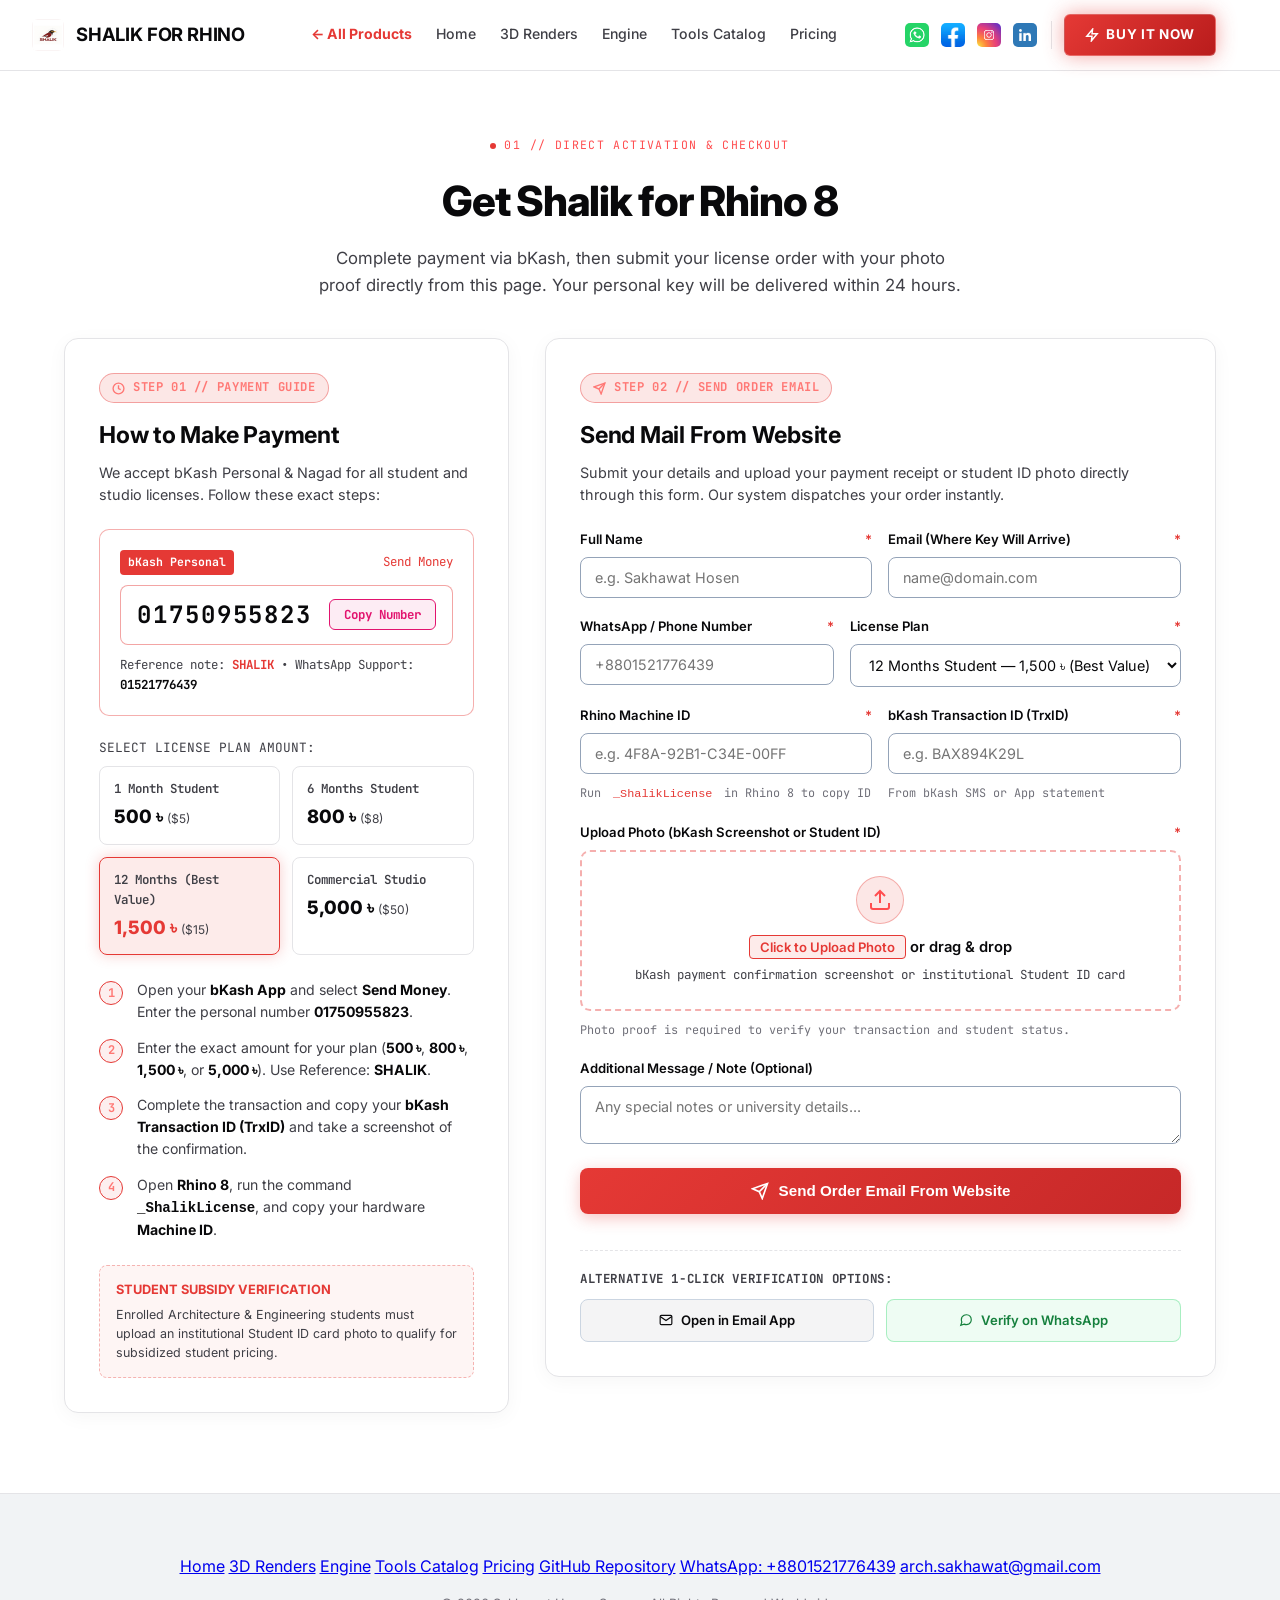
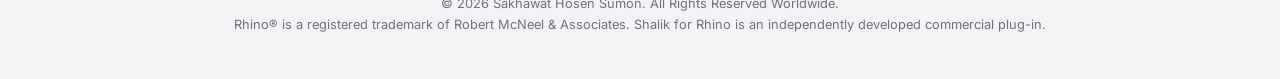
==== docs/buy.html @ 4f5d2237 "Fix tools instruction page contrast, invisible headers, filter tabs, and workflow text" ====
<!DOCTYPE html>
<html lang="en">
<head>
    <meta charset="UTF-8">
    <meta name="viewport" content="width=device-width, initial-scale=1.0">
    <title>Buy Shalik for Rhino 8 &mdash; Payment & Instant Activation</title>
    
    <!-- Canonical Script Redirect for Trailing Slash -->
    <script>
        if (location.pathname === "/SHALIK-For-Rhino") {
            location.replace("/SHALIK-For-Rhino/");
        }
    </script>

    <!-- SEO Meta Tags -->
    <meta name="title" content="Buy Shalik for Rhino 8 &mdash; Payment & Instant Activation">
    <meta name="description" content="Purchase and activate Shalik for Rhino 8. Complete payment via bKash and submit your Rhino Machine ID and photo proof directly from this website to receive your genuine license key within 24 hours.">
    <meta name="author" content="Sakhawat Hosen Sumon">
    <link rel="canonical" href="https://arch-sakhawat.github.io/SHALIK-For-Rhino/buy.html">
    <link rel="icon" type="image/x-icon" href="assets/setup.ico">

    <!-- Google Fonts: Inter & JetBrains Mono -->
    <link rel="preconnect" href="https://fonts.googleapis.com">
    <link rel="preconnect" href="https://fonts.gstatic.com" crossorigin>
    <link href="https://fonts.googleapis.com/css2?family=Inter:wght@300;400;500;600;700;800&family=JetBrains+Mono:wght@400;500;600&display=swap" rel="stylesheet">

    <!-- External Shared Design System Stylesheet (Cache-Busted) -->
    <link rel="stylesheet" href="assets/style.css?v=20261026-fix-tools-contrast">
    <style>
        /* Force-disable any background grid or pseudo-element overlays */
        body::before, body::after, html::before, html::after {
            display: none !important;
            content: none !important;
            background: none !important;
            background-image: none !important;
        }
        body, html {
            background-color: #ffffff !important;
            background-image: none !important;
        }
    </style>
</head>
<body>

<!-- Navigation Bar -->
<nav class="site-nav">
    <a href="index.html" class="nav-brand">
        <img src="assets/icon.png" alt="Shalik Logo">
        <span>SHALIK FOR RHINO</span>
    </a>
    <div class="nav-links">
        <a href="https://arch-sakhawat.github.io/" style="color: var(--accent-red); font-weight: 700;">← All Products</a>
        <a href="index.html">Home</a>
        <a href="index.html#showcase">3D Renders</a>
        <a href="index.html#engine">Engine</a>
        <a href="tools.html">Tools Catalog</a>
        <a href="index.html#pricing">Pricing</a>
    </div>
    <div class="nav-actions">
        <div class="nav-social-group" title="Connect on Social Media">
            <a href="https://wa.me/8801521776439?text=Hello%20Sakhawat,%20I%20want%20to%20activate%20Shalik%20for%20Rhino%208." target="_blank" rel="noopener noreferrer" class="nav-social-btn" title="Chat on WhatsApp">
                <img src="assets/social-whatsapp.png" alt="WhatsApp">
            </a>
            <a href="https://www.facebook.com/sakhawat.sumon2" target="_blank" rel="noopener noreferrer" class="nav-social-btn" title="Facebook Profile">
                <img src="assets/social-facebook.png" alt="Facebook">
            </a>
            <a href="https://www.instagram.com/" target="_blank" rel="noopener noreferrer" class="nav-social-btn" title="Instagram">
                <img src="assets/social-instagram.png" alt="Instagram">
            </a>
            <a href="https://www.linkedin.com/" target="_blank" rel="noopener noreferrer" class="nav-social-btn" title="LinkedIn">
                <img src="assets/social-linkedin.png" alt="LinkedIn">
            </a>
        </div>
        <a href="buy.html" class="nav-btn-buy active">
            <svg width="14" height="14" viewBox="0 0 24 24" fill="none" stroke="currentColor" stroke-width="2.5"><polygon points="13 2 3 14 12 14 11 22 21 10 12 10 13 2"></polygon></svg>
            <span>Buy It Now</span>
        </a>
    </div>
</nav>

<!-- Page Header -->
<header class="buy-page-header">
    <div class="hud-label" style="color: var(--accent-red-bright);">01 // DIRECT ACTIVATION &amp; CHECKOUT</div>
    <h1>Get Shalik for Rhino 8</h1>
    <p>Complete payment via bKash, then submit your license order with your photo proof directly from this page. Your personal key will be delivered within 24 hours.</p>
</header>

<!-- Main Checkout 2-Step Layout -->
<main class="buy-layout-grid">

    <!-- LEFT COLUMN: How to Payment -->
    <div class="buy-panel-card">
        <div class="buy-step-pill">
            <svg width="13" height="13" viewBox="0 0 24 24" fill="none" stroke="currentColor" stroke-width="2.5"><circle cx="12" cy="12" r="10"></circle><polyline points="12 6 12 12 16 14"></polyline></svg>
            <span>STEP 01 // PAYMENT GUIDE</span>
        </div>
        <h2 class="buy-panel-title">How to Make Payment</h2>
        <p class="buy-panel-desc">We accept bKash Personal &amp; Nagad for all student and studio licenses. Follow these exact steps:</p>

        <!-- bKash Primary Highlight Box -->
        <div class="bkash-hero-box">
            <div class="bkash-tag-line">
                <span class="bkash-badge">bKash Personal</span>
                <span class="bkash-type-hint" style="color: var(--accent-red);">Send Money</span>
            </div>
            <div class="bkash-number-row">
                <span class="bkash-number-val" id="bkash-num-text">01750955823</span>
                <button type="button" class="btn-copy-bkash" onclick="copyBkashNumber()">
                    <span id="copy-btn-label">Copy Number</span>
                </button>
            </div>
            <div style="margin-top: 10px; font-size: 0.78rem; color: var(--ink-secondary); font-family: var(--font-mono);">
                Reference note: <b style="color: var(--accent-red);">SHALIK</b> &bull; WhatsApp Support: <b style="color: var(--ink-primary);">01521776439</b>
            </div>
        </div>

        <!-- Quick Plan Rate Selector -->
        <div style="font-size: 0.8rem; font-family: var(--font-mono); color: var(--ink-secondary); margin-bottom: 8px; text-transform: uppercase;">
            Select License Plan Amount:
        </div>
        <div class="pricing-quick-picker" id="plan-picker">
            <div class="price-pill-option" data-plan="1month" onclick="selectPlan('1month', '1 Month Student (500 ৳)')">
                <div class="pill-tier-name">1 Month Student</div>
                <div class="pill-tier-cost">500 ৳ <span style="font-size: 0.75rem; font-weight: normal; color: var(--ink-secondary);">($5)</span></div>
            </div>
            <div class="price-pill-option" data-plan="6months" onclick="selectPlan('6months', '6 Months Student (800 ৳)')">
                <div class="pill-tier-name">6 Months Student</div>
                <div class="pill-tier-cost">800 ৳ <span style="font-size: 0.75rem; font-weight: normal; color: var(--ink-secondary);">($8)</span></div>
            </div>
            <div class="price-pill-option active" data-plan="1year" onclick="selectPlan('1year', '12 Months Student (1,500 ৳)')">
                <div class="pill-tier-name">12 Months (Best Value)</div>
                <div class="pill-tier-cost">1,500 ৳ <span style="font-size: 0.75rem; font-weight: normal; color: var(--ink-secondary);">($15)</span></div>
            </div>
            <div class="price-pill-option" data-plan="commercial" onclick="selectPlan('commercial', 'Commercial Studio (5,000 ৳)')">
                <div class="pill-tier-name">Commercial Studio</div>
                <div class="pill-tier-cost">5,000 ৳ <span style="font-size: 0.75rem; font-weight: normal; color: var(--ink-secondary);">($50)</span></div>
            </div>
        </div>

        <!-- Step Instructions -->
        <div class="instructions-steps-list">
            <div class="inst-step-item">
                <div class="inst-step-num">1</div>
                <div class="inst-step-text">
                    Open your <b>bKash App</b> and select <b>Send Money</b>. Enter the personal number <b>01750955823</b>.
                </div>
            </div>
            <div class="inst-step-item">
                <div class="inst-step-num">2</div>
                <div class="inst-step-text">
                    Enter the exact amount for your plan (<b>500 ৳</b>, <b>800 ৳</b>, <b>1,500 ৳</b>, or <b>5,000 ৳</b>). Use Reference: <b>SHALIK</b>.
                </div>
            </div>
            <div class="inst-step-item">
                <div class="inst-step-num">3</div>
                <div class="inst-step-text">
                    Complete the transaction and copy your <b>bKash Transaction ID (TrxID)</b> and take a screenshot of the confirmation.
                </div>
            </div>
            <div class="inst-step-item">
                <div class="inst-step-num">4</div>
                <div class="inst-step-text">
                    Open <b>Rhino 8</b>, run the command <b><code>_ShalikLicense</code></b>, and copy your hardware <b>Machine ID</b>.
                </div>
            </div>
        </div>

        <!-- Student Verification Notice -->
        <div style="margin-top: 24px; padding: 14px 16px; background: rgba(229, 57, 53, 0.05); border: 1px dashed rgba(229, 57, 53, 0.35); border-radius: 8px;">
            <div style="font-size: 0.8rem; font-weight: 700; color: var(--accent-red); margin-bottom: 4px;">
                STUDENT SUBSIDY VERIFICATION
            </div>
            <div style="font-size: 0.78rem; color: var(--ink-secondary); line-height: 1.55;">
                Enrolled Architecture &amp; Engineering students must upload an institutional Student ID card photo to qualify for subsidized student pricing.
            </div>
        </div>

    </div>

    <!-- RIGHT COLUMN: Send Mail Directly from Website with Photo Upload -->
    <div class="buy-panel-card">
        <div class="buy-step-pill">
            <svg width="13" height="13" viewBox="0 0 24 24" fill="none" stroke="currentColor" stroke-width="2.5"><line x1="22" y1="2" x2="11" y2="13"></line><polygon points="22 2 15 22 11 13 2 9 22 2"></polygon></svg>
            <span>STEP 02 // SEND ORDER EMAIL</span>
        </div>
        <h2 class="buy-panel-title">Send Mail From Website</h2>
        <p class="buy-panel-desc">Submit your details and upload your payment receipt or student ID photo directly through this form. Our system dispatches your order instantly.</p>

        <!-- Direct In-Website Mail Form -->
        <form id="license-order-form" class="buy-order-form" onsubmit="handleOrderSubmit(event)">
            
            <div class="form-row-2">
                <div class="form-group">
                    <label for="order-name">Full Name <span class="req">*</span></label>
                    <input type="text" id="order-name" name="name" required placeholder="e.g. Sakhawat Hosen">
                </div>
                <div class="form-group">
                    <label for="order-email">Email (Where Key Will Arrive) <span class="req">*</span></label>
                    <input type="email" id="order-email" name="email" required placeholder="name@domain.com">
                </div>
            </div>

            <div class="form-row-2">
                <div class="form-group">
                    <label for="order-whatsapp">WhatsApp / Phone Number <span class="req">*</span></label>
                    <input type="tel" id="order-whatsapp" name="whatsapp" required placeholder="+8801521776439">
                </div>
                <div class="form-group">
                    <label for="order-plan">License Plan <span class="req">*</span></label>
                    <select id="order-plan" name="plan" required onchange="syncPickerFromSelect(this.value)">
                        <option value="12 Months Student (1,500 ৳)" selected>12 Months Student — 1,500 ৳ (Best Value)</option>
                        <option value="6 Months Student (800 ৳)">6 Months Student — 800 ৳</option>
                        <option value="1 Month Student (500 ৳)">1 Month Student — 500 ৳</option>
                        <option value="Commercial Studio (5,000 ৳)">Commercial Studio — 5,000 ৳</option>
                    </select>
                </div>
            </div>

            <div class="form-row-2">
                <div class="form-group">
                    <label for="order-machine-id">Rhino Machine ID <span class="req">*</span></label>
                    <input type="text" id="order-machine-id" name="machine_id" required placeholder="e.g. 4F8A-92B1-C34E-00FF">
                    <span class="field-hint">Run <code>_ShalikLicense</code> in Rhino 8 to copy ID</span>
                </div>
                <div class="form-group">
                    <label for="order-trxid">bKash Transaction ID (TrxID) <span class="req">*</span></label>
                    <input type="text" id="order-trxid" name="trxid" required placeholder="e.g. BAX894K29L">
                    <span class="field-hint">From bKash SMS or App statement</span>
                </div>
            </div>

            <!-- PHOTO UPLOAD COMPONENT (Payment Screenshot or Student ID) -->
            <div class="form-group">
                <label>Upload Photo (bKash Screenshot or Student ID) <span class="req">*</span></label>
                
                <div class="photo-upload-zone" id="photo-upload-zone" onclick="triggerFileInput()">
                    <input type="file" id="order-photo" name="photo" accept="image/*,.pdf" style="display: none;" onchange="handleFileChosen(event)">
                    
                    <!-- Empty State -->
                    <div id="upload-empty-state" class="upload-empty-state">
                        <div class="upload-icon-wrap">
                            <svg width="24" height="24" viewBox="0 0 24 24" fill="none" stroke="currentColor" stroke-width="2"><path d="M21 15v4a2 2 0 0 1-2 2H5a2 2 0 0 1-2-2v-4"></path><polyline points="17 8 12 3 7 8"></polyline><line x1="12" y1="3" x2="12" y2="15"></line></svg>
                        </div>
                        <div class="upload-prompt">
                            <span class="upload-btn-fake">Click to Upload Photo</span> or drag &amp; drop
                        </div>
                        <div class="upload-subtext">bKash payment confirmation screenshot or institutional Student ID card</div>
                    </div>

                    <!-- Selected Preview State -->
                    <div id="upload-preview-state" class="upload-preview-state" style="display: none;">
                        <img id="photo-thumbnail" src="" alt="Uploaded Photo" class="photo-thumbnail">
                        <div class="upload-file-meta">
                            <div class="file-name" id="file-name-label">filename.png</div>
                            <div class="file-size" id="file-size-label">1.2 MB</div>
                            <button type="button" class="btn-remove-file" onclick="removePhoto(event)">✕ Remove &amp; Choose Another</button>
                        </div>
                    </div>
                </div>
                <input type="hidden" id="photo-data-base64" name="photo_base64">
                <span class="field-hint">Photo proof is required to verify your transaction and student status.</span>
            </div>

            <div class="form-group">
                <label for="order-notes">Additional Message / Note (Optional)</label>
                <textarea id="order-notes" name="notes" rows="2" placeholder="Any special notes or university details..."></textarea>
            </div>

            <button type="submit" id="btn-submit-order" class="btn-submit-order">
                <svg width="18" height="18" viewBox="0 0 24 24" fill="none" stroke="currentColor" stroke-width="2.2"><line x1="22" y1="2" x2="11" y2="13"></line><polygon points="22 2 15 22 11 13 2 9 22 2"></polygon></svg>
                <span id="submit-btn-text">Send Order Email From Website</span>
            </button>

            <!-- Status Alert Box -->
            <div id="form-status" class="form-status-alert"></div>

            <!-- Alternative 1-Click Dispatch Options -->
            <div class="alt-dispatch-actions">
                <div class="alt-dispatch-title">Alternative 1-Click Verification Options:</div>
                <div class="alt-btn-row">
                    <a href="mailto:arch.sakhawat@gmail.com" id="btn-alt-email" class="btn-alt-mailto" target="_blank">
                        <svg width="14" height="14" viewBox="0 0 24 24" fill="none" stroke="currentColor" stroke-width="2"><path d="M4 4h16c1.1 0 2 .9 2 2v12c0 1.1-.9 2-2 2H4c-1.1 0-2-.9-2-2V6c0-1.1.9-2 2-2z"></path><polyline points="22,6 12,13 2,6"></polyline></svg>
                        <span>Open in Email App</span>
                    </a>
                    <a href="https://wa.me/8801521776439" id="btn-alt-whatsapp" class="btn-alt-wa" target="_blank">
                        <svg width="14" height="14" viewBox="0 0 24 24" fill="none" stroke="currentColor" stroke-width="2"><path d="M21 11.5a8.38 8.38 0 0 1-.9 3.8 8.5 8.5 0 0 1-7.6 4.7 8.38 8.38 0 0 1-3.8-.9L3 21l1.9-5.7a8.38 8.38 0 0 1-.9-3.8 8.5 8.5 0 0 1 4.7-7.6 8.38 8.38 0 0 1 3.8-.9h.5a8.48 8.48 0 0 1 8 8v.5z"></path></svg>
                        <span>Verify on WhatsApp</span>
                    </a>
                </div>
            </div>

        </form>

    </div>

</main>

<!-- Footer -->
<footer class="site-footer">
    <div class="footer-links">
        <a href="index.html">Home</a>
        <a href="index.html#showcase">3D Renders</a>
        <a href="index.html#engine">Engine</a>
        <a href="tools.html">Tools Catalog</a>
        <a href="index.html#pricing">Pricing</a>
        <a href="https://github.com/arch-sakhawat/SHALIK-For-Rhino">GitHub Repository</a>
        <a href="https://wa.me/8801521776439" target="_blank">WhatsApp: +8801521776439</a>
        <a href="mailto:arch.sakhawat@gmail.com">arch.sakhawat@gmail.com</a>
    </div>
    <p style="font-size: 0.8rem; margin-top: 15px; color: var(--ink-faint);">
        &copy; 2026 Sakhawat Hosen Sumon. All Rights Reserved Worldwide.<br>
        Rhino&reg; is a registered trademark of Robert McNeel & Associates. Shalik for Rhino is an independently developed commercial plug-in.
    </p>
</footer>

<!-- Interactive Scripts for Buy Page & Photo Upload -->
<script>
    // Copy bKash Number
    function copyBkashNumber() {
        var num = document.getElementById("bkash-num-text").innerText;
        navigator.clipboard.writeText(num).then(function() {
            var btn = document.getElementById("copy-btn-label");
            btn.innerText = "Copied ✓";
            setTimeout(function() { btn.innerText = "Copy Number"; }, 2500);
        });
    }

    // Photo Upload Handler
    function triggerFileInput() {
        document.getElementById("order-photo").click();
    }

    function handleFileChosen(e) {
        var file = e.target.files[0];
        if (!file) return;

        var emptyState = document.getElementById("upload-empty-state");
        var previewState = document.getElementById("upload-preview-state");
        var thumbnail = document.getElementById("photo-thumbnail");
        var nameLabel = document.getElementById("file-name-label");
        var sizeLabel = document.getElementById("file-size-label");

        nameLabel.innerText = file.name;
        sizeLabel.innerText = (file.size / (1024 * 1024)).toFixed(2) + " MB";

        var reader = new FileReader();
        reader.onload = function(evt) {
            thumbnail.src = evt.target.result;
            document.getElementById("photo-data-base64").value = evt.target.result;
            emptyState.style.display = "none";
            previewState.style.display = "flex";
        };
        reader.readAsDataURL(file);
        updateDirectLinks();
    }

    function removePhoto(e) {
        if (e) e.stopPropagation();
        document.getElementById("order-photo").value = "";
        document.getElementById("photo-data-base64").value = "";
        document.getElementById("photo-thumbnail").src = "";
        document.getElementById("upload-empty-state").style.display = "block";
        document.getElementById("upload-preview-state").style.display = "none";
        updateDirectLinks();
    }

    // Drag and Drop Zone support
    var dropZone = document.getElementById("photo-upload-zone");
    dropZone.addEventListener("dragover", function(e) {
        e.preventDefault();
        dropZone.classList.add("dragover");
    });
    dropZone.addEventListener("dragleave", function(e) {
        dropZone.classList.remove("dragover");
    });
    dropZone.addEventListener("drop", function(e) {
        e.preventDefault();
        dropZone.classList.remove("dragover");
        if (e.dataTransfer.files && e.dataTransfer.files[0]) {
            document.getElementById("order-photo").files = e.dataTransfer.files;
            handleFileChosen({ target: { files: e.dataTransfer.files } });
        }
    });

    // Sync Plan Picker Pills with Select Dropdown
    function selectPlan(planKey, selectValue) {
        var pills = document.querySelectorAll(".price-pill-option");
        pills.forEach(function(p) { p.classList.remove("active"); });
        var targetPill = document.querySelector('.price-pill-option[data-plan="' + planKey + '"]');
        if (targetPill) targetPill.classList.add("active");

        var select = document.getElementById("order-plan");
        if (select) {
            for (var i = 0; i < select.options.length; i++) {
                if (select.options[i].value.indexOf(planKey) !== -1 || select.options[i].text.indexOf(planKey) !== -1 || select.options[i].value === selectValue) {
                    select.selectedIndex = i;
                    break;
                }
            }
        }
        updateDirectLinks();
    }

    function syncPickerFromSelect(val) {
        var key = "1year";
        if (val.indexOf("1 Month") !== -1) key = "1month";
        else if (val.indexOf("6 Months") !== -1) key = "6months";
        else if (val.indexOf("12 Months") !== -1) key = "1year";
        else if (val.indexOf("Commercial") !== -1) key = "commercial";

        var pills = document.querySelectorAll(".price-pill-option");
        pills.forEach(function(p) { p.classList.remove("active"); });
        var targetPill = document.querySelector('.price-pill-option[data-plan="' + key + '"]');
        if (targetPill) targetPill.classList.add("active");
        updateDirectLinks();
    }

    // Auto-detect plan parameter from URL (e.g., buy.html?plan=1month)
    (function checkUrlParams() {
        var params = new URLSearchParams(window.location.search);
        var plan = params.get("plan");
        if (plan) {
            if (plan === "1month") selectPlan("1month", "1 Month Student (500 ৳)");
            else if (plan === "6months") selectPlan("6months", "6 Months Student (800 ৳)");
            else if (plan === "1year" || plan === "12months") selectPlan("1year", "12 Months Student (1,500 ৳)");
            else if (plan === "commercial") selectPlan("commercial", "Commercial Studio (5,000 ৳)");
        }
    })();

    // Update mailto and whatsapp links as user fills the form
    function updateDirectLinks() {
        var name = encodeURIComponent(document.getElementById("order-name").value || "Architect");
        var email = encodeURIComponent(document.getElementById("order-email").value || "");
        var whatsapp = encodeURIComponent(document.getElementById("order-whatsapp").value || "");
        var plan = encodeURIComponent(document.getElementById("order-plan").value);
        var machineId = encodeURIComponent(document.getElementById("order-machine-id").value || "[Machine ID]");
        var trxId = encodeURIComponent(document.getElementById("order-trxid").value || "[TrxID]");
        var hasPhoto = document.getElementById("order-photo").files.length > 0 ? "Yes (Attached in form)" : "Pending upload";
        var notes = encodeURIComponent(document.getElementById("order-notes").value || "None");

        var subject = encodeURIComponent("SHALIK Rhino 8 License Order: " + decodeURIComponent(name) + " (" + decodeURIComponent(plan) + ")");
        var body = "SHALIK FOR RHINO 8 - LICENSE ACTIVATION ORDER%0D%0A" +
                   "--------------------------------------------------%0D%0A" +
                   "Full Name: " + name + "%0D%0A" +
                   "Email: " + email + "%0D%0A" +
                   "WhatsApp: " + whatsapp + "%0D%0A" +
                   "Selected Plan: " + plan + "%0D%0A" +
                   "Rhino Machine ID: " + machineId + "%0D%0A" +
                   "bKash TrxID: " + trxId + "%0D%0A" +
                   "Photo Proof: " + hasPhoto + "%0D%0A" +
                   "Additional Notes: " + notes + "%0D%0A" +
                   "--------------------------------------------------%0D%0A" +
                   "Sent from official Shalik website.";

        document.getElementById("btn-alt-email").href = "mailto:arch.sakhawat@gmail.com?subject=" + subject + "&body=" + body;

        var waText = encodeURIComponent(
            "Hello Architect Sakhawat, I have submitted payment for Shalik Rhino 8 license.\n\n" +
            "• Name: " + decodeURIComponent(name) + "\n" +
            "• Plan: " + decodeURIComponent(plan) + "\n" +
            "• Machine ID: " + decodeURIComponent(machineId) + "\n" +
            "• bKash TrxID: " + decodeURIComponent(trxId) + "\n" +
            "• Email: " + decodeURIComponent(email) + "\n\n" +
            "Photo proof has been attached. Please deliver my activation key."
        );
        document.getElementById("btn-alt-whatsapp").href = "https://wa.me/8801521776439?text=" + waText;
    }

    var inputs = document.querySelectorAll("#license-order-form input, #license-order-form textarea, #license-order-form select");
    inputs.forEach(function(input) {
        input.addEventListener("input", updateDirectLinks);
    });

    // In-Website Form Submission Handler
    function handleOrderSubmit(e) {
        e.preventDefault();
        var btn = document.getElementById("btn-submit-order");
        var btnText = document.getElementById("submit-btn-text");
        var statusAlert = document.getElementById("form-status");

        btn.disabled = true;
        btnText.innerText = "Dispatching Order Email...";
        statusAlert.className = "form-status-alert";
        statusAlert.style.display = "none";

        var form = document.getElementById("license-order-form");
        var formData = new FormData(form);

        // Submit via Formspree API endpoint to arch.sakhawat@gmail.com
        fetch("https://formspree.io/f/mqaeekog", {
            method: "POST",
            body: formData,
            headers: { 'Accept': 'application/json' }
        })
        .then(function(response) {
            if (response.ok) {
                statusAlert.className = "form-status-alert success";
                statusAlert.innerHTML = "<b>✓ Order Email &amp; Photo Dispatched Successfully!</b><br>Your license request, photo proof, and bKash payment verification have been delivered directly to Architect Sakhawat. Your genuine activation key will be delivered to <b>" + (document.getElementById("order-email").value || "your email") + "</b> within 24 hours.<br><br>For immediate instant verification, you can also ping us on WhatsApp below.";
                statusAlert.style.display = "block";
                btnText.innerText = "Order Dispatched ✓";
                form.reset();
                removePhoto();
            } else {
                throw new Error("Dispatch failed");
            }
        })
        .catch(function(err) {
            // Fallback: If network or adblocker blocks Formspree, trigger client-side prefilled mailto immediately!
            statusAlert.className = "form-status-alert success";
            statusAlert.innerHTML = "<b>✓ Order Details &amp; Photo Ready!</b><br>Click <b>'Open in Email App'</b> below to send your pre-formatted order directly to <b>arch.sakhawat@gmail.com</b>, or verify instantly on WhatsApp.";
            statusAlert.style.display = "block";
            btnText.innerText = "Sent via Mail Client";
            window.location.href = document.getElementById("btn-alt-email").href;
        })
        .finally(function() {
            btn.disabled = false;
        });
    }
</script>

</body>
</html>
---- docs/assets/style.css ----
﻿/* ==========================================================================
           ArtCraft-Inspired Design System: High-End Obsidian Studio Aesthetic
           ========================================================================== */
        :root {
            --bg-canvas: #ffffff;
            --bg-surface: #f9f9fb;
            --bg-surface-elevated: #ffffff;
            --bg-sunken: #f1f3f5;
            --border-line: #e4e4e7;
            --border-line-hover: #cbd5e1;
            --border-line-strong: #94a3b8;
            
            --ink-primary: #09090b;
            --ink-secondary: #3f3f46;
            --ink-faint: #71717a;
            
            --accent-red: #e53935;
            --accent-red-bright: #ff4d4f;
            --accent-red-dark: #b91c1c;
            --accent-red-glow: rgba(229, 57, 53, 0.25);
            --accent-red-subtle: rgba(229, 57, 53, 0.08);
            --accent-red-border: rgba(229, 57, 53, 0.3);
            --accent-gold: #e53935;
            --accent-crimson: #b91c1c;
            --accent-crimson-bright: #e53935;
            --accent-crimson-glow: rgba(229, 57, 53, 0.25);
            --bkash-pink: #e53935;
            --whatsapp-green: #e53935;

            --font-sans: 'Inter', -apple-system, BlinkMacSystemFont, "Segoe UI", Roboto, sans-serif;
            --font-mono: 'JetBrains Mono', Consolas, monospace;
        }

        * { box-sizing: border-box; margin: 0; padding: 0; }
        html {
            scroll-behavior: smooth;
            background: var(--bg-canvas);
            overflow-y: scroll;
            scrollbar-width: none !important;
            -ms-overflow-style: none !important;
        }
        html::-webkit-scrollbar,
        body::-webkit-scrollbar {
            display: none !important;
            width: 0 !important;
            height: 0 !important;
            background: transparent !important;
        }
        body {
            font-family: var(--font-sans);
            background: var(--bg-canvas);
            color: var(--ink-primary);
            line-height: 1.6;
            -webkit-font-smoothing: antialiased;
            overflow-x: hidden;
            scrollbar-width: none !important;
            -ms-overflow-style: none !important;
        }

        /* Explicitly disable any grid texture or background pseudo-element overlays */
        body::before, body::after, html::before, html::after {
            display: none !important;
            content: none !important;
            background: none !important;
            background-image: none !important;
        }

        /* HUD Micro-Labels (Signature ArtCraft style) */
        .hud-label {
            font-family: var(--font-mono);
            font-size: 0.72rem;
            text-transform: uppercase;
            letter-spacing: 0.12em;
            color: var(--ink-faint);
            display: inline-flex;
            align-items: center;
            gap: 8px;
        }
        .hud-label::before {
            content: "";
            display: inline-block;
            width: 6px;
            height: 6px;
            background: var(--accent-crimson-bright);
            border-radius: 50%;
        }

        /* Navigation Bar */
        nav.site-nav {
            position: sticky;
            top: 0;
            z-index: 100;
            background: rgba(255, 255, 255, 0.92);
            backdrop-filter: blur(16px);
            border-bottom: 1px solid var(--border-line);
            padding: 14px 64px 14px 32px;
            display: flex;
            align-items: center;
            justify-content: space-between;
        }
        .nav-brand {
            display: flex;
            align-items: center;
            gap: 12px;
            text-decoration: none;
            color: var(--ink-primary);
            font-weight: 700;
            font-size: 1.15rem;
            letter-spacing: -0.01em;
        }
        .nav-brand img { width: 32px; height: 32px; border-radius: 6px; }
        .nav-links { display: flex; gap: 24px; align-items: center; }
        .nav-links a {
            color: var(--ink-secondary);
            text-decoration: none;
            font-size: 0.88rem;
            font-weight: 500;
            transition: color 0.15s;
        }
        .nav-links a:hover { color: var(--accent-red); }
        .nav-btn-download {
            background: #ffffff;
            color: var(--ink-primary) !important;
            border: 1px solid var(--border-line-hover);
            padding: 8px 18px;
            border-radius: 6px;
            font-weight: 600 !important;
            font-size: 0.88rem !important;
            transition: all 0.2s ease;
            text-decoration: none;
            display: inline-flex;
            align-items: center;
            gap: 8px;
        }
        .nav-btn-download:hover {
            background: #f4f4f5;
            border-color: var(--border-line-strong);
            color: #000000 !important;
            transform: translateY(-1px);
        }

        /* Hero Section (PC First Screen: Generous Top White Sky & Bottom-Aligned Elements) */
        header.hero-section {
            position: relative;
            z-index: 1;
            min-height: clamp(620px, calc(100vh - 65px), 920px);
            display: flex;
            flex-direction: column;
            justify-content: flex-end;
            align-items: center;
            padding: 80px 24px 60px;
            box-sizing: border-box;
            text-align: center;
            border-bottom: none;
            background: var(--bg-canvas);
            overflow: hidden; /* Restricts birds strictly within hero area */
        }
        .hero-section > *:not(.shalik-sky-stage) {
            position: relative;
            z-index: 2; /* Keeps interactive buttons, logo and text above bird flight layer */
        }
        .author-card-hero {
            display: inline-flex;
            flex-direction: column;
            align-items: center;
            margin-bottom: 28px;
            background: none !important;
            border: none !important;
            box-shadow: none !important;
            padding: 0 !important;
        }
        .author-photo-wrapper {
            position: relative;
            display: inline-block;
            margin: 0 auto 16px;
            background: none !important;
            border: none !important;
            box-shadow: none !important;
            border-radius: 0 !important;
        }
        .author-photo {
            width: auto;
            max-width: 210px;
            height: 220px;
            object-fit: contain;
            background: none !important;
            border: none !important;
            box-shadow: none !important;
            border-radius: 0 !important;
            display: block;
            margin: 0 auto;
            filter: none !important;
        }
        .author-verified-tag {
            position: absolute;
            bottom: -6px;
            left: 50%;
            transform: translateX(-50%);
            background: var(--accent-red, #e53935);
            color: #ffffff;
            font-size: 0.65rem;
            font-weight: 800;
            font-family: var(--font-mono);
            padding: 3px 10px;
            border-radius: 10px;
            border: 2px solid #ffffff;
            text-transform: uppercase;
            letter-spacing: 0.05em;
            white-space: nowrap;
            box-shadow: 0 2px 8px rgba(0,0,0,0.18);
        }
        .author-name {
            font-size: 1.45rem;
            font-weight: 700;
            color: var(--ink-primary);
            letter-spacing: -0.01em;
            margin-top: 8px;
        }
        .author-title {
            color: var(--ink-secondary);
            font-size: 0.95rem;
            margin-top: 4px;
        }
        .author-links-bar {
            margin-top: 14px;
            display: flex;
            gap: 20px;
            justify-content: center;
            flex-wrap: wrap;
        }
        .author-links-bar a {
            color: var(--ink-secondary);
            text-decoration: none;
            font-size: 0.88rem;
            display: inline-flex;
            align-items: center;
            gap: 7px;
            transition: color 0.15s ease;
        }
        .author-links-bar a:hover {
            color: var(--accent-red, #e53935);
        }

        .shalik-brand-logo {
            width: clamp(160px, 20vw, 210px);
            height: auto;
            max-width: 90vw;
            margin: 0 auto 18px;
            display: block;
            filter: none !important;
            box-shadow: none !important;
            object-fit: contain;
        }
        h1.hero-main-title {
            font-size: 3.2rem;
            font-weight: 800;
            color: var(--ink-primary);
            letter-spacing: -0.03em;
            margin-bottom: 28px;
            line-height: 1.15;
        }
        .hero-tagline {
            font-size: 1.25rem;
            color: var(--ink-secondary);
            max-width: 820px;
            margin: 0 auto 30px;
            font-weight: 400;
            line-height: 1.6;
        }

        .cta-container {
            display: flex;
            justify-content: center;
            align-items: center;
            gap: 14px;
            flex-wrap: wrap;
            margin-bottom: 26px;
        }
        .btn-hero-download {
            background: #09090b;
            color: #ffffff !important;
            border: 1px solid #09090b;
            font-size: 0.94rem;
            font-weight: 600;
            padding: 12px 24px;
            border-radius: 6px;
            text-decoration: none;
            display: inline-flex;
            align-items: center;
            gap: 9px;
            letter-spacing: -0.01em;
            box-shadow: 0 1px 3px rgba(0, 0, 0, 0.08);
            transition: all 0.18s ease;
        }
        .btn-hero-download:hover {
            background: #27272a;
            border-color: #27272a;
            transform: translateY(-1px);
            box-shadow: 0 4px 12px rgba(0, 0, 0, 0.12);
        }
        .btn-hero-download .ui-icon {
            stroke: #ffffff;
        }
        .btn-hero-tutorial {
            background: #ffffff;
            color: #09090b !important;
            border: 1px solid #d4d4d8;
            font-size: 0.94rem;
            font-weight: 600;
            padding: 12px 24px;
            border-radius: 6px;
            text-decoration: none;
            display: inline-flex;
            align-items: center;
            gap: 9px;
            letter-spacing: -0.01em;
            transition: all 0.18s ease;
        }
        .btn-hero-tutorial:hover {
            background: #f4f4f5;
            border-color: #09090b;
            transform: translateY(-1px);
        }
        .btn-hero-tutorial .ui-icon {
            fill: #e53935;
        }
        .btn-artcraft-solid {
            background: #ffffff;
            color: #000000;
            font-weight: 700;
            font-size: 1.05rem;
            padding: 14px 30px;
            border-radius: 8px;
            text-decoration: none;
            display: inline-flex;
            align-items: center;
            gap: 10px;
            box-shadow: 0 4px 20px rgba(255,255,255,0.15);
            transition: all 0.2s ease;
        }
        .btn-artcraft-solid:hover {
            background: #e6e6eb;
            transform: translateY(-2px);
            box-shadow: 0 6px 25px rgba(255,255,255,0.25);
        }
        .btn-artcraft-whatsapp {
            background: #f0fdf4;
            color: #15803d;
            border: 1px solid rgba(22, 163, 74, 0.35);
            font-weight: 600;
            font-size: 1.05rem;
            padding: 14px 28px;
            border-radius: 8px;
            text-decoration: none;
            display: inline-flex;
            align-items: center;
            gap: 10px;
            transition: all 0.2s ease;
        }
        .btn-artcraft-whatsapp:hover {
            background: #203828;
            border-color: var(--whatsapp-green);
            transform: translateY(-2px);
        }
        .btn-artcraft-outline {
            background: transparent;
            color: var(--ink-secondary);
            border: 1px solid var(--border-line-strong);
            font-weight: 600;
            font-size: 1.05rem;
            padding: 14px 28px;
            border-radius: 8px;
            text-decoration: none;
            display: inline-flex;
            align-items: center;
            gap: 10px;
            transition: all 0.2s ease;
        }
        .btn-artcraft-outline:hover {
            border-color: #ffffff;
            color: #ffffff;
        }

        .meta-strip {
            display: flex;
            justify-content: center;
            gap: 10px;
            flex-wrap: wrap;
            margin-top: 0;
            margin-bottom: 0;
        }
        .meta-pill {
            background: var(--bg-surface);
            border: 1px solid var(--border-line);
            padding: 6px 14px;
            border-radius: 6px;
            font-size: 0.8rem;
            font-family: var(--font-mono);
            color: var(--ink-secondary);
        }
        .meta-pill b { color: var(--ink-primary); }

        /* Container Layout */
        .wrapper {
            position: relative;
            z-index: 1;
            max-width: 1200px;
            margin: 0 auto;
            padding: 70px 24px;
        }

        /* Section Title Header */
        .section-header {
            margin-bottom: 40px;
        }
        .section-header.center { text-align: center; }
        .section-header h2 {
            font-size: 2.2rem;
            font-weight: 800;
            color: var(--ink-primary);
            letter-spacing: -0.02em;
            margin-top: 6px;
            margin-bottom: 10px;
        }
        .section-header p {
            color: var(--ink-secondary);
            font-size: 1.05rem;
            max-width: 720px;
        }
        .section-header.center p { margin: 0 auto; }

        /* ==========================================================================
           3D Showcase Bento Gallery (ArtCraft Style Studio Frames)
           ========================================================================== */
        .showcase-grid {
            display: grid;
            grid-template-columns: repeat(auto-fit, minmax(460px, 1fr));
            gap: 30px;
            margin-bottom: 80px;
        }
        .showcase-card {
            background: var(--bg-surface);
            border: 1px solid var(--border-line);
            border-radius: 12px;
            overflow: hidden;
            transition: all 0.25s ease;
            box-shadow: 0 10px 30px rgba(0,0,0,0.5);
            display: flex;
            flex-direction: column;
        }
        .showcase-card:hover {
            border-color: var(--border-line-strong);
            transform: translateY(-4px);
            box-shadow: 0 16px 40px rgba(0,0,0,0.7);
        }
        .showcase-header {
            padding: 14px 20px;
            background: var(--bg-surface-elevated);
            border-bottom: 1px solid var(--border-line);
            display: flex;
            align-items: center;
            justify-content: space-between;
        }
        .showcase-header .hud-label { font-size: 0.7rem; }
        .showcase-canvas-wrap {
            background: #ffffff;
            padding: 30px 20px;
            display: flex;
            align-items: center;
            justify-content: center;
            border-bottom: 1px solid var(--border-line);
            min-height: 480px;
        }
        .showcase-canvas-wrap img {
            width: 100%;
            max-height: 500px;
            object-fit: contain;
            display: block;
            transition: transform 0.3s ease;
        }
        .showcase-card:hover .showcase-canvas-wrap img {
            transform: scale(1.02);
        }
        .showcase-footer {
            padding: 24px;
            background: var(--bg-surface);
            flex-grow: 1;
        }
        .showcase-footer h3 {
            font-size: 1.35rem;
            font-weight: 700;
            color: var(--ink-primary);
            margin-bottom: 8px;
        }
        .showcase-footer p {
            color: var(--ink-secondary);
            font-size: 0.95rem;
            line-height: 1.55;
        }

        /* Bento Grid Core Capabilities */
        .bento-grid {
            display: grid;
            grid-template-columns: repeat(auto-fit, minmax(340px, 1fr));
            gap: 20px;
            margin-bottom: 80px;
        }
        .bento-cell {
            background: var(--bg-surface);
            border: 1px solid var(--border-line);
            border-radius: 12px;
            padding: 32px 28px;
            transition: all 0.2s ease;
        }
        .bento-cell:hover {
            background: var(--bg-surface-elevated);
            border-color: var(--border-line-hover);
        }
        .bento-icon {
            font-size: 2rem;
            margin-bottom: 16px;
            display: inline-block;
        }
        .bento-cell h3 {
            color: var(--ink-primary);
            font-size: 1.25rem;
            font-weight: 700;
            margin-bottom: 10px;
        }
        .bento-cell p {
            color: var(--ink-secondary);
            font-size: 0.95rem;
            line-height: 1.6;
        }

        /* ==========================================================================
           Compact Benchmark Matrix (Shortened, Sleek Architectural CAD Standard)
           ========================================================================== */
        .benchmark-section-wrap {
            margin-top: 30px;
            margin-bottom: 45px;
        }

        /* Compact 1-Line HUD Stats Strip (Replaces Bulky Stacked Cards) */
        .benchmark-stats-strip {
            display: flex;
            align-items: center;
            justify-content: center;
            flex-wrap: wrap;
            gap: 12px 24px;
            background: var(--bg-surface-elevated);
            border: 1px solid var(--border-line);
            border-radius: 8px;
            padding: 10px 20px;
            margin-bottom: 18px;
        }
        .b-stat {
            display: inline-flex;
            align-items: center;
            gap: 8px;
            font-size: 0.84rem;
            color: var(--ink-secondary);
        }
        .b-stat-num {
            font-family: var(--font-mono);
            font-size: 0.95rem;
            font-weight: 800;
            color: #4ade80;
        }
        .b-stat-lbl {
            color: var(--ink-primary);
            font-weight: 500;
        }
        .b-stat-divider {
            width: 1px;
            height: 16px;
            background: var(--border-line-strong);
        }

        /* Filter Tabs */
        .matrix-filter-tabs {
            display: flex;
            gap: 8px;
            justify-content: center;
            align-items: center;
            margin-bottom: 14px;
            flex-wrap: wrap;
        }
        .matrix-tab-btn {
            background: #f8fafc;
            color: var(--ink-secondary);
            border: 1px solid var(--border-line-hover);
            padding: 8px 16px;
            border-radius: 8px;
            font-family: var(--font-sans);
            font-size: 0.84rem;
            font-weight: 600;
            letter-spacing: 0.02em;
            cursor: pointer;
            transition: all 0.2s ease;
            display: inline-flex;
            align-items: center;
        }
        .matrix-tab-btn:hover {
            color: var(--ink-primary);
            border-color: var(--border-line-strong);
            background: #f1f5f9;
            transform: translateY(-1px);
        }
        .matrix-tab-btn.active {
            color: #ffffff !important;
            border-color: var(--accent-red) !important;
            background: var(--accent-red) !important;
            box-shadow: 0 4px 14px rgba(229, 57, 53, 0.28) !important;
            font-weight: 700;
        }

        /* The Benchmark Table Shell */
        .benchmark-shell {
            background: var(--bg-surface);
            border: 1px solid var(--border-line);
            border-radius: 10px;
            overflow: hidden;
            position: relative;
            box-shadow: 0 16px 40px rgba(0, 0, 0, 0.55);
        }
        .benchmark-header-bar {
            padding: 10px 18px;
            background: var(--bg-surface-elevated);
            border-bottom: 1px solid var(--border-line);
            display: flex;
            align-items: center;
            justify-content: space-between;
            flex-wrap: wrap;
            gap: 10px;
        }

        .mobile-swipe-hint {
            display: none;
            align-items: center;
            justify-content: center;
            gap: 6px;
            padding: 7px 12px;
            background: rgba(211, 47, 47, 0.08);
            border-bottom: 1px solid var(--border-line);
            font-family: var(--font-mono);
            font-size: 0.68rem;
            color: var(--accent-gold);
            letter-spacing: 0.08em;
            text-transform: uppercase;
        }

        .benchmark-table-wrapper {
            overflow-x: auto;
            -webkit-overflow-scrolling: touch;
            width: 100%;
        }
        table.benchmark-matrix-table {
            width: 100%;
            min-width: 620px;
            border-collapse: separate;
            border-spacing: 0;
            text-align: left;
        }
        table.benchmark-matrix-table th {
            padding: 11px 16px;
            background: var(--bg-surface-elevated);
            color: var(--ink-secondary);
            font-family: var(--font-mono);
            font-size: 0.72rem;
            text-transform: uppercase;
            letter-spacing: 0.08em;
            border-bottom: 1px solid var(--border-line);
            white-space: nowrap;
        }
        table.benchmark-matrix-table th.col-hero {
            background: #f0fdf4;
            color: #15803d;
            border-left: 1px solid rgba(22, 163, 74, 0.25);
            border-right: 1px solid rgba(22, 163, 74, 0.25);
            border-top: 2px solid #16a34a;
            position: relative;
        }
        .hero-th-wrap {
            display: flex;
            align-items: center;
            justify-content: space-between;
            gap: 8px;
        }
        .hero-winner-tag {
            background: rgba(35, 134, 54, 0.25);
            color: #4ade80;
            border: 1px solid rgba(74, 222, 128, 0.4);
            font-size: 0.6rem;
            font-weight: 800;
            padding: 2px 6px;
            border-radius: 4px;
            letter-spacing: 0.05em;
        }

        table.benchmark-matrix-table td {
            padding: 11px 16px;
            border-bottom: 1px solid var(--border-line);
            font-size: 0.88rem;
            vertical-align: middle;
            transition: background 0.15s ease;
        }
        table.benchmark-matrix-table tr:hover td {
            background: rgba(255, 255, 255, 0.02);
        }
        table.benchmark-matrix-table tr:last-child td {
            border-bottom: none;
        }
        table.benchmark-matrix-table td.col-hero {
            background: rgba(20, 28, 22, 0.6);
            border-left: 1px solid rgba(74, 222, 128, 0.18);
            border-right: 1px solid rgba(74, 222, 128, 0.18);
        }
        table.benchmark-matrix-table tr:hover td.col-hero {
            background: rgba(20, 28, 22, 0.85);
        }

        .feature-title-cell b {
            display: block;
            color: #ffffff;
            font-size: 0.88rem;
            font-weight: 700;
            margin-bottom: 2px;
        }
        .feature-title-cell span {
            font-size: 0.74rem;
            color: var(--ink-faint);
            display: block;
            font-family: var(--font-mono);
        }

        /* Compact Architectural Badges */
        .matrix-badge {
            display: inline-flex;
            align-items: center;
            gap: 6px;
            padding: 4px 10px;
            border-radius: 5px;
            font-size: 0.78rem;
            font-weight: 500;
            white-space: nowrap;
        }
        .matrix-badge.neg {
            background: rgba(239, 68, 68, 0.08);
            border: 1px solid rgba(239, 68, 68, 0.2);
            color: #fca5a5;
        }
        .matrix-badge.warn {
            background: rgba(245, 158, 11, 0.08);
            border: 1px solid rgba(245, 158, 11, 0.22);
            color: #fcd34d;
        }
        .matrix-badge.hero {
            background: rgba(35, 134, 54, 0.18);
            border: 1px solid rgba(74, 222, 128, 0.35);
            color: #86efac;
            font-weight: 700;
            box-shadow: 0 0 10px rgba(35, 134, 54, 0.2);
        }
        .matrix-badge-icon {
            font-family: var(--font-mono);
            font-size: 0.78rem;
            font-weight: 800;
        }

        /* Compact Drawers */
        .matrix-drawer-content {
            padding: 10px 14px;
            display: grid;
            grid-template-columns: repeat(auto-fit, minmax(200px, 1fr));
            gap: 10px;
            background: var(--bg-sunken);
            border-top: 1px solid var(--border-line);
        }
        .drawer-box {
            padding: 8px 12px;
            font-size: 0.8rem;
            line-height: 1.45;
            border-radius: 6px;
            background: var(--bg-surface);
            border: 1px solid var(--border-line);
            color: var(--ink-secondary);
        }
        .drawer-box h5 {
            font-family: var(--font-mono);
            font-size: 0.72rem;
            text-transform: uppercase;
            letter-spacing: 0.08em;
            margin-bottom: 4px;
            color: #ffffff;
        }
        
        /* Architectural Tools Catalog */
        .tools-deck {
            display: flex;
            flex-direction: column;
            gap: 24px;
            margin-bottom: 90px;
        }
        .tool-row-card {
            background: #ffffff;
            border: 1px solid var(--border-line);
            border-radius: 12px;
            padding: 28px;
            display: grid;
            grid-template-columns: 75px 1fr;
            gap: 25px;
            box-shadow: 0 2px 8px rgba(0, 0, 0, 0.03);
            transition: all 0.2s ease;
        }
        .tool-row-card:hover {
            border-color: var(--border-line-hover);
            box-shadow: 0 8px 24px rgba(0, 0, 0, 0.06);
            transform: translateY(-2px);
        }
        .tool-icon-frame img {
            width: 70px;
            height: 70px;
            background: #f8fafc;
            border: 1px solid var(--border-line);
            border-radius: 10px;
            padding: 8px;
            display: block;
            object-fit: contain;
        }
        .tool-header-line {
            display: flex;
            align-items: center;
            gap: 14px;
            margin-bottom: 10px;
            flex-wrap: wrap;
        }
        .tool-header-line h3 {
            font-size: 1.35rem;
            font-weight: 700;
            color: var(--ink-primary);
        }
        .code-cmd-tag {
            font-family: var(--font-mono);
            background: rgba(229, 57, 53, 0.08);
            border: 1px solid rgba(229, 57, 53, 0.25);
            color: var(--accent-red);
            font-size: 0.82rem;
            padding: 3px 10px;
            border-radius: 4px;
            font-weight: 700;
        }
        .tool-description-text {
            color: var(--ink-secondary);
            font-size: 0.95rem;
            margin-bottom: 16px;
            line-height: 1.6;
        }
        .tutorial-workflow-box {
            background: #f8fafc;
            border: 1px solid #e2e8f0;
            border-left: 3px solid var(--accent-red);
            border-radius: 0 8px 8px 0;
            padding: 16px 20px;
            margin-top: 14px;
        }
        .tutorial-workflow-box h5,
        .tutorial-workflow-box .tutorial-hd {
            font-family: var(--font-mono);
            font-size: 0.78rem;
            color: var(--accent-red) !important;
            text-transform: uppercase;
            letter-spacing: 0.08em;
            margin-bottom: 10px;
            display: flex;
            align-items: center;
            gap: 8px;
            font-weight: 700;
        }
        .tutorial-workflow-box h5 .ui-icon,
        .tutorial-workflow-box .tutorial-hd .ui-icon {
            stroke: var(--accent-red);
        }
        .tutorial-workflow-box ol {
            margin-left: 20px;
            color: var(--ink-secondary);
            font-size: 0.92rem;
            line-height: 1.65;
        }
        .tutorial-workflow-box li {
            margin-bottom: 6px;
            color: var(--ink-secondary);
        }
        .tutorial-workflow-box li b {
            color: var(--ink-primary) !important;
            font-weight: 700;
        }

        /* Pricing & Plans Box */
        .pricing-deck {
            background: var(--bg-surface);
            border: 1px solid var(--border-line);
            border-radius: 16px;
            padding: 45px 35px;
            margin-bottom: 80px;
        }
        /* Pricing Section & Audience Segment Switcher */
        .pricing-deck {
            padding: 80px 0;
            text-align: center;
        }
        .pricing-audience-switcher {
            display: inline-flex;
            align-items: center;
            background: #f4f4f5;
            border: 1px solid var(--border-line);
            border-radius: 999px;
            padding: 4px;
            margin: 0 auto 36px;
            gap: 4px;
        }
        .pricing-switch-btn {
            background: transparent;
            border: none;
            padding: 9px 24px;
            border-radius: 999px;
            font-family: var(--font-mono);
            font-size: 0.8rem;
            font-weight: 600;
            color: var(--ink-secondary);
            cursor: pointer;
            display: inline-flex;
            align-items: center;
            gap: 8px;
            transition: all 0.2s ease;
            text-transform: uppercase;
            letter-spacing: 0.06em;
        }
        .pricing-switch-btn:hover {
            color: var(--ink-primary);
        }
        .pricing-switch-btn.active {
            background: #ffffff;
            color: var(--ink-primary);
            box-shadow: 0 2px 8px rgba(0, 0, 0, 0.08);
        }
        .pricing-switch-btn.active[data-tab="commercial"] {
            color: var(--accent-red);
        }

        .tier-cards-grid {
            display: grid;
            grid-template-columns: repeat(auto-fit, minmax(280px, 1fr));
            gap: 24px;
            margin-bottom: 24px;
        }
        .tier-card {
            background: #ffffff !important;
            border: 1px solid var(--border-line);
            border-radius: 12px;
            padding: 32px 24px;
            text-align: center;
            position: relative;
            box-shadow: 0 4px 20px rgba(0, 0, 0, 0.03);
            transition: all 0.25s ease;
            display: flex;
            flex-direction: column;
        }
        .tier-card:hover {
            border-color: var(--ink-primary);
            transform: translateY(-3px);
            box-shadow: 0 12px 30px rgba(0, 0, 0, 0.07);
        }
        .tier-card.featured {
            border-color: var(--accent-red) !important;
            box-shadow: 0 6px 24px rgba(229, 57, 53, 0.08) !important;
        }
        .featured-tag {
            position: absolute;
            top: -12px;
            left: 50%;
            transform: translateX(-50%);
            background: var(--accent-red) !important;
            color: #ffffff !important;
            font-size: 0.7rem;
            font-family: var(--font-mono);
            font-weight: 700;
            padding: 4px 14px;
            border-radius: 999px;
            letter-spacing: 0.08em;
            white-space: nowrap;
        }
        .tier-card h4 {
            font-size: 1.25rem;
            font-weight: 700;
            color: var(--ink-primary) !important;
            margin-bottom: 8px;
        }
        .tier-price-amount {
            font-size: 2.75rem;
            font-weight: 800;
            color: var(--ink-primary) !important;
            letter-spacing: -0.03em;
            margin-bottom: 2px;
        }
        .tier-price-amount .tier-currency {
            color: var(--accent-red);
            font-size: 2.2rem;
            margin-left: 2px;
        }
        .tier-period {
            color: var(--ink-faint);
            font-size: 0.78rem;
            font-family: var(--font-mono);
            margin-bottom: 24px;
            letter-spacing: 0.05em;
        }
        .tier-features {
            list-style: none;
            text-align: left;
            margin-bottom: 26px;
            font-size: 0.9rem;
            color: var(--ink-secondary);
            flex-grow: 1;
        }
        .tier-features li {
            margin-bottom: 10px;
            display: flex;
            align-items: center;
            gap: 10px;
        }
        .tier-features li::before {
            content: "\2713";
            color: var(--accent-red) !important;
            font-weight: 700;
            font-size: 0.95rem;
        }

        /* Minimal Academic Notice */
        .academic-minimal-notice {
            text-align: center;
            font-size: 0.85rem;
            color: var(--ink-faint);
            margin-top: 16px;
            display: flex;
            align-items: center;
            justify-content: center;
            gap: 8px;
        }

        /* Commercial Callout banner under student cards */
        .pricing-commercial-callout {
            margin-top: 28px;
            padding: 22px 28px;
            background: #ffffff;
            border: 1px solid var(--border-line);
            border-radius: 12px;
            display: flex;
            align-items: center;
            justify-content: space-between;
            gap: 20px;
            text-align: left;
            box-shadow: 0 4px 16px rgba(0, 0, 0, 0.03);
        }
        .pricing-commercial-callout h4 {
            font-size: 1.1rem;
            font-weight: 700;
            color: var(--ink-primary);
            margin: 4px 0 3px;
        }
        .pricing-commercial-callout p {
            font-size: 0.9rem;
            color: var(--ink-secondary);
            margin: 0;
            line-height: 1.45;
        }

        /* Commercial Studio Dedicated View */
        .commercial-tier-showcase {
            max-width: 960px;
            margin: 0 auto;
        }
        .commercial-card-inner {
            background: #ffffff;
            border: 1px solid var(--border-line-strong);
            border-radius: 14px;
            padding: 38px 42px;
            box-shadow: 0 8px 30px rgba(0, 0, 0, 0.05);
            position: relative;
            text-align: left;
        }
        .commercial-badge-bar {
            display: flex;
            align-items: center;
            justify-content: space-between;
            margin-bottom: 20px;
        }
        .featured-tag.commercial {
            position: static;
            transform: none;
            background: #09090b !important;
            color: #ffffff !important;
            display: inline-block;
        }
        .commercial-header-flex {
            display: flex;
            align-items: flex-start;
            justify-content: space-between;
            gap: 32px;
            padding-bottom: 24px;
            border-bottom: 1px solid var(--border-line);
            margin-bottom: 28px;
        }
        .commercial-header-flex h3 {
            font-size: 1.8rem;
            font-weight: 800;
            color: var(--ink-primary);
            margin-bottom: 8px;
            letter-spacing: -0.02em;
        }
        .commercial-header-flex p {
            color: var(--ink-secondary);
            font-size: 0.95rem;
            max-width: 520px;
            line-height: 1.5;
        }
        .commercial-price-lockup {
            text-align: right;
            flex-shrink: 0;
        }
        .commercial-features-grid {
            display: grid;
            grid-template-columns: repeat(auto-fit, minmax(280px, 1fr));
            gap: 20px 32px;
            margin-bottom: 34px;
        }
        .comm-feature-item {
            display: flex;
            align-items: flex-start;
            gap: 12px;
        }
        .comm-check {
            color: var(--accent-red);
            font-weight: 800;
            font-size: 1.1rem;
            line-height: 1.2;
            flex-shrink: 0;
        }
        .comm-feature-item b {
            display: block;
            color: var(--ink-primary);
            font-size: 0.95rem;
            margin-bottom: 2px;
        }
        .comm-feature-item p {
            color: var(--ink-secondary);
            font-size: 0.85rem;
            line-height: 1.45;
            margin: 0;
        }
        .commercial-action-row {
            display: flex;
            align-items: center;
            gap: 16px;
            flex-wrap: wrap;
            margin-bottom: 20px;
        }
        .commercial-guarantee-note {
            display: flex;
            align-items: center;
            gap: 12px;
            flex-wrap: wrap;
            font-size: 0.8rem;
            color: var(--ink-faint);
            font-family: var(--font-mono);
        }
        
/* ==========================================================================
   4-METRIC SWITCHER TABS & SINGLE BENCHMARK CARD ("Place One for 4")
   ========================================================================== */
.bw-tabs-bar {
    display: flex;
    justify-content: center;
    align-items: center;
    gap: 8px;
    margin: 0 auto 24px;
    padding: 6px;
    background: #f4f4f5;
    border: 1px solid var(--border-line);
    border-radius: 999px;
    max-width: 660px;
    width: 100%;
}

.bw-tab-btn {
    display: inline-flex;
    align-items: center;
    gap: 7px;
    padding: 8px 16px;
    background: transparent;
    border: 1px solid transparent;
    border-radius: 999px;
    font-family: var(--font-mono);
    font-size: 0.76rem;
    font-weight: 600;
    color: var(--ink-secondary);
    cursor: pointer;
    transition: all 0.22s cubic-bezier(0.16, 1, 0.3, 1);
    white-space: nowrap;
}

.bw-tab-btn:hover {
    color: var(--ink-primary);
    background: rgba(0, 0, 0, 0.05);
}

.bw-tab-btn.active {
    background: #09090b;
    color: #ffffff;
    border-color: #09090b;
    box-shadow: 0 4px 14px rgba(0, 0, 0, 0.16);
}

.bw-tab-idx {
    font-size: 0.68rem;
    color: #a1a1aa;
    font-weight: 700;
}

.bw-tab-btn.active .bw-tab-idx {
    color: var(--accent-red-bright, #ff5252);
}

.bw-single-card-wrap {
    max-width: 780px;
    margin: 0 auto 24px;
    width: 100%;
}

.bw-metric-box.bw-single-card {
    background: var(--bg-surface);
    border: 1px solid var(--border-line);
    border-radius: 12px;
    padding: 26px 30px;
    box-shadow: 0 6px 22px rgba(0, 0, 0, 0.04);
    transition: opacity 0.18s ease, transform 0.18s ease, border-color 0.25s ease, box-shadow 0.25s ease;
}

.bw-metric-box.bw-single-card.switching {
    opacity: 0.5;
    transform: scale(0.995);
}

.bw-metric-box.bw-single-card:hover {
    border-color: var(--border-line-hover);
    box-shadow: 0 10px 30px rgba(0, 0, 0, 0.07);
}

.bw-single-card .bw-metric-head {
    margin-bottom: 20px;
    padding-bottom: 14px;
    border-bottom: 1px solid var(--border-line);
}

.bw-single-card .bw-metric-title {
    font-size: 1.15rem;
    font-weight: 800;
    color: var(--ink-primary);
    letter-spacing: -0.01em;
}

.bw-single-card .bw-metric-subtitle {
    font-size: 0.82rem;
    color: var(--ink-secondary);
    margin-top: 3px;
}

.bw-single-card .bw-comp-row {
    margin-bottom: 12px;
    padding: 12px 16px;
}

.bw-single-card .bw-comp-name {
    font-size: 0.88rem;
}

.bw-single-card .bw-comp-value {
    font-size: 0.86rem;
}

.bw-single-card .bw-meter-track {
    height: 7px;
    margin-top: 7px;
}

.bw-single-card .bw-meaning-box {
    margin-top: 18px;
    padding-top: 14px;
}

@media (max-width: 768px) {

    .bw-tabs-bar {
        border-radius: 14px;
        display: grid;
        grid-template-columns: repeat(2, 1fr);
        gap: 6px;
        padding: 6px;
    }
    .bw-tab-btn {
        justify-content: center;
        padding: 8px 10px;
        font-size: 0.72rem;
    }
    .bw-single-card-wrap {
        padding: 0 4px;
    }
    .bw-metric-box.bw-single-card {
        padding: 18px 16px;
    }

            .commercial-card-inner { padding: 26px 20px; }
            .commercial-header-flex { flex-direction: column; gap: 16px; }
            .commercial-price-lockup { text-align: left; }
            .pricing-commercial-callout { flex-direction: column; align-items: flex-start; }
            .pricing-audience-switcher { width: 100%; justify-content: center; }
            .pricing-switch-btn { padding: 8px 14px; font-size: 0.72rem; }
        }
        /* bKash Payment Workflow */
        .bkash-panel {
            background: var(--bg-surface);
            border: 1px solid var(--border-line);
            border-radius: 12px;
            padding: 35px;
            display: grid;
            grid-template-columns: repeat(auto-fit, minmax(300px, 1fr));
            gap: 30px;
            margin-bottom: 80px;
        }
        .bkash-box-step h4 {
            font-size: 1.2rem;
            color: #ffffff;
            margin-bottom: 12px;
            display: flex;
            align-items: center;
            gap: 10px;
        }
        .bkash-number-highlight {
            font-family: var(--font-mono);
            font-size: 1.8rem;
            font-weight: 800;
            color: var(--bkash-pink);
            letter-spacing: 1px;
            margin: 10px 0;
            display: inline-block;
        }

        /* FAQ Grid */
        .faq-bento {
            display: grid;
            grid-template-columns: repeat(auto-fit, minmax(340px, 1fr));
            gap: 20px;
            margin-bottom: 80px;
        }
        .faq-card {
            background: var(--bg-surface);
            border: 1px solid var(--border-line);
            border-radius: 10px;
            padding: 26px;
        }
        .faq-card h4 {
            color: #ffffff;
            font-size: 1.15rem;
            margin-bottom: 10px;
            font-weight: 600;
        }
        .faq-card p {
            color: var(--ink-secondary);
            font-size: 0.94rem;
            line-height: 1.6;
        }

        /* Footer */
        footer.site-footer {
            background: var(--bg-sunken);
            border-top: 1px solid var(--border-line);
            padding: 60px 24px 45px;
            text-align: center;
            color: var(--ink-faint);
        }
        .footer-logo {
            width: 50px;
            height: 50px;
            margin-bottom: 16px;
        }
        .footer-nav {
            display: flex;
            justify-content: center;
            gap: 24px;
            flex-wrap: wrap;
            margin: 24px 0;
        }
        .footer-nav a {
            color: var(--ink-secondary);
            text-decoration: none;
            font-size: 0.9rem;
        }
        .footer-nav a:hover { color: var(--accent-red); }

        /* ==========================================================================
           Comprehensive Mobile & Touch Optimization Suite (iOS & Android Standard)
           ========================================================================== */
        @media (max-width: 900px) {
            .side-ruler-hud { display: none !important; }
            .showcase-grid { grid-template-columns: repeat(auto-fit, minmax(280px, 1fr)) !important; }
            .tools-deck { gap: 16px !important; }
            .tool-row-card { padding: 20px !important; gap: 16px !important; }
        }

        @media (max-width: 768px) {
            /* Global Viewport & Containers */
            html, body {
                overflow-x: hidden !important;
                width: 100% !important;
                position: relative;
            }
            .wrapper {
                padding: 0 16px !important;
                max-width: 100% !important;
                box-sizing: border-box !important;
            }
            section {
                padding: 45px 0 !important;
            }
            .section-header {
                margin-bottom: 24px !important;
                text-align: center !important;
            }
            .section-header h2 {
                font-size: 1.65rem !important;
                line-height: 1.25 !important;
            }
            .section-header p {
                font-size: 0.9rem !important;
                line-height: 1.55 !important;
            }

            /* Navbar */
            .navbar {
                padding: 10px 16px !important;
            }
            .nav-brand {
                font-size: 0.92rem !important;
            }
            .nav-brand .version-pill {
                display: none !important;
            }
            nav.site-nav {
                padding: 10px 16px !important;
                flex-wrap: wrap !important;
                gap: 8px !important;
            }
            .nav-links {
                display: flex !important;
                order: 3 !important;
                width: 100% !important;
                overflow-x: auto !important;
                white-space: nowrap !important;
                gap: 16px !important;
                padding-top: 8px !important;
                border-top: 1px solid var(--border-line) !important;
                scrollbar-width: none !important;
            }
            .nav-links::-webkit-scrollbar { display: none !important; }
            .nav-actions {
                display: flex !important;
                align-items: center !important;
                gap: 8px !important;
            }
            .nav-btn-buy {
                padding: 6px 12px !important;
                font-size: 0.76rem !important;
            }
            .nav-btn-download {
                display: none !important;
            }
            .nav-actions {
                gap: 8px !important;
            }
            .nav-actions .btn-artcraft-solid {
                padding: 6px 12px !important;
                font-size: 0.75rem !important;
            }

            /* Hero Section */
            .hero-section {
                padding: 40px 0 25px !important;
                min-height: auto !important;
                text-align: center !important;
            }
            h1.hero-main-title {
                font-size: 1.85rem !important;
                line-height: 1.15 !important;
                letter-spacing: -0.02em !important;
                margin-bottom: 14px !important;
            }
            .hero-subhead {
                font-size: 0.92rem !important;
                line-height: 1.5 !important;
                margin-bottom: 22px !important;
            }
            .hero-actions {
                flex-direction: column !important;
                width: 100% !important;
                gap: 10px !important;
            }
            .hero-actions a, .hero-actions button {
                width: 100% !important;
                justify-content: center !important;
                padding: 12px 18px !important;
                font-size: 0.88rem !important;
                box-sizing: border-box !important;
            }
            .author-links-bar {
                display: grid !important;
                grid-template-columns: 1fr 1fr !important;
                gap: 8px !important;
                width: 100% !important;
                margin-top: 20px !important;
            }
            .author-links-bar a {
                font-size: 0.78rem !important;
                padding: 8px 10px !important;
                background: var(--bg-surface-elevated) !important;
                border: 1px solid var(--border-line) !important;
                border-radius: 6px !important;
                justify-content: center !important;
            }

            /* 3D Showcase Slider */
            .showcase-slider-wrapper {
                margin-bottom: 35px !important;
            }
            .slider-header-bar {
                padding: 12px 14px !important;
                gap: 8px !important;
            }
            .slider-header-bar .hud-label {
                font-size: 0.68rem !important;
            }
            .slider-tabs-nav {
                gap: 6px !important;
                width: 100% !important;
            }
            .slider-tab-btn {
                padding: 6px 10px !important;
                font-size: 0.68rem !important;
                flex: 1 1 calc(50% - 6px) !important;
                text-align: center !important;
                justify-content: center !important;
            }
            .slider-viewport {
                min-height: 270px !important;
                max-height: 350px !important;
                padding: 12px !important;
            }
            .slider-slide-item {
                padding: 10px !important;
            }
            .slider-slide-item img {
                max-height: 250px !important;
            }
            .split-compare-container {
                height: 250px !important;
                max-width: 100% !important;
            }
            .slider-footer-bar {
                padding: 12px 14px !important;
                flex-direction: column !important;
                text-align: center !important;
                gap: 12px !important;
            }
            .slider-caption-text {
                font-size: 0.82rem !important;
                max-width: 100% !important;
            }
            .slider-nav-actions {
                width: 100% !important;
                justify-content: center !important;
            }

            /* 3D Gallery Cards */
            .showcase-grid {
                grid-template-columns: 1fr !important;
                gap: 16px !important;
            }
            .showcase-canvas-wrap {
                height: 220px !important;
            }
            .showcase-footer h3 {
                font-size: 1.05rem !important;
            }
            .showcase-footer p {
                font-size: 0.85rem !important;
            }

            /* Compact Benchmark Section */
            .benchmark-section-wrap {
                margin-top: 20px !important;
                margin-bottom: 35px !important;
            }
            .benchmark-stats-strip {
                flex-direction: column !important;
                align-items: flex-start !important;
                gap: 8px !important;
                padding: 12px 16px !important;
            }
            .b-stat-divider {
                display: none !important;
            }
            .b-stat {
                font-size: 0.8rem !important;
            }
            .matrix-filter-tabs {
                gap: 6px !important;
            }
            .matrix-tab-btn {
                padding: 5px 10px !important;
                font-size: 0.7rem !important;
                flex: 1 1 calc(50% - 6px) !important;
                justify-content: center !important;
            }
            .mobile-swipe-hint {
                display: flex !important;
            }
            .benchmark-table-wrapper {
                overflow-x: auto !important;
                -webkit-overflow-scrolling: touch !important;
                border-radius: 0 0 10px 10px !important;
            }
            table.benchmark-matrix-table {
                min-width: 620px !important;
            }
            table.benchmark-matrix-table th, 
            table.benchmark-matrix-table td {
                padding: 10px 12px !important;
                font-size: 0.82rem !important;
            }
            .matrix-drawer-content {
                grid-template-columns: 1fr !important;
            }

            /* Bento Grid */
            .bento-grid {
                grid-template-columns: 1fr !important;
                gap: 12px !important;
                margin-bottom: 40px !important;
            }
            .bento-cell {
                padding: 18px 16px !important;
            }
            .bento-cell h3 {
                font-size: 1.05rem !important;
            }
            .bento-cell p {
                font-size: 0.88rem !important;
            }

            /* Tool Row Cards */
            .tools-deck {
                gap: 14px !important;
                margin-bottom: 50px !important;
            }
            .tool-row-card {
                grid-template-columns: 1fr !important;
                padding: 18px 16px !important;
                gap: 14px !important;
            }
            .tool-icon-frame {
                margin: 0 auto;
            }
            .tool-card-body {
                text-align: center !important;
            }
            .tool-card-title {
                justify-content: center !important;
                font-size: 1.1rem !important;
            }
            .tool-card-footer {
                justify-content: center !important;
            }

            /* Pricing Cards */
            .pricing-grid {
                grid-template-columns: 1fr !important;
                gap: 18px !important;
                margin-bottom: 40px !important;
            }
            .pricing-card {
                padding: 24px 18px !important;
            }
            .price-amount {
                font-size: 2.3rem !important;
            }
            .pricing-card-footer a,
            .pricing-card-footer button {
                width: 100% !important;
                justify-content: center !important;
                box-sizing: border-box !important;
            }

            /* Student Banner & bKash Steps */
            .student-alert-banner {
                padding: 18px 16px !important;
                margin-bottom: 30px !important;
            }
            .student-alert-banner h4 {
                font-size: 0.95rem !important;
            }
            .student-alert-banner p {
                font-size: 0.85rem !important;
            }
            .bkash-step-grid {
                grid-template-columns: 1fr !important;
                gap: 14px !important;
            }
            .bkash-step-card {
                padding: 18px 16px !important;
            }
            .bkash-step-card h4 {
                font-size: 1rem !important;
            }
            .bkash-number-highlight {
                font-size: 1.05rem !important;
            }

            /* Footer */
            footer {
                padding: 35px 0 25px !important;
                text-align: center !important;
            }
            .footer-content {
                flex-direction: column !important;
                gap: 18px !important;
                text-align: center !important;
            }
            .footer-nav {
                justify-content: center !important;
                flex-wrap: wrap !important;
                gap: 12px 18px !important;
            }
        }

        @media (max-width: 480px) {
            h1.hero-main-title {
                font-size: 1.6rem !important;
            }
            .section-header h2 {
                font-size: 1.45rem !important;
            }
            .author-links-bar {
                grid-template-columns: 1fr !important;
            }
            .slider-viewport {
                min-height: 240px !important;
                max-height: 280px !important;
            }
            .slider-slide-item img {
                max-height: 220px !important;
            }
            .split-compare-container {
                height: 220px !important;
            }
        }

        /* Touch Device Optimization: Disable desktop CAD crosshair & prevent cursor lag */
        @media (hover: none) and (pointer: coarse) {
            #cad-crosshair-cursor {
                display: none !important;
            }
            * {
                cursor: auto !important;
            }
            a, button, .slider-tab-btn, .matrix-tab-btn, .matrix-row-clickable {
                -webkit-tap-highlight-color: rgba(211, 47, 47, 0.2);
            }
        }

        /* ==========================================================================
           ArtCraft Animations & Interactive Slider Suite
           ========================================================================== */

        /* Corner Reticles / Drafting Ticks */
        .tick {
            position: absolute;
            width: 10px;
            height: 10px;
            pointer-events: none;
            z-index: 2;
        }
        .tick-tl { top: -1px; left: -1px; border-top: 2px solid var(--border-line-strong); border-left: 2px solid var(--border-line-strong); }
        .tick-tr { top: -1px; right: -1px; border-top: 2px solid var(--border-line-strong); border-right: 2px solid var(--border-line-strong); }
        .tick-bl { bottom: -1px; left: -1px; border-bottom: 2px solid var(--border-line-strong); border-left: 2px solid var(--border-line-strong); }
        .tick-br { bottom: -1px; right: -1px; border-bottom: 2px solid var(--border-line-strong); border-right: 2px solid var(--border-line-strong); }
        
        .showcase-card:hover .tick,
        .bento-cell:hover .tick,
        .tier-card:hover .tick {
            border-color: var(--accent-crimson-bright);
        }

        /* Ambient Hero Breathing Glow */
        .hero-ambient-glow {
            display: none !important;
        }
        @keyframes ambient-breathe {
            0% { opacity: 0.35; transform: translate(-50%, -50%) scale(0.92); }
            100% { opacity: 0.85; transform: translate(-50%, -50%) scale(1.18); }
        }

        /* Pulsing Status LED Dot */
        .status-pulse-dot {
            display: inline-block;
            width: 7px;
            height: 7px;
            border-radius: 50%;
            background: #25d366;
            box-shadow: 0 0 0 0 rgba(37, 211, 102, 0.7);
            animation: pulse-ring 2.2s infinite cubic-bezier(0.66, 0, 0, 1);
            margin-right: 8px;
            vertical-align: middle;
        }
        @keyframes pulse-ring {
            0% { box-shadow: 0 0 0 0 rgba(37, 211, 102, 0.7); }
            70% { box-shadow: 0 0 0 10px rgba(37, 211, 102, 0); }
            100% { box-shadow: 0 0 0 0 rgba(37, 211, 102, 0); }
        }

        /* Continuous Infinite Marquee Ticker (ArtCraft Style) */
        .marquee-section {
            width: 100%;
            overflow: hidden;
            background: var(--bg-surface);
            border-top: 1px solid var(--border-line);
            border-bottom: 1px solid var(--border-line);
            user-select: none;
            display: flex;
            padding: 13px 0;
            position: relative;
            z-index: 5;
        }
        .marquee-section:hover .marquee-track {
            animation-play-state: paused;
        }
        .marquee-track {
            display: flex;
            align-items: center;
            flex-shrink: 0;
            min-width: 100%;
            list-style: none;
            margin: 0;
            padding: 0;
            animation: marquee-scroll 34s linear infinite;
        }
        @keyframes marquee-scroll {
            from { transform: translateX(0); }
            to { transform: translateX(-100%); }
        }
        .marquee-item {
            display: inline-flex;
            align-items: center;
            white-space: nowrap;
            padding: 0 28px;
            font-family: var(--font-mono);
            font-size: 0.76rem;
            letter-spacing: 0.12em;
            text-transform: uppercase;
            color: var(--ink-secondary);
        }
        .marquee-bullet {
            display: inline-block;
            color: var(--accent-crimson-bright);
            margin-right: 14px;
            font-size: 0.72rem;
        }

        /* Scroll-Triggered Reveal Animations */
        [data-reveal] {
            opacity: 0;
            transform: translateY(28px);
            transition: opacity 0.75s cubic-bezier(0.16, 1, 0.3, 1), transform 0.75s cubic-bezier(0.16, 1, 0.3, 1);
            will-change: opacity, transform;
        }
        [data-reveal].is-revealed {
            opacity: 1;
            transform: translateY(0);
        }

        /* Interactive 3D Showcase Slider Container */
        .showcase-slider-wrapper {
            background: var(--bg-surface);
            border: 1px solid var(--border-line);
            border-radius: 12px;
            overflow: hidden;
            margin-bottom: 60px;
            position: relative;
            box-shadow: 0 20px 50px rgba(0,0,0,0.6);
        }
        .slider-header-bar {
            padding: 16px 24px;
            background: var(--bg-surface-elevated);
            border-bottom: 1px solid var(--border-line);
            display: flex;
            flex-direction: column;
            align-items: center;
            justify-content: center;
            text-align: center;
            gap: 12px;
        }
        .slider-header-bar .hud-label {
            display: flex;
            align-items: center;
            justify-content: center;
            flex-wrap: wrap;
            gap: 8px;
            width: 100%;
            text-align: center;
        }
        .slider-tabs-nav {
            display: flex;
            gap: 8px;
            flex-wrap: wrap;
            justify-content: center;
            align-items: center;
            width: 100%;
        }
        .slider-tab-btn {
            background: #ffffff;
            color: #52525b;
            border: 1px solid #e4e4e7;
            padding: 7px 16px;
            border-radius: 6px;
            font-family: var(--font-mono);
            font-size: 0.75rem;
            text-transform: uppercase;
            letter-spacing: 0.08em;
            cursor: pointer;
            transition: all 0.2s ease;
            display: inline-flex;
            align-items: center;
            justify-content: center;
            font-weight: 600;
        }
        .slider-tab-btn:hover {
            color: #09090b;
            border-color: #09090b;
            background: #f4f4f5;
            transform: translateY(-1px);
        }
        .slider-tab-btn.active {
            color: var(--accent-red) !important;
            background: rgba(229, 57, 53, 0.08) !important;
            border-color: var(--accent-red) !important;
            font-weight: 700 !important;
            box-shadow: 0 0 10px rgba(229, 57, 53, 0.18) !important;
        }

        .slider-viewport {
            position: relative;
            min-height: 520px;
            overflow: hidden;
            background: #ffffff;
            display: flex;
            align-items: center;
            justify-content: center;
            text-align: center;
        }
        .zoom-indicator-pill {
            display: none !important;
            visibility: hidden !important;
            opacity: 0 !important;
            pointer-events: none !important;
        }
        .slider-slide-item {
            position: absolute;
            top: 0; left: 0; width: 100%; height: 100%;
            display: flex;
            align-items: center;
            justify-content: center;
            text-align: center;
            opacity: 0;
            visibility: hidden;
            transform: scale(0.98);
            transition: opacity 0.5s cubic-bezier(0.16, 1, 0.3, 1), transform 0.5s cubic-bezier(0.16, 1, 0.3, 1), visibility 0.5s;
            padding: 30px;
            box-sizing: border-box;
        }
        .slider-slide-item.active {
            opacity: 1;
            visibility: visible;
            transform: scale(1);
            position: relative;
        }
        .slider-slide-item img {
            max-width: 100%;
            max-height: 500px;
            object-fit: contain;
            cursor: zoom-in;
            transition: transform 0.3s ease;
            margin: 0 auto;
            display: block;
        }
        .slider-slide-item img:hover {
            transform: scale(1.02);
        }

        /* Interactive Split Comparison Slider (Slide 3) */
        .split-compare-container {
            position: relative;
            width: 100%;
            max-width: 900px;
            height: 480px;
            overflow: hidden;
            user-select: none;
            background: #ffffff;
            border-radius: 8px;
            cursor: ew-resize;
        }
        .split-image-layer {
            position: absolute;
            top: 0; left: 0; width: 100%; height: 100%;
            display: flex;
            align-items: center;
            justify-content: center;
            pointer-events: none;
        }
        .split-image-layer img {
            width: 100%;
            height: 100%;
            object-fit: contain;
        }
        .split-image-overlay {
            position: absolute;
            top: 0; left: 0; width: 100%; height: 100%;
            clip-path: inset(0 50% 0 0);
            background: #ffffff;
            display: flex;
            align-items: center;
            justify-content: center;
            pointer-events: none;
        }
        .split-image-overlay img {
            width: 100%;
            height: 100%;
            object-fit: contain;
        }
        .split-divider-line {
            position: absolute;
            top: 0; bottom: 0; left: 50%;
            width: 2px;
            background: var(--accent-crimson-bright);
            box-shadow: 0 0 12px rgba(211, 47, 47, 0.9);
            transform: translateX(-50%);
            z-index: 10;
            pointer-events: none;
        }
        .split-handle-pill {
            position: absolute;
            top: 50%; left: 50%;
            transform: translate(-50%, -50%);
            background: #0a0a0c;
            border: 2px solid var(--accent-crimson-bright);
            color: #ffffff;
            padding: 6px 12px;
            border-radius: 20px;
            font-family: var(--font-mono);
            font-size: 0.72rem;
            letter-spacing: 0.1em;
            white-space: nowrap;
            box-shadow: 0 4px 15px rgba(0,0,0,0.8);
            display: flex;
            align-items: center;
            gap: 6px;
            pointer-events: auto;
            cursor: ew-resize;
        }

        /* Slider Controls Footer */
        .slider-footer-bar {
            padding: 16px 24px;
            background: var(--bg-surface);
            border-top: 1px solid var(--border-line);
            display: flex;
            align-items: center;
            justify-content: space-between;
            flex-wrap: wrap;
            gap: 16px;
        }
        @media (max-width: 900px) {
            .slider-footer-bar {
                flex-direction: column;
                align-items: center;
                justify-content: center;
                text-align: center;
            }
            .slider-caption-text {
                text-align: center;
                max-width: 100%;
            }
            .slider-nav-actions {
                justify-content: center;
            }
        }
        .slider-caption-text {
            color: #52525b;
            font-size: 0.92rem;
            max-width: 650px;
            line-height: 1.5;
        }
        .slider-caption-text b {
            color: #09090b !important;
            font-weight: 700 !important;
        }
        .slider-nav-actions {
            display: flex;
            align-items: center;
            gap: 12px;
        }
        .slider-btn-nav {
            background: #ffffff;
            border: 1px solid #d4d4d8;
            color: #09090b;
            padding: 8px 16px;
            border-radius: 6px;
            font-family: var(--font-mono);
            font-size: 0.8rem;
            cursor: pointer;
            transition: all 0.2s ease;
            display: inline-flex;
            align-items: center;
            gap: 6px;
            font-weight: 600;
        }
        .slider-btn-nav:hover {
            border-color: #09090b;
            background: #09090b;
            color: #ffffff;
        }
        .slider-counter-display {
            font-family: var(--font-mono);
            font-size: 0.82rem;
            color: var(--ink-faint);
            letter-spacing: 0.1em;
        }

        /* Tool Catalog Filter Bar */
        .tools-filter-bar {
            display: flex;
            gap: 8px;
            flex-wrap: wrap;
            margin-bottom: 30px;
            border-bottom: 1px solid var(--border-line);
            padding-bottom: 16px;
        }
        .filter-chip-btn {
            background: var(--bg-surface);
            border: 1px solid var(--border-line);
            color: var(--ink-secondary);
            padding: 8px 16px;
            border-radius: 6px;
            font-family: var(--font-mono);
            font-size: 0.78rem;
            text-transform: uppercase;
            letter-spacing: 0.08em;
            cursor: pointer;
            transition: all 0.2s ease;
        }
        .filter-chip-btn:hover {
            border-color: var(--border-line-strong);
            color: #ffffff;
        }
        .filter-chip-btn.active {
            background: var(--accent-crimson);
            border-color: var(--accent-crimson-bright);
            color: #ffffff;
            box-shadow: 0 0 12px var(--accent-crimson-glow);
        }

        /* Lightbox Fullscreen Modal */
        .lightbox-modal {
            position: fixed;
            top: 0; left: 0; width: 100%; height: 100%;
            background: rgba(10, 10, 12, 0.95);
            backdrop-filter: blur(20px);
            z-index: 1000;
            display: none;
            align-items: center;
            justify-content: center;
            padding: 40px;
            cursor: zoom-out;
        }
        .lightbox-modal.open {
            display: flex;
            animation: fadeIn 0.25s ease;
        }
        .lightbox-modal img {
            max-width: 95vw;
            max-height: 90vh;
            object-fit: contain;
            box-shadow: 0 20px 60px rgba(0,0,0,0.9);
            border: 1px solid var(--border-line-strong);
            background: #ffffff;
            border-radius: 6px;
        }
        .lightbox-close-btn {
            position: absolute;
            top: 24px;
            right: 28px;
            background: var(--bg-surface);
            border: 1px solid var(--border-line-strong);
            color: #ffffff;
            font-family: var(--font-mono);
            font-size: 0.85rem;
            padding: 8px 16px;
            border-radius: 6px;
            cursor: pointer;
        }
        .lightbox-close-btn:hover {
            background: var(--accent-crimson);
            border-color: var(--accent-crimson-bright);
        }


        /* ==========================================================================
           Architectural HUD Elevation Side Ruler (Exact ArtCraft Style)
           ========================================================================== */
        .side-ruler-hud {
            position: fixed;
            top: 0;
            right: 0;
            bottom: 0;
            width: 220px;
            z-index: 95;
            pointer-events: none;
            user-select: none;
            overflow: visible;
        }

        /* The Technical Ruler Rail */
        .ruler-rail {
            position: absolute;
            top: 0;
            right: 0;
            bottom: 0;
            width: 48px;
            background: rgba(255, 255, 255, 0.85);
            backdrop-filter: blur(12px);
            -webkit-backdrop-filter: blur(12px);
            border-left: 1px solid var(--border-line);
            pointer-events: auto;
            cursor: crosshair;
        }

        /* Ruler Ticks Container */
        .ruler-ticks-track {
            position: absolute;
            top: 85px;
            bottom: 40px;
            left: 0;
            right: 0;
        }

        .ruler-tick-mark {
            position: absolute;
            right: 0;
            display: flex;
            align-items: center;
            justify-content: flex-end;
            width: 100%;
            transform: translateY(-50%);
            pointer-events: none;
        }
        .ruler-tick-num {
            font-family: var(--font-mono);
            font-size: 9px;
            letter-spacing: 0.08em;
            color: #63636e;
            margin-right: 6px;
            transition: color 0.15s ease, text-shadow 0.15s ease;
        }
        .ruler-tick-num.active {
            color: var(--ink-primary);
            font-weight: 700;
            text-shadow: none;
        }
        .ruler-line-major {
            width: 14px;
            height: 1px;
            background: #cbd5e1;
            flex-shrink: 0;
        }
        .ruler-line-minor {
            width: 6px;
            height: 1px;
            background: #e2e8f0;
            flex-shrink: 0;
        }
        .ruler-tick-mark.active .ruler-line-major {
            background: var(--ink-primary);
            width: 18px;
        }

        /* Active Blue Indicator Needle with 3-Digit % Badge (Exact ArtCraft Look) */
        .ruler-needle-bar {
            position: absolute;
            left: 0;
            right: 0;
            height: 1.5px;
            background: #e53935;
            box-shadow: 0 0 8px #e53935, 0 0 15px rgba(229, 57, 53, 0.5);
            pointer-events: none;
            z-index: 25;
            transform: translateY(-50%);
            transition: top 0.06s linear;
        }
        .ruler-needle-readout {
            position: absolute;
            right: 52px;
            bottom: 3px;
            font-family: var(--font-mono);
            font-size: 11px;
            font-weight: 600;
            color: #e53935;
            text-shadow: 0 0 10px rgba(229, 57, 53, 0.7);
            letter-spacing: 0.06em;
            white-space: nowrap;
            pointer-events: none;
        }

        /* ArtCraft Elevation Section Navigation Items */
        .ruler-kinetic-stage {
            position: absolute;
            top: 85px;
            bottom: 40px;
            right: 48px;
            width: 170px;
            pointer-events: none;
            overflow: visible;
        }

        .ruler-nav-item {
            position: absolute;
            right: 8px;
            top: 0;
            display: inline-flex;
            align-items: center;
            gap: 7px;
            justify-content: flex-end;
            cursor: pointer;
            pointer-events: auto;
            white-space: nowrap;
            user-select: none;
            font-family: var(--font-mono);
            text-transform: uppercase;
            letter-spacing: 0.11em;
            transform-origin: right center;
            will-change: transform, font-size, color, opacity;
            transition: color 0.18s ease, opacity 0.18s ease;
        }

        .ruler-item-dot {
            display: inline-block;
            width: 5px;
            height: 5px;
            border-radius: 50%;
            background: #e53935;
            opacity: 0;
            transform: scale(0);
            transition: transform 0.22s cubic-bezier(0.16, 1, 0.3, 1), opacity 0.2s ease;
            box-shadow: 0 0 6px #e53935;
            flex-shrink: 0;
        }

        .ruler-nav-item.is-active .ruler-item-dot {
            opacity: 1;
            transform: scale(1);
        }

        .ruler-item-label {
            display: inline-flex;
            align-items: center;
            white-space: nowrap;
        }

        .ruler-char {
            display: inline-block;
            will-change: transform, font-size, font-weight;
            transform-origin: center bottom;
        }

        /* legacy placeholder */ .ruler-old-label {
            display: inline-block;
        }

        .ruler-nav-item:hover {
            color: #e53935 !important;
            opacity: 1 !important;
            transform: translate3d(-3px, var(--cur-y, 0px), 0) !important;
        }

        /* Responsive: auto hide on smaller displays */
        @media (max-width: 1100px) {
            .side-ruler-hud {
                display: none !important;
            }
        }

        /* ==========================================================================
           High-End Vector SVG Icons System (ArtCraft Standard)
           ========================================================================== */
        .ui-icon {
            display: inline-block;
            vertical-align: middle;
            flex-shrink: 0;
            transition: transform 0.2s ease, stroke 0.2s ease;
        }
        .btn-artcraft-solid {
            display: inline-flex;
            align-items: center;
            gap: 10px;
        }
        .btn-artcraft-solid .ui-icon {
            stroke: #000000;
        }
        .btn-artcraft-whatsapp {
            display: inline-flex;
            align-items: center;
            gap: 10px;
        }
        .btn-artcraft-whatsapp .ui-icon {
            stroke: var(--whatsapp-green);
        }
        .btn-artcraft-outline {
            display: inline-flex;
            align-items: center;
            gap: 10px;
        }
        .btn-artcraft-outline .ui-icon {
            stroke: var(--ink-secondary);
        }
        .btn-artcraft-outline:hover .ui-icon {
            stroke: #ffffff;
            transform: scale(1.1);
        }

        .author-links-bar a {
            display: inline-flex;
            align-items: center;
            gap: 8px;
            font-size: 0.88rem;
            color: var(--ink-secondary);
            text-decoration: none;
            transition: color 0.15s ease, transform 0.15s ease;
        }
        .author-links-bar a:hover {
            color: #ffffff;
            transform: translateY(-1px);
        }
        .author-links-bar .ui-icon {
            stroke: var(--ink-faint);
        }
        .author-links-bar a:hover .ui-icon {
            stroke: #ffffff;
        }

        /* Bento Box Vector Icon Framing */
        .bento-icon-frame {
            width: 46px;
            height: 46px;
            border-radius: 8px;
            background: var(--bg-surface-elevated);
            border: 1px solid var(--border-line-strong);
            display: inline-flex;
            align-items: center;
            justify-content: center;
            margin-bottom: 16px;
            color: var(--accent-crimson-bright);
            transition: all 0.25s ease;
        }
        .bento-cell:hover .bento-icon-frame {
            border-color: var(--accent-crimson-bright);
            box-shadow: 0 0 16px var(--accent-crimson-glow);
            transform: scale(1.05);
            color: #ffffff;
        }
        .bento-icon-frame svg {
            stroke: currentColor;
        }

        .tutorial-workflow-box h5,
        .tutorial-workflow-box .tutorial-hd {
            font-family: var(--font-mono);
            font-size: 0.78rem;
            letter-spacing: 0.08em;
            text-transform: uppercase;
            color: var(--accent-red) !important;
            margin-bottom: 12px;
            display: flex;
            align-items: center;
            gap: 8px;
            font-weight: 700;
        }
        .tutorial-workflow-box h5 .ui-icon,
        .tutorial-workflow-box .tutorial-hd .ui-icon {
            stroke: var(--accent-red);
        }

/* ==========================================================================
   Multi-Page Navigation & Top-Right "BUY IT NOW" CTA Button
   ========================================================================== */
.nav-actions {
    display: flex;
    align-items: center;
    gap: 12px;
}
.nav-social-group {
    display: flex;
    align-items: center;
    gap: 8px;
    padding-right: 12px;
    border-right: 1px solid var(--border-line);
}
.nav-social-btn {
    display: inline-flex;
    align-items: center;
    justify-content: center;
    width: 28px;
    height: 28px;
    border-radius: 6px;
    transition: transform 0.16s ease, filter 0.16s ease;
    text-decoration: none;
}
.nav-social-btn img {
    width: 24px;
    height: 24px;
    border-radius: 5px;
    object-fit: contain;
    display: block;
}
.nav-social-btn:hover {
    transform: translateY(-2px) scale(1.1);
    filter: drop-shadow(0 2px 6px rgba(0, 0, 0, 0.22));
}

.nav-links a.active {
    color: var(--accent-red) !important;
    font-weight: 700;
    position: relative;
}
.nav-links a.active::after {
    content: "";
    position: absolute;
    bottom: -6px;
    left: 0;
    width: 100%;
    height: 2px;
    background: var(--accent-red);
    border-radius: 2px;
}

.nav-btn-buy {
    background: linear-gradient(135deg, #e5b869 0%, #c49746 100%) !important;
    color: #0a0a0c !important;
    padding: 9px 20px !important;
    border-radius: 6px;
    font-weight: 700 !important;
    font-size: 0.84rem !important;
    letter-spacing: 0.05em;
    text-transform: uppercase;
    display: inline-flex;
    align-items: center;
    gap: 7px;
    box-shadow: 0 0 18px rgba(229, 184, 105, 0.4), inset 0 1px 0 rgba(255, 255, 255, 0.35);
    transition: all 0.22s cubic-bezier(0.16, 1, 0.3, 1);
    border: 1px solid rgba(255, 255, 255, 0.2);
    text-decoration: none;
    cursor: pointer;
    white-space: nowrap;
}
.nav-btn-buy:hover {
    background: linear-gradient(135deg, #f7d38e 0%, #d8a855 100%) !important;
    transform: translateY(-2px);
    box-shadow: 0 0 28px rgba(229, 184, 105, 0.65), inset 0 1px 0 rgba(255, 255, 255, 0.5);
    color: #000000 !important;
}
.nav-btn-buy svg {
    stroke: #0a0a0c;
}

/* ==========================================================================
   Architectural Infographic Glimpse (Replaces Bulky Benchmark Matrix Drawers)
   ========================================================================== */
.infographic-wrapper {
    max-width: 1200px;
    margin: 40px auto 0;
    padding: 0 20px;
}

.infographic-header {
    text-align: center;
    margin-bottom: 35px;
}

.infographic-grid {
    display: grid;
    grid-template-columns: repeat(3, 1fr);
    gap: 20px;
    margin-bottom: 28px;
}

.info-card {
    background: var(--bg-surface);
    border: 1px solid var(--border-line);
    border-radius: 10px;
    padding: 24px;
    position: relative;
    transition: all 0.25s ease;
}
.info-card:hover {
    border-color: var(--border-line-hover);
    transform: translateY(-3px);
    box-shadow: 0 12px 28px rgba(0, 0, 0, 0.3);
}

.info-card-header {
    display: flex;
    align-items: center;
    gap: 12px;
    margin-bottom: 16px;
    padding-bottom: 12px;
    border-bottom: 1px solid var(--border-line);
}
.info-card-icon {
    width: 38px;
    height: 38px;
    border-radius: 6px;
    background: var(--bg-surface-elevated);
    border: 1px solid var(--border-line-strong);
    display: flex;
    align-items: center;
    justify-content: center;
    color: var(--accent-gold);
}
.info-card-title {
    font-size: 0.95rem;
    font-weight: 700;
    letter-spacing: -0.01em;
    color: #ffffff;
}
.info-card-subtitle {
    font-size: 0.76rem;
    font-family: var(--font-mono);
    color: var(--ink-secondary);
}

.info-comparison-list {
    display: flex;
    flex-direction: column;
    gap: 12px;
}

.info-comp-row {
    display: flex;
    flex-direction: column;
    gap: 5px;
}
.info-comp-label-bar {
    display: flex;
    justify-content: space-between;
    font-size: 0.78rem;
    font-family: var(--font-mono);
}
.info-comp-name { color: var(--ink-secondary); }
.info-comp-val { font-weight: 600; }
.info-comp-val.neg { color: #f87171; }
.info-comp-val.warn { color: #fbbf24; }
.info-comp-val.hero { color: #86efac; font-weight: 700; }

.info-meter-track {
    width: 100%;
    height: 6px;
    background: rgba(255, 255, 255, 0.06);
    border-radius: 3px;
    overflow: hidden;
}
.info-meter-fill {
    height: 100%;
    border-radius: 3px;
    transition: width 1s cubic-bezier(0.16, 1, 0.3, 1);
}
.info-meter-fill.neg { background: #ef4444; width: 8%; }
.info-meter-fill.warn { background: #f59e0b; width: 30%; }
.info-meter-fill.hero {
    background: linear-gradient(90deg, #22c55e 0%, #4ade80 100%);
    width: 100%;
    box-shadow: 0 0 10px rgba(34, 197, 94, 0.5);
}

/* Infographic Comparison Matrix Bar */
.infographic-scorecard {
    background: var(--bg-surface-elevated);
    border: 1px solid var(--border-line-strong);
    border-radius: 10px;
    padding: 22px 28px;
    display: grid;
    grid-template-columns: 2fr 1fr 1fr 1.2fr;
    align-items: center;
    gap: 20px;
    position: relative;
    box-shadow: 0 10px 30px rgba(0, 0, 0, 0.4);
}
.scorecard-metric-title {
    font-size: 0.95rem;
    font-weight: 700;
    color: #ffffff;
    margin-bottom: 4px;
}
.scorecard-metric-desc {
    font-size: 0.8rem;
    color: var(--ink-secondary);
}
.scorecard-badge {
    text-align: center;
    padding: 10px 14px;
    border-radius: 8px;
    font-size: 0.8rem;
    font-weight: 600;
    border: 1px solid transparent;
}
.scorecard-badge.manual {
    background: rgba(239, 68, 68, 0.08);
    border-color: rgba(239, 68, 68, 0.25);
    color: #fca5a5;
}
.scorecard-badge.gh {
    background: rgba(245, 158, 11, 0.08);
    border-color: rgba(245, 158, 11, 0.25);
    color: #fcd34d;
}
.scorecard-badge.shalik {
    background: rgba(34, 197, 94, 0.12);
    border-color: rgba(34, 197, 94, 0.4);
    color: #86efac;
    box-shadow: 0 0 18px rgba(34, 197, 94, 0.15);
}
.scorecard-tag {
    font-size: 0.68rem;
    font-family: var(--font-mono);
    display: block;
    opacity: 0.75;
    margin-bottom: 2px;
}

.infographic-bottom-cta {
    margin-top: 24px;
    text-align: center;
    padding: 18px;
    background: rgba(14, 14, 18, 0.6);
    border: 1px dashed var(--border-line-strong);
    border-radius: 8px;
    display: flex;
    align-items: center;
    justify-content: space-between;
    gap: 16px;
}
.infographic-bottom-cta span {
    font-size: 0.92rem;
    color: var(--ink-secondary);
}
.btn-glimpse-tools {
    background: var(--bg-surface-elevated);
    border: 1px solid var(--accent-gold);
    color: var(--accent-gold) !important;
    padding: 8px 18px;
    border-radius: 6px;
    font-size: 0.84rem;
    font-weight: 600;
    text-decoration: none;
    transition: all 0.2s ease;
    white-space: nowrap;
    display: inline-flex;
    align-items: center;
    gap: 8px;
}
.btn-glimpse-tools:hover {
    background: var(--accent-gold);
    color: #0a0a0c !important;
    box-shadow: 0 0 16px rgba(229, 184, 105, 0.4);
}

/* ==========================================================================
   Buy / Checkout Page & In-Website Email Order Form
   ========================================================================== */
.buy-page-header {
    padding: 60px 24px 40px;
    text-align: center;
    max-width: 900px;
    margin: 0 auto;
}
.buy-page-header h1 {
    font-size: 2.6rem;
    font-weight: 800;
    letter-spacing: -0.03em;
    margin: 12px 0 10px;
    color: var(--ink-primary);
    background: none;
    -webkit-text-fill-color: initial;
}
.buy-page-header p {
    font-size: 1.05rem;
    color: var(--ink-secondary);
    max-width: 650px;
    margin: 0 auto;
}

.buy-layout-grid {
    max-width: 1200px;
    margin: 0 auto 80px;
    padding: 0 24px;
    display: grid;
    grid-template-columns: 1fr 1.15fr;
    gap: 36px;
    align-items: start;
}

/* Step 1: Payment Instructions Panel */
.buy-panel-card {
    background: #ffffff;
    border: 1px solid var(--border-line);
    border-radius: 14px;
    padding: 34px;
    position: relative;
    box-shadow: 0 4px 20px rgba(0, 0, 0, 0.04);
}

.buy-step-pill {
    display: inline-flex;
    align-items: center;
    gap: 8px;
    background: rgba(229, 57, 53, 0.08);
    border: 1px solid rgba(229, 57, 53, 0.25);
    color: var(--accent-red);
    font-family: var(--font-mono);
    font-size: 0.76rem;
    font-weight: 700;
    padding: 4px 12px;
    border-radius: 20px;
    margin-bottom: 14px;
    letter-spacing: 0.05em;
    text-transform: uppercase;
}

.buy-panel-title {
    font-size: 1.45rem;
    font-weight: 700;
    color: var(--ink-primary);
    letter-spacing: -0.01em;
    margin-bottom: 8px;
}
.buy-panel-desc {
    font-size: 0.9rem;
    color: var(--ink-secondary);
    margin-bottom: 24px;
    line-height: 1.5;
}

.bkash-hero-box {
    background: linear-gradient(135deg, rgba(226, 19, 110, 0.08) 0%, rgba(249, 249, 251, 0.95) 100%);
    border: 1px solid rgba(226, 19, 110, 0.35);
    border-radius: 10px;
    padding: 20px;
    margin-bottom: 22px;
    position: relative;
}
.bkash-tag-line {
    display: flex;
    justify-content: space-between;
    align-items: center;
    margin-bottom: 8px;
}
.bkash-badge {
    background: #e2136e;
    color: #ffffff;
    font-size: 0.72rem;
    font-weight: 700;
    padding: 3px 8px;
    border-radius: 4px;
    font-family: var(--font-mono);
}
.bkash-type-hint {
    font-size: 0.78rem;
    font-family: var(--font-mono);
    color: #fca5a5;
}
.bkash-number-row {
    display: flex;
    align-items: center;
    justify-content: space-between;
    background: #ffffff;
    border: 1px solid rgba(226, 19, 110, 0.35);
    border-radius: 8px;
    padding: 10px 16px;
    margin-top: 10px;
}
.bkash-number-val {
    font-family: var(--font-mono);
    font-size: 1.5rem;
    font-weight: 700;
    letter-spacing: 0.08em;
    color: var(--ink-primary);
}
.btn-copy-bkash {
    background: rgba(226, 19, 110, 0.08);
    border: 1px solid #e2136e;
    color: #e2136e;
    padding: 6px 14px;
    border-radius: 6px;
    font-size: 0.78rem;
    font-family: var(--font-mono);
    font-weight: 700;
    cursor: pointer;
    transition: all 0.2s ease;
}
.btn-copy-bkash:hover {
    background: #e2136e !important;
    color: #ffffff !important;
}

.pricing-quick-picker {
    display: grid;
    grid-template-columns: repeat(2, 1fr);
    gap: 12px;
    margin-bottom: 24px;
}
.price-pill-option {
    background: #ffffff;
    border: 1px solid var(--border-line);
    border-radius: 8px;
    padding: 12px 14px;
    cursor: pointer;
    transition: all 0.2s ease;
}
.price-pill-option:hover {
    border-color: var(--border-line-hover);
    background: #fafafa;
}
.price-pill-option.active {
    border-color: var(--accent-red) !important;
    background: rgba(229, 57, 53, 0.04) !important;
    box-shadow: 0 4px 14px rgba(229, 57, 53, 0.15) !important;
}
.pill-tier-name {
    font-size: 0.78rem;
    font-family: var(--font-mono);
    color: var(--ink-secondary);
    font-weight: 600;
}
.pill-tier-cost {
    font-size: 1.15rem;
    font-weight: 800;
    color: var(--ink-primary);
    margin-top: 3px;
}
.price-pill-option.active .pill-tier-cost {
    color: var(--accent-red);
}

.instructions-steps-list {
    display: flex;
    flex-direction: column;
    gap: 14px;
}
.inst-step-item {
    display: flex;
    gap: 14px;
    align-items: flex-start;
}
.inst-step-num {
    width: 24px;
    height: 24px;
    border-radius: 50%;
    background: rgba(229, 57, 53, 0.08);
    border: 1px solid rgba(229, 57, 53, 0.3) !important;
    color: var(--accent-red) !important;
    display: flex;
    align-items: center;
    justify-content: center;
    font-size: 0.75rem;
    font-weight: 700;
    font-family: var(--font-mono);
    flex-shrink: 0;
    margin-top: 2px;
}
.inst-step-text {
    font-size: 0.88rem;
    color: var(--ink-secondary);
    line-height: 1.55;
}
.inst-step-text b {
    color: var(--ink-primary);
    font-weight: 700;
}

/* Step 2: Interactive In-Website Email Order Form */
.buy-order-form {
    display: flex;
    flex-direction: column;
    gap: 18px;
}

.form-row-2 {
    display: grid;
    grid-template-columns: 1fr 1fr;
    gap: 16px;
}

.form-group {
    display: flex;
    flex-direction: column;
    gap: 7px;
}
.form-group label {
    font-size: 0.82rem;
    font-weight: 600;
    color: var(--ink-primary);
    display: flex;
    justify-content: space-between;
}
.form-group label span.req {
    color: var(--accent-crimson-bright);
}

.form-group input,
.form-group select,
.form-group textarea {
    background: #ffffff;
    border: 1px solid var(--border-line-strong);
    border-radius: 8px;
    padding: 11px 14px;
    color: var(--ink-primary);
    font-family: var(--font-sans);
    font-size: 0.9rem;
    outline: none;
    transition: all 0.2s ease;
}
.form-group input:focus,
.form-group select:focus,
.form-group textarea:focus {
    border-color: var(--accent-gold);
    box-shadow: 0 0 14px rgba(229, 184, 105, 0.25);
    background: #ffffff;
}
.form-group select {
    cursor: pointer;
}
.form-group select option {
    background: #ffffff;
    color: var(--ink-primary);
}

.field-hint {
    font-size: 0.74rem;
    color: var(--ink-faint);
    font-family: var(--font-mono);
    margin-top: 3px;
}
.field-hint code {
    background: rgba(255, 255, 255, 0.08);
    color: var(--accent-gold);
    padding: 1px 5px;
    border-radius: 4px;
}

.btn-submit-order {
    background: linear-gradient(135deg, #e5b869 0%, #c49746 100%);
    border: 1px solid rgba(255, 255, 255, 0.2);
    color: #0a0a0c;
    padding: 14px 24px;
    border-radius: 8px;
    font-size: 0.95rem;
    font-weight: 700;
    cursor: pointer;
    display: flex;
    align-items: center;
    justify-content: center;
    gap: 10px;
    box-shadow: 0 0 20px rgba(229, 184, 105, 0.35);
    transition: all 0.25s ease;
    margin-top: 6px;
}
.btn-submit-order:hover {
    background: linear-gradient(135deg, #f7d38e 0%, #d8a855 100%);
    box-shadow: 0 0 30px rgba(229, 184, 105, 0.6);
    transform: translateY(-2px);
}
.btn-submit-order:disabled {
    opacity: 0.6;
    cursor: not-allowed;
    transform: none;
}

.form-status-alert {
    display: none;
    padding: 16px 20px;
    border-radius: 8px;
    margin-top: 14px;
    font-size: 0.88rem;
    line-height: 1.5;
}
.form-status-alert.success {
    display: block;
    background: rgba(34, 197, 94, 0.12);
    border: 1px solid rgba(34, 197, 94, 0.4);
    color: #86efac;
}
.form-status-alert.error {
    display: block;
    background: rgba(239, 68, 68, 0.12);
    border: 1px solid rgba(239, 68, 68, 0.4);
    color: #fca5a5;
}

.alt-dispatch-actions {
    margin-top: 18px;
    padding-top: 18px;
    border-top: 1px dashed var(--border-line);
    display: flex;
    flex-direction: column;
}
.alt-dispatch-title {
    font-size: 0.78rem;
    font-family: var(--font-mono);
    color: var(--ink-secondary);
    text-transform: uppercase;
    letter-spacing: 0.05em;
    font-weight: 700;
    margin-bottom: 10px;
}
.alt-btn-row {
    display: grid;
    grid-template-columns: 1fr 1fr;
    gap: 12px;
}
.btn-alt-mailto {
    background: #f4f4f5 !important;
    border: 1px solid var(--border-line-hover) !important;
    color: var(--ink-primary) !important;
    padding: 10px 14px;
    border-radius: 8px;
    font-size: 0.82rem;
    font-weight: 600;
    text-decoration: none;
    display: flex;
    align-items: center;
    justify-content: center;
    gap: 8px;
    transition: all 0.2s ease;
}
.btn-alt-mailto:hover {
    background: #e4e4e7 !important;
    border-color: var(--ink-primary) !important;
}
.btn-alt-wa {
    background: rgba(37, 211, 102, 0.08) !important;
    border: 1px solid rgba(37, 211, 102, 0.35) !important;
    color: #15803d !important;
    padding: 10px 14px;
    border-radius: 8px;
    font-size: 0.82rem;
    font-weight: 600;
    text-decoration: none;
    display: flex;
    align-items: center;
    justify-content: center;
    gap: 8px;
    transition: all 0.2s ease;
}
.btn-alt-wa:hover {
    background: rgba(37, 211, 102, 0.16) !important;
    border-color: #25d366 !important;
    color: #14532d !important;
}

/* ==========================================================================
   Tools Catalog Page Specific Styling
   ========================================================================== */
.tools-page-header {
    padding: 60px 24px 30px;
    text-align: center;
    max-width: 950px;
    margin: 0 auto;
}
.tools-page-header h1 {
    font-size: 2.8rem;
    font-weight: 800;
    letter-spacing: -0.03em;
    margin: 12px 0 10px;
    color: var(--ink-primary);
    background: none;
    -webkit-background-clip: unset;
    -webkit-text-fill-color: initial;
}
.tools-page-header p {
    font-size: 1.05rem;
    color: var(--ink-secondary);
    max-width: 650px;
    margin: 0 auto;
}

.tools-search-bar-wrap {
    max-width: 600px;
    margin: 24px auto 30px;
    position: relative;
}
.tools-search-input {
    width: 100%;
    background: #ffffff;
    border: 1px solid var(--border-line-hover);
    border-radius: 8px;
    padding: 12px 18px 12px 42px;
    font-size: 0.92rem;
    color: var(--ink-primary);
    outline: none;
    box-shadow: 0 1px 3px rgba(0, 0, 0, 0.04);
    transition: all 0.2s ease;
}
.tools-search-input::placeholder {
    color: var(--ink-faint);
}
.tools-search-input:focus {
    border-color: var(--accent-red);
    box-shadow: 0 0 0 3px rgba(229, 57, 53, 0.12);
}
.tools-search-icon {
    position: absolute;
    left: 14px;
    top: 50%;
    transform: translateY(-50%);
    color: var(--ink-faint);
    pointer-events: none;
}

/* Mobile Adjustments for Multi-Page Suite */
@media (max-width: 900px) {
    .infographic-grid {
        grid-template-columns: 1fr !important;
    }
    .infographic-scorecard {
        grid-template-columns: 1fr !important;
        gap: 12px !important;
        text-align: center !important;
    }
    .infographic-bottom-cta {
        flex-direction: column !important;
        text-align: center !important;
    }
    .buy-layout-grid {
        grid-template-columns: 1fr !important;
        padding: 0 16px !important;
    }
    .form-row-2 {
        grid-template-columns: 1fr !important;
    }
    .pricing-quick-picker {
        grid-template-columns: 1fr !important;
    }
    .alt-btn-row {
        grid-template-columns: 1fr !important;
    }
    .buy-page-header h1, .tools-page-header h1 {
        font-size: 2rem !important;
    }
}

/* Tool Card Guaranteed Visibility */
.tool-row-card {
    opacity: 1 !important;
    transform: none !important;
}


/* ==========================================================================
   Photo Uploader Component for Buy Page (Unified Architectural Red Theme)
   ========================================================================== */
.photo-upload-zone {
    background: var(--bg-surface-elevated);
    border: 2px dashed rgba(229, 57, 53, 0.4);
    border-radius: 10px;
    padding: 24px 20px;
    text-align: center;
    cursor: pointer;
    transition: all 0.22s ease;
    position: relative;
}
.photo-upload-zone:hover, .photo-upload-zone.dragover {
    border-color: #ff4d4f;
    background: rgba(229, 57, 53, 0.08);
    box-shadow: 0 0 20px rgba(229, 57, 53, 0.25);
}
.upload-icon-wrap {
    width: 48px;
    height: 48px;
    border-radius: 50%;
    background: rgba(229, 57, 53, 0.12);
    border: 1px solid rgba(229, 57, 53, 0.35);
    color: #ff4d4f;
    display: inline-flex;
    align-items: center;
    justify-content: center;
    margin-bottom: 12px;
    transition: transform 0.2s ease;
}
.photo-upload-zone:hover .upload-icon-wrap {
    transform: scale(1.08);
    background: #e53935;
    color: #ffffff;
}
.upload-prompt {
    font-size: 0.92rem;
    font-weight: 600;
    color: var(--ink-primary);
    margin-bottom: 5px;
}
.upload-btn-fake {
    background: rgba(229, 57, 53, 0.1);
    border: 1px solid var(--accent-red);
    color: var(--accent-red);
    padding: 3px 10px;
    border-radius: 4px;
    font-size: 0.82rem;
    font-weight: 600;
}
.upload-subtext {
    font-size: 0.78rem;
    color: var(--ink-secondary);
    font-family: var(--font-mono);
}

.upload-preview-state {
    display: flex;
    align-items: center;
    gap: 16px;
    text-align: left;
}
.photo-thumbnail {
    width: 80px;
    height: 80px;
    object-fit: cover;
    border-radius: 8px;
    border: 2px solid #e53935;
    box-shadow: 0 0 12px rgba(229, 57, 53, 0.2);
    background: #f4f4f5;
}
.upload-file-meta {
    flex: 1;
    display: flex;
    flex-direction: column;
    gap: 4px;
}
.file-name {
    font-size: 0.88rem;
    font-weight: 700;
    color: #ffffff;
    word-break: break-all;
}
.file-size {
    font-size: 0.76rem;
    color: var(--ink-secondary);
    font-family: var(--font-mono);
}
.btn-remove-file {
    background: transparent;
    border: 1px solid rgba(229, 57, 53, 0.4);
    color: #ff4d4f;
    padding: 4px 10px;
    border-radius: 4px;
    font-size: 0.76rem;
    font-weight: 600;
    cursor: pointer;
    width: fit-content;
    margin-top: 4px;
    transition: all 0.2s ease;
}
.btn-remove-file:hover {
    background: #e53935;
    color: #ffffff;
}

/* Redesign Nav Buy Button to Unified Red */
.nav-btn-buy {
    background: linear-gradient(135deg, #e53935 0%, #b91c1c 100%) !important;
    color: #ffffff !important;
    border: 1px solid rgba(255, 255, 255, 0.25) !important;
    box-shadow: 0 0 20px rgba(229, 57, 53, 0.45) !important;
}
.nav-btn-buy:hover {
    background: linear-gradient(135deg, #ff4d4f 0%, #d32f2f 100%) !important;
    box-shadow: 0 0 30px rgba(229, 57, 53, 0.7) !important;
    color: #ffffff !important;
}
.nav-btn-buy svg {
    stroke: #ffffff !important;
}

/* Redesign Buy Steps & Buttons to Unified Red */
.buy-step-pill {
    background: rgba(229, 57, 53, 0.12) !important;
    border: 1px solid rgba(229, 57, 53, 0.4) !important;
    color: #ff7875 !important;
}
.bkash-hero-box {
    background: #ffffff !important;
    border: 1px solid rgba(229, 57, 53, 0.4) !important;
}
.bkash-badge {
    background: #e53935 !important;
    color: #ffffff !important;
}
.bkash-number-row {
    border-color: rgba(229, 57, 53, 0.45) !important;
}
.btn-copy-bkash {
    background: rgba(226, 19, 110, 0.08) !important;
    border: 1px solid #e2136e !important;
    color: #e2136e !important;
    font-weight: 700 !important;
}
.btn-copy-bkash:hover {
    background: #e53935 !important;
}
.price-pill-option.active, .price-pill-option:hover {
    border-color: #e53935 !important;
    background: rgba(229, 57, 53, 0.1) !important;
    box-shadow: 0 0 14px rgba(229, 57, 53, 0.25) !important;
}
.inst-step-num {
    border-color: #e53935 !important;
    color: #ff7875 !important;
}
.btn-submit-order {
    background: linear-gradient(135deg, #e53935 0%, #c62828 100%) !important;
    color: #ffffff !important;
    border: none !important;
    box-shadow: 0 4px 16px rgba(229, 57, 53, 0.3) !important;
}
.btn-submit-order:hover {
    background: linear-gradient(135deg, #ef4444 0%, #d32f2f 100%) !important;
    box-shadow: 0 6px 20px rgba(229, 57, 53, 0.4) !important;
    transform: translateY(-1px);
}
.btn-alt-wa {
    background: rgba(37, 211, 102, 0.08) !important;
    border: 1px solid rgba(37, 211, 102, 0.35) !important;
    color: #15803d !important;
}
.btn-alt-wa:hover {
    border-color: #e53935 !important;
    background: rgba(229, 57, 53, 0.12) !important;
    color: #ff7875 !important;
}
.matrix-tab-btn.active {
    background: #e53935 !important;
    border-color: #e53935 !important;
    color: #ffffff !important;
    box-shadow: 0 0 14px rgba(229, 57, 53, 0.35) !important;
}
.btn-glimpse-tools {
    border-color: #e53935 !important;
    color: #ff7875 !important;
}
.btn-glimpse-tools:hover {
    background: #e53935 !important;
    color: #ffffff !important;
    box-shadow: 0 0 16px rgba(229, 57, 53, 0.4) !important;
}


/* ==========================================================================
   Clean Lightweight Architectural Benchmark Matrix (High Contrast & Minimalist)
   ========================================================================== */
.benchmark-light-wrap {
    max-width: 1100px;
    margin: 40px auto 0;
    padding: 0 20px;
}

.benchmark-clean-card {
    background: var(--bg-surface);
    border: 1px solid var(--border-line-strong);
    border-radius: 12px;
    overflow: hidden;
    box-shadow: 0 16px 36px rgba(0, 0, 0, 0.4);
}

.benchmark-clean-table {
    width: 100%;
    border-collapse: collapse;
    text-align: left;
}

.benchmark-clean-table thead tr {
    background: var(--bg-surface-elevated);
    border-bottom: 1px solid var(--border-line-strong);
}

.benchmark-clean-table th {
    padding: 16px 20px;
    font-size: 0.78rem;
    font-family: var(--font-mono);
    letter-spacing: 0.05em;
    color: #a1a1aa;
    font-weight: 600;
}

.benchmark-clean-table th.th-shalik-winner {
    background: rgba(229, 57, 53, 0.1);
    color: #ffffff;
    border-left: 1px solid rgba(229, 57, 53, 0.35);
    border-right: 1px solid rgba(229, 57, 53, 0.35);
    display: table-cell;
}

.winner-tag-pill {
    background: #e53935;
    color: #ffffff;
    font-size: 0.68rem;
    font-weight: 700;
    padding: 2px 7px;
    border-radius: 3px;
    margin-left: 8px;
    display: inline-block;
    vertical-align: middle;
    letter-spacing: 0.03em;
}

.benchmark-clean-table tbody tr {
    border-bottom: 1px solid var(--border-line);
    transition: background 0.15s ease;
}
.benchmark-clean-table tbody tr:last-child {
    border-bottom: none;
}
.benchmark-clean-table tbody tr:hover {
    background: rgba(255, 255, 255, 0.02);
}

.benchmark-clean-table td {
    padding: 18px 20px;
    vertical-align: middle;
    font-size: 0.9rem;
}

.td-feature-title b {
    display: block;
    font-size: 0.95rem;
    color: #ffffff;
    font-weight: 700;
    margin-bottom: 2px;
}
.td-feature-title span {
    display: block;
    font-size: 0.76rem;
    color: var(--ink-faint);
    font-family: var(--font-mono);
}

.td-val-muted {
    color: #d4d4d8;
    font-size: 0.88rem;
}

.td-val-hero {
    background: rgba(229, 57, 53, 0.06);
    border-left: 1px solid rgba(229, 57, 53, 0.35);
    border-right: 1px solid rgba(229, 57, 53, 0.35);
    color: #ffffff;
}
.td-val-hero b {
    display: block;
    color: #ff7875;
    font-size: 0.95rem;
    font-weight: 700;
    margin-bottom: 2px;
}
.td-val-hero .hero-subtext {
    display: block;
    font-size: 0.76rem;
    color: #d4d4d8;
    font-family: var(--font-mono);
}

.benchmark-clean-footer {
    padding: 16px 20px;
    background: var(--bg-surface-elevated);
    border-top: 1px solid var(--border-line-strong);
    display: flex;
    align-items: center;
    justify-content: space-between;
    gap: 16px;
}
.benchmark-clean-footer span {
    font-size: 0.85rem;
    color: #d4d4d8;
}
.btn-clean-tools-link {
    display: inline-flex;
    align-items: center;
    gap: 8px;
    background: transparent;
    border: 1px solid rgba(229, 57, 53, 0.5);
    color: #ff7875;
    padding: 8px 18px;
    border-radius: 6px;
    font-size: 0.82rem;
    font-weight: 600;
    text-decoration: none;
    transition: all 0.2s ease;
    white-space: nowrap;
}
.btn-clean-tools-link:hover {
    background: #e53935;
    color: #ffffff;
    box-shadow: 0 0 16px rgba(229, 57, 53, 0.4);
}

@media (max-width: 768px) {
    .benchmark-clean-table th, .benchmark-clean-table td {
        padding: 12px 14px;
        font-size: 0.82rem;
    }
    .benchmark-clean-footer {
        flex-direction: column;
        text-align: center;
    }
}

/* ==========================================================================
   Simple Black & White (B&W) Architectural Infograph
   ========================================================================== */
.bw-infograph-wrap {
    max-width: 900px;
    margin: 40px auto 0;
    padding: 0 20px;
}

.bw-infograph-card {
    background: #ffffff;
    border: 1px solid var(--border-line);
    border-radius: 12px;
    padding: 30px;
    box-shadow: 0 10px 30px rgba(0, 0, 0, 0.05);
}

.bw-infograph-header {
    text-align: center;
    margin-bottom: 28px;
    padding-bottom: 20px;
    border-bottom: 1px solid var(--border-line);
}
.bw-hud-tag {
    font-family: var(--font-mono);
    font-size: 0.74rem;
    letter-spacing: 0.12em;
    color: var(--ink-faint);
    text-transform: uppercase;
    margin-bottom: 6px;
}
.bw-infograph-header h2 {
    font-size: 1.85rem;
    font-weight: 800;
    letter-spacing: -0.02em;
    color: var(--ink-primary);
    margin-bottom: 8px;
}
.bw-infograph-header p {
    font-size: 0.92rem;
    color: var(--ink-secondary);
    max-width: 650px;
    margin: 0 auto;
}

.bw-metrics-grid {
    display: grid;
    grid-template-columns: repeat(2, 1fr);
    gap: 20px;
    margin-bottom: 24px;
}

.bw-metric-box {
    background: var(--bg-surface);
    border: 1px solid var(--border-line);
    border-radius: 10px;
    padding: 20px 22px 18px;
    transition: border-color 0.25s ease, box-shadow 0.25s ease;
    display: flex;
    flex-direction: column;
    justify-content: space-between;
}
.bw-metric-box:hover {
    border-color: var(--border-line-hover);
    box-shadow: 0 8px 24px rgba(0, 0, 0, 0.06);
}

.bw-metric-head {
    display: flex;
    justify-content: space-between;
    align-items: flex-start;
    margin-bottom: 14px;
}
.bw-metric-title {
    display: block;
    font-size: 1.02rem;
    font-weight: 800;
    color: var(--ink-primary);
    letter-spacing: -0.015em;
}
.bw-metric-subtitle {
    display: block;
    font-size: 0.78rem;
    color: var(--ink-faint);
    margin-top: 2px;
}
.bw-metric-tag {
    font-family: var(--font-mono);
    font-size: 0.68rem;
    color: var(--accent-red, #e53935);
    background: rgba(229, 57, 53, 0.08);
    border: 1px solid rgba(229, 57, 53, 0.2);
    padding: 3px 8px;
    border-radius: 4px;
    text-transform: uppercase;
    font-weight: 700;
}

/* Superiority Zoom Comparison Rows */
.bw-comp-row {
    position: relative;
    display: flex;
    flex-direction: column;
    gap: 6px;
    padding: 8px 12px;
    margin-bottom: 7px;
    border-radius: 8px;
    border: 1px solid transparent;
    background: transparent;
    transform-origin: center center;
    transition: transform 0.24s cubic-bezier(0.16, 1, 0.3, 1), box-shadow 0.24s ease, border-color 0.2s ease, background 0.2s ease;
    cursor: pointer;
}

/* Tier 1: Manual Rhino - Lowest Superiority (Slight 2% zoom) */
.bw-comp-row.tier-low:hover {
    transform: scale(1.02);
    background: #ffffff;
    border-color: #cbd5e1;
    box-shadow: 0 4px 14px rgba(0, 0, 0, 0.05);
    z-index: 2;
}

/* Tier 2: Grasshopper - Mid Superiority (Moderate 4.5% zoom) */
.bw-comp-row.tier-mid:hover {
    transform: scale(1.045);
    background: #ffffff;
    border-color: #94a3b8;
    box-shadow: 0 6px 18px rgba(0, 0, 0, 0.08);
    z-index: 3;
}

/* Tier 3: Shalik Suite - MAXIMUM SUPERIORITY (Prominent 7.5% zoom + glowing aura) */
.bw-comp-row.tier-high {
    background: rgba(229, 57, 53, 0.035);
    border-color: rgba(229, 57, 53, 0.22);
}
.bw-comp-row.tier-high:hover {
    transform: scale(1.075) translateY(-2px);
    background: #ffffff;
    border-color: var(--accent-red, #e53935);
    box-shadow: 0 12px 30px rgba(229, 57, 53, 0.25), 0 2px 10px rgba(0, 0, 0, 0.08);
    z-index: 10;
}

.superiority-badge {
    display: inline-block;
    font-size: 0.62rem;
    font-family: var(--font-mono);
    font-weight: 800;
    color: var(--accent-red, #e53935);
    background: rgba(229, 57, 53, 0.1);
    padding: 2px 6px;
    border-radius: 4px;
    margin-left: 6px;
    vertical-align: middle;
}

.bw-comp-labels {
    display: flex;
    justify-content: space-between;
    font-family: var(--font-mono);
    font-size: 0.78rem;
}
.bw-comp-name {
    color: var(--ink-secondary);
    font-weight: 500;
}
.bw-comp-value {
    color: var(--ink-primary);
    font-weight: 600;
}
.bw-comp-value.dim {
    color: var(--ink-faint);
}
.bw-comp-value.mid {
    color: #475569;
}
.bw-comp-value.white {
    color: #09090b;
    font-weight: 800;
}

/* Meter Tracks & Live Shimmer Animation */
.bw-meter-track {
    width: 100%;
    height: 6px;
    background: #e4e4e7;
    border-radius: 4px;
    overflow: hidden;
}
.bw-meter-fill {
    height: 100%;
    border-radius: 4px;
    width: 0%;
    transition: width 1.25s cubic-bezier(0.16, 1, 0.3, 1);
}
.bw-meter-fill.dim {
    background: #cbd5e1;
}
.bw-meter-fill.mid {
    background: #64748b;
}
.bw-meter-fill.solid {
    background: #09090b;
    box-shadow: 0 0 8px rgba(0, 0, 0, 0.25);
    position: relative;
    overflow: hidden;
}
.bw-meter-fill.solid::after {
    content: "";
    position: absolute;
    top: 0;
    left: 0;
    right: 0;
    bottom: 0;
    background: linear-gradient(90deg, transparent, rgba(229, 57, 53, 0.7), transparent);
    animation: meterShimmer 2.2s infinite ease-in-out;
}
@keyframes meterShimmer {
    0% { transform: translateX(-100%); }
    100% { transform: translateX(100%); }
}

/* "What this means" explanation block from Image 2 */
.bw-meaning-box {
    margin-top: 14px;
    padding-top: 12px;
    border-top: 1px solid var(--border-line);
}
.bw-meaning-head {
    font-size: 0.8rem;
    font-weight: 700;
    color: var(--ink-primary);
    margin-bottom: 3px;
    display: flex;
    align-items: center;
    gap: 6px;
}
.bw-meaning-head::before {
    content: "";
    display: inline-block;
    width: 5px;
    height: 5px;
    border-radius: 50%;
    background: var(--accent-red, #e53935);
}
.bw-meaning-desc {
    font-size: 0.78rem;
    line-height: 1.5;
    color: var(--ink-secondary);
    margin: 0;
}

.bw-scorecard-row {
    background: var(--bg-surface);
    border: 1px solid var(--border-line);
    border-radius: 8px;
    padding: 16px 20px;
    display: grid;
    grid-template-columns: 2fr 1fr 1fr 1.2fr;
    align-items: center;
    gap: 16px;
    margin-bottom: 20px;
}
.bw-score-meta {
    font-size: 0.88rem;
    font-weight: 700;
    color: var(--ink-primary);
}
.bw-score-sub {
    font-size: 0.75rem;
    color: var(--ink-faint);
    font-family: var(--font-mono);
}
.bw-score-pill {
    text-align: center;
    padding: 10px 14px;
    border-radius: 8px;
    border: 1px solid var(--border-line);
    background: #ffffff;
    transition: transform 0.24s cubic-bezier(0.16, 1, 0.3, 1), box-shadow 0.24s ease, border-color 0.2s ease;
    cursor: pointer;
}
.bw-score-pill.tier-low:hover {
    transform: scale(1.02);
    box-shadow: 0 4px 14px rgba(0,0,0,0.06);
}
.bw-score-pill.tier-mid:hover {
    transform: scale(1.045);
    box-shadow: 0 6px 18px rgba(0,0,0,0.1);
}
.bw-score-pill.winner.tier-high:hover {
    transform: scale(1.08) translateY(-2px);
    box-shadow: 0 14px 34px rgba(229, 57, 53, 0.35), 0 0 16px rgba(229, 57, 53, 0.3);
    border-color: var(--accent-red, #e53935);
}
.bw-score-pill.winner {
    border-color: #09090b;
    background: #09090b;
    color: #ffffff;
}
.bw-score-pill.winner .bw-score-val, .bw-score-pill.winner .bw-score-lbl {
    color: #ffffff;
}
.bw-score-lbl {
    display: block;
    font-family: var(--font-mono);
    font-size: 0.65rem;
    color: var(--ink-faint);
    text-transform: uppercase;
}
.bw-score-val {
    font-size: 0.95rem;
    font-weight: 800;
    color: var(--ink-primary);
}

.bw-bottom-action {
    display: flex;
    justify-content: space-between;
    align-items: center;
    padding-top: 14px;
    border-top: 1px solid var(--border-line);
}
.bw-bottom-action span {
    font-size: 0.85rem;
    color: var(--ink-secondary);
}
.btn-bw-link {
    background: #09090b;
    color: #ffffff !important;
    border: 1px solid #09090b;
    padding: 8px 18px;
    border-radius: 6px;
    font-size: 0.82rem;
    font-weight: 700;
    text-decoration: none;
    display: inline-flex;
    align-items: center;
    gap: 6px;
    transition: all 0.2s ease;
    white-space: nowrap;
}
.btn-bw-link:hover {
    background: #27272a;
    transform: translateY(-1px);
}

@media (max-width: 768px) {
    .bw-metrics-grid {
        grid-template-columns: 1fr;
    }
    .bw-scorecard-row {
        grid-template-columns: 1fr;
        gap: 10px;
    }
    .bw-bottom-action {
        flex-direction: column;
        gap: 12px;
        text-align: center;
    }
}


/* ==========================================================================
   Author Section Bottom (Moved Below Home Page)
   ========================================================================== */
.author-section-bottom {
    padding: 70px 24px 60px;
    text-align: center !important;
    display: flex !important;
    flex-direction: column !important;
    align-items: center !important;
    justify-content: center !important;
    border-top: 1px solid var(--border-line);
    background: linear-gradient(180deg, var(--bg-canvas) 0%, var(--bg-surface) 100%);
    position: relative;
    z-index: 2;
}

.author-section-bottom .hud-label {
    display: inline-flex !important;
    align-items: center !important;
    justify-content: center !important;
    margin: 0 auto 24px !important;
    text-align: center !important;
}

/* ==========================================================================
   Flying Shalik Bird System (Hero Area Confined, Lifelike Flap & Glide)
   ========================================================================== */
.shalik-sky-stage {
    position: absolute;
    top: 0;
    left: 0;
    width: 100%;
    height: 100%;
    pointer-events: none;
    z-index: 1;
    overflow: hidden;
}

.shalik-bird-unit {
    position: absolute;
    width: 58px;
    height: 38px;
    pointer-events: auto;
    cursor: pointer;
    user-select: none;
    will-change: transform;
    transition: filter 0.25s ease;
}
.shalik-bird-unit:hover {
    filter: drop-shadow(0 4px 14px rgba(229, 57, 53, 0.45));
}

.shalik-bird-svg {
    width: 100%;
    height: 100%;
    overflow: visible;
}

/* Authentic Aerodynamic Wing Flap Cycles with Flex & Skew */
@keyframes shalikFlapLeft {
    0%, 100% {
        transform: rotate(0deg) scaleY(1);
    }
    35% {
        transform: rotate(-38deg) scaleY(0.68) skewX(6deg);
    }
    70% {
        transform: rotate(18deg) scaleY(1.08) skewX(-3deg);
    }
}
@keyframes shalikFlapRight {
    0%, 100% {
        transform: rotate(0deg) scaleY(1);
    }
    35% {
        transform: rotate(38deg) scaleY(0.68) skewX(-6deg);
    }
    70% {
        transform: rotate(-18deg) scaleY(1.08) skewX(3deg);
    }
}

.bird-wing-group-left {
    transform-origin: 26px 20px;
    animation: shalikFlapLeft 0.26s infinite ease-in-out;
}
.bird-wing-group-right {
    transform-origin: 26px 20px;
    animation: shalikFlapRight 0.26s infinite ease-in-out;
}

/* Natural Gliding State (Wings Held Level in Air Currents) */
.shalik-bird-unit.is-gliding .bird-wing-group-left,
.shalik-bird-unit.is-gliding .bird-wing-group-right {
    animation-play-state: paused;
    transform: rotate(0deg) scaleY(1);
    transition: transform 0.24s ease-out;
}

.bird-split-burst {
    position: absolute;
    width: 32px;
    height: 32px;
    border-radius: 50%;
    border: 2px solid var(--accent-red);
    transform: translate(-50%, -50%) scale(0.4);
    opacity: 1;
    pointer-events: none;
    animation: birdBurstRing 0.5s cubic-bezier(0.16, 1, 0.3, 1) forwards;
}
@keyframes birdBurstRing {
    0% { transform: translate(-50%, -50%) scale(0.4); opacity: 1; }
    100% { transform: translate(-50%, -50%) scale(2.6); opacity: 0; }
}

/* ==========================================================================
   Live Animations for Simple B&W Computational Infograph
   ========================================================================== */
.bw-live-dot {
    display: inline-block;
    width: 7px;
    height: 7px;
    border-radius: 50%;
    background: #ffffff;
    box-shadow: 0 0 8px #ffffff, 0 0 14px rgba(255, 255, 255, 0.85);
    margin-right: 7px;
    vertical-align: 1px;
    animation: liveDotPulse 1.8s infinite ease-in-out;
}
@keyframes liveDotPulse {
    0%, 100% { opacity: 0.35; transform: scale(0.85); }
    50% { opacity: 1; transform: scale(1.25); }
}

.bw-meter-fill {
    width: 0%;
    transition: width 1.25s cubic-bezier(0.16, 1, 0.3, 1);
}

@keyframes liveBarPulse {
    0%, 100% { box-shadow: 0 0 6px rgba(255, 255, 255, 0.3); opacity: 0.95; }
    50% { box-shadow: 0 0 16px rgba(255, 255, 255, 0.85), 0 0 24px rgba(255, 255, 255, 0.45); opacity: 1; }
}
.bw-meter-fill.solid {
    animation: liveBarPulse 2.6s infinite ease-in-out;
}

.bw-metric-box {
    transform-style: preserve-3d;
    transition: transform 0.2s ease, border-color 0.25s ease, box-shadow 0.25s ease;
}
.bw-metric-box:hover {
    border-color: #71717a;
    box-shadow: 0 10px 24px rgba(0, 0, 0, 0.4);
}


/* ==========================================================================
   BENCHMARK COMPARISON CARD (White Theme, Perfect Top & Bottom Grid Alignment)
   ========================================================================== */
.ref-benchmark-wrap {
    width: 100%;
    margin: 50px 0 0 0;
    padding: 0;
    box-sizing: border-box;
}

.ref-benchmark-card {
    width: 100%;
    box-sizing: border-box;
    background: #ffffff;
    border: 1px solid var(--border-line);
    border-radius: 12px;
    padding: 36px 40px;
    box-shadow: 0 4px 24px rgba(0, 0, 0, 0.04);
    position: relative;
    overflow: hidden;
}

.ref-bench-header {
    margin-bottom: 26px;
}

.ref-bench-title {
    font-size: 1.45rem;
    font-weight: 800;
    color: var(--ink-primary, #09090b);
    letter-spacing: -0.02em;
    margin: 0 0 6px 0;
}

.ref-bench-subtitle {
    font-size: 0.92rem;
    color: var(--ink-secondary, #71717a);
    margin: 0;
    font-weight: 400;
}

.ref-bench-rows {
    display: flex;
    flex-direction: column;
    gap: 18px;
}

.ref-bench-row {
    position: relative;
    padding: 10px 14px;
    border-radius: 8px;
    cursor: pointer;
    transition: transform 0.25s cubic-bezier(0.16, 1, 0.3, 1), background 0.25s ease, box-shadow 0.25s ease, border-color 0.25s ease;
    border: 1px solid transparent;
}

/* Superiority-based Hover Zoom */
.ref-bench-row.tier-low:hover {
    transform: scale(1.015);
    background: rgba(0, 0, 0, 0.02);
}

.ref-bench-row.tier-mid:hover {
    transform: scale(1.03);
    background: rgba(0, 0, 0, 0.035);
}

.ref-bench-row.tier-high {
    background: rgba(0, 0, 0, 0.015);
}

.ref-bench-row.tier-high:hover {
    transform: scale(1.05) translateY(-2px);
    background: #ffffff;
    box-shadow: 0 10px 24px rgba(0, 0, 0, 0.08);
    border-color: rgba(0, 0, 0, 0.12);
    z-index: 5;
}

.ref-bench-labels {
    display: flex;
    justify-content: space-between;
    align-items: baseline;
    margin-bottom: 8px;
}

.ref-bench-name {
    font-size: 0.94rem;
    color: var(--ink-secondary, #52525b);
    font-weight: 500;
}

.ref-bench-name.highlight {
    color: var(--ink-primary, #09090b);
    font-weight: 700;
}

.ref-bench-val {
    font-size: 0.90rem;
    color: var(--ink-faint, #71717a);
    font-family: var(--font-mono, monospace);
    font-weight: 500;
}

.ref-bench-val.highlight {
    color: var(--ink-primary, #09090b);
    font-weight: 800;
}

.ref-bench-track {
    width: 100%;
    height: 8px;
    background: #e4e4e7;
    border-radius: 999px;
    overflow: hidden;
    position: relative;
}

.ref-bench-fill {
    height: 100%;
    border-radius: 999px;
    width: 0%;
    transition: width 1.25s cubic-bezier(0.16, 1, 0.3, 1);
}

.ref-bench-fill.fill-manual {
    background: #cbd5e1;
}

.ref-bench-fill.fill-gh {
    background: #94a3b8;
}

.ref-bench-fill.fill-shalik {
    background: #09090b;
    box-shadow: 0 0 8px rgba(0, 0, 0, 0.25);
    position: relative;
    overflow: hidden;
}

.ref-bench-fill.fill-shalik::after {
    content: "";
    position: absolute;
    top: 0; left: 0; right: 0; bottom: 0;
    background: linear-gradient(90deg, transparent, rgba(229, 57, 53, 0.7), transparent);
    animation: refMeterShimmer 2.2s infinite ease-in-out;
}

@keyframes refMeterShimmer {
    0% { transform: translateX(-100%); }
    100% { transform: translateX(100%); }
}

.ref-bench-takeaway {
    margin-top: 26px;
    padding-top: 20px;
    border-top: 1px solid var(--border-line);
}

.ref-bench-takeaway-head {
    font-size: 0.95rem;
    font-weight: 700;
    color: var(--ink-primary, #09090b);
    margin-bottom: 6px;
}

.ref-bench-takeaway-desc {
    font-size: 0.88rem;
    color: var(--ink-secondary, #52525b);
    line-height: 1.55;
    margin: 0;
}

.ref-bench-takeaway-note {
    font-size: 0.74rem;
    color: var(--ink-faint, #a1a1aa);
    line-height: 1.5;
    margin: 8px 0 0 0;
}

@media (max-width: 768px) {
    .ref-benchmark-card {
        padding: 22px 18px;
    }
    .ref-bench-title {
        font-size: 1.25rem;
    }
    .ref-bench-subtitle {
        font-size: 0.84rem;
    }
    .ref-bench-name, .ref-bench-val {
        font-size: 0.86rem;
    }
}
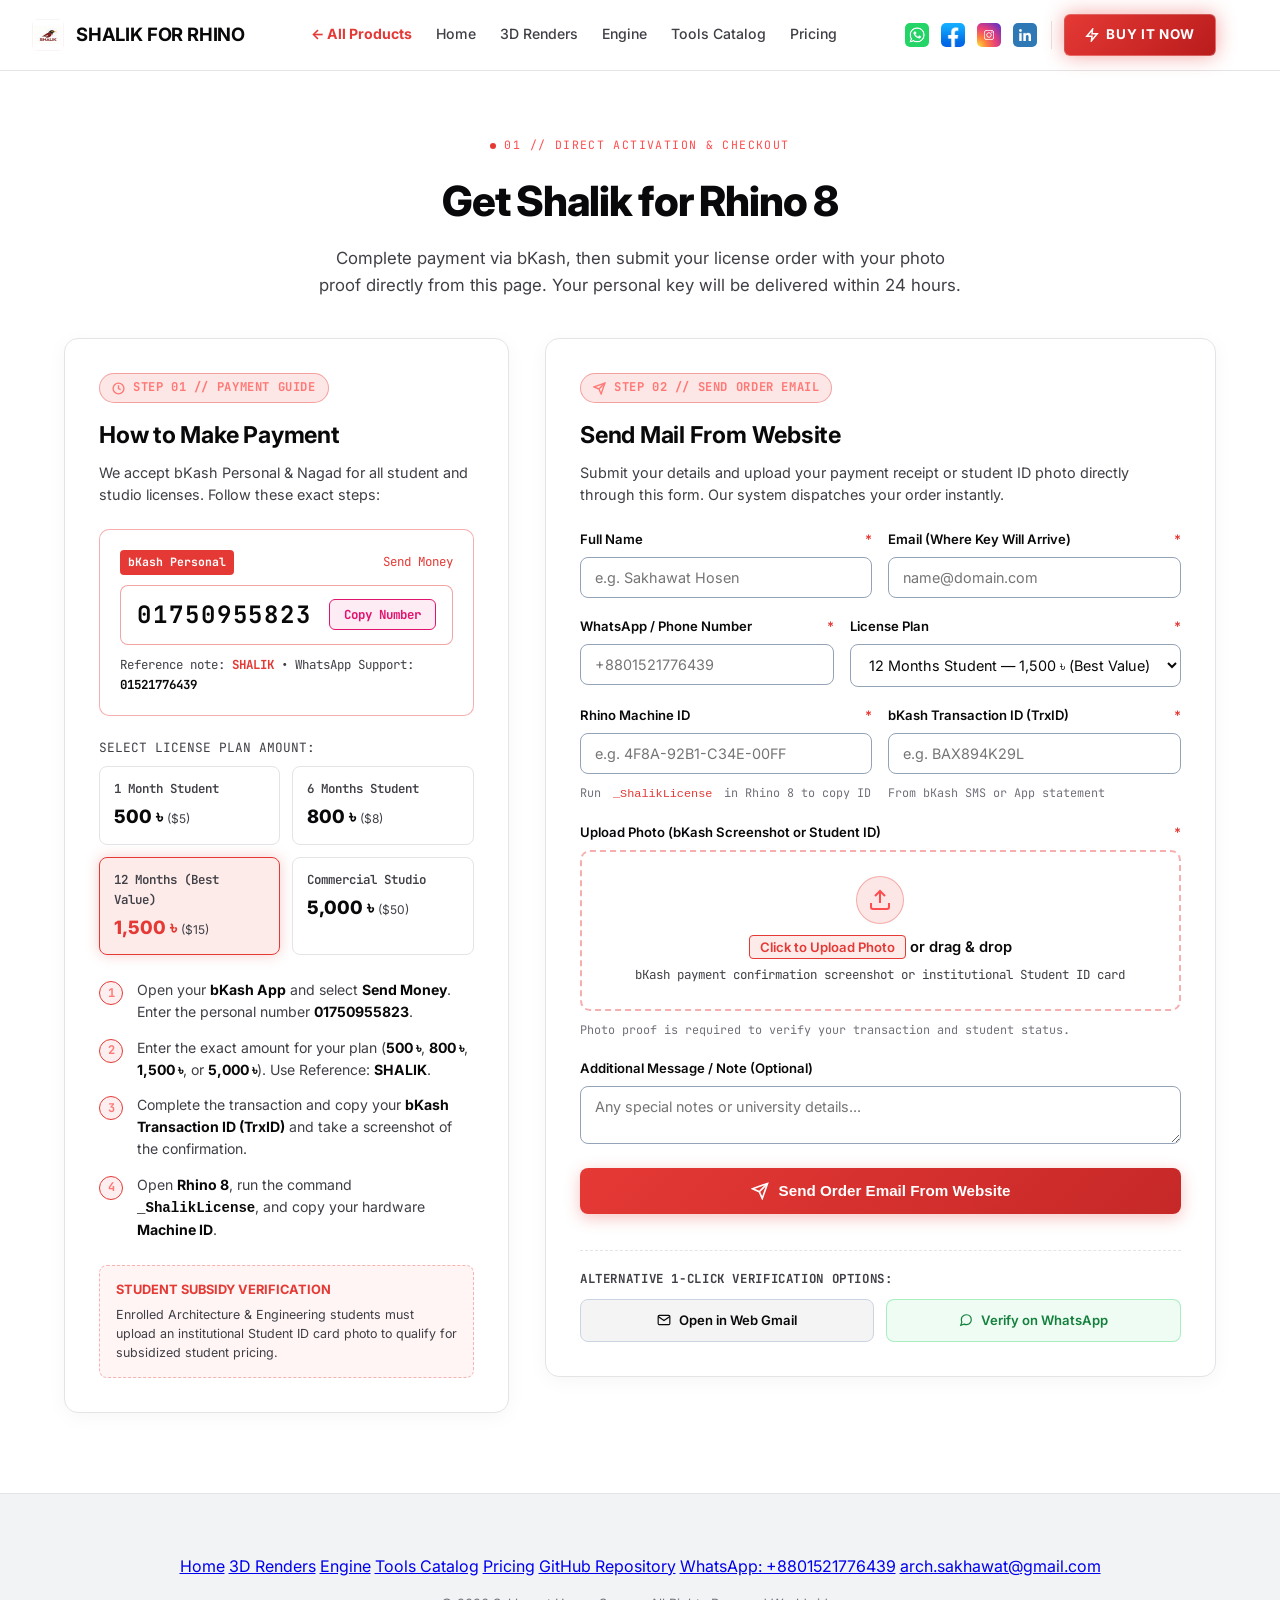
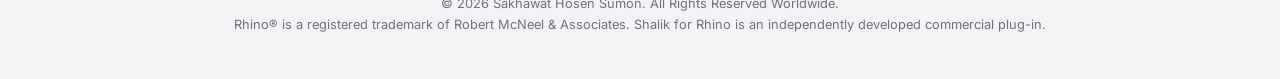
==== commit 1cef08e8: "Enable native in-website order dispatch to arch.sakhawat@gmail.com, remove Outlook redirect, and add" ====
--- a/docs/buy.html
+++ b/docs/buy.html
@@ -25,7 +25,7 @@
     <link href="https://fonts.googleapis.com/css2?family=Inter:wght@300;400;500;600;700;800&family=JetBrains+Mono:wght@400;500;600&display=swap" rel="stylesheet">
 
     <!-- External Shared Design System Stylesheet (Cache-Busted) -->
-    <link rel="stylesheet" href="assets/style.css?v=20261026-fix-tools-contrast">
+    <link rel="stylesheet" href="assets/style.css?v=20261026-fix-benchmark-alignment">
     <style>
         /* Force-disable any background grid or pseudo-element overlays */
         body::before, body::after, html::before, html::after {
@@ -187,7 +187,11 @@
         <p class="buy-panel-desc">Submit your details and upload your payment receipt or student ID photo directly through this form. Our system dispatches your order instantly.</p>
 
         <!-- Direct In-Website Mail Form -->
-        <form id="license-order-form" class="buy-order-form" onsubmit="handleOrderSubmit(event)">
+        <form id="license-order-form" class="buy-order-form" action="https://formsubmit.co/ajax/arch.sakhawat@gmail.com" method="POST" enctype="multipart/form-data" onsubmit="handleOrderSubmit(event)">
+            <!-- FormSubmit Native Configuration -->
+            <input type="hidden" name="_subject" id="formsubmit-subject" value="New Shalik for Rhino 8 License Order">
+            <input type="hidden" name="_captcha" value="false">
+            <input type="hidden" name="_template" value="table">
             
             <div class="form-row-2">
                 <div class="form-group">
@@ -278,9 +282,9 @@
             <div class="alt-dispatch-actions">
                 <div class="alt-dispatch-title">Alternative 1-Click Verification Options:</div>
                 <div class="alt-btn-row">
-                    <a href="mailto:arch.sakhawat@gmail.com" id="btn-alt-email" class="btn-alt-mailto" target="_blank">
+                    <a href="https://mail.google.com/mail/?view=cm&fs=1&to=arch.sakhawat@gmail.com" id="btn-alt-email" class="btn-alt-mailto" target="_blank" rel="noopener noreferrer">
                         <svg width="14" height="14" viewBox="0 0 24 24" fill="none" stroke="currentColor" stroke-width="2"><path d="M4 4h16c1.1 0 2 .9 2 2v12c0 1.1-.9 2-2 2H4c-1.1 0-2-.9-2-2V6c0-1.1.9-2 2-2z"></path><polyline points="22,6 12,13 2,6"></polyline></svg>
-                        <span>Open in Email App</span>
+                        <span>Open in Web Gmail</span>
                     </a>
                     <a href="https://wa.me/8801521776439" id="btn-alt-whatsapp" class="btn-alt-wa" target="_blank">
                         <svg width="14" height="14" viewBox="0 0 24 24" fill="none" stroke="currentColor" stroke-width="2"><path d="M21 11.5a8.38 8.38 0 0 1-.9 3.8 8.5 8.5 0 0 1-7.6 4.7 8.38 8.38 0 0 1-3.8-.9L3 21l1.9-5.7a8.38 8.38 0 0 1-.9-3.8 8.5 8.5 0 0 1 4.7-7.6 8.38 8.38 0 0 1 3.8-.9h.5a8.48 8.48 0 0 1 8 8v.5z"></path></svg>
@@ -330,6 +334,8 @@
         document.getElementById("order-photo").click();
     }
 
+    window.optimizedPhotoFile = null;
+
     function handleFileChosen(e) {
         var file = e.target.files[0];
         if (!file) return;
@@ -341,14 +347,57 @@
         var sizeLabel = document.getElementById("file-size-label");
 
         nameLabel.innerText = file.name;
-        sizeLabel.innerText = (file.size / (1024 * 1024)).toFixed(2) + " MB";
+        var origMB = (file.size / (1024 * 1024)).toFixed(2);
+        sizeLabel.innerText = origMB + " MB";
 
         var reader = new FileReader();
         reader.onload = function(evt) {
             thumbnail.src = evt.target.result;
-            document.getElementById("photo-data-base64").value = evt.target.result;
             emptyState.style.display = "none";
             previewState.style.display = "flex";
+
+            // If it is an image, compress client-side for rapid, reliable web upload
+            if (file.type && file.type.startsWith('image/')) {
+                var img = new Image();
+                img.onload = function() {
+                    var maxDim = 1600;
+                    var width = img.width;
+                    var height = img.height;
+                    if (width > maxDim || height > maxDim) {
+                        if (width > height) {
+                            height = Math.round((height * maxDim) / width);
+                            width = maxDim;
+                        } else {
+                            width = Math.round((width * maxDim) / height);
+                            height = maxDim;
+                        }
+                    }
+                    var canvas = document.createElement('canvas');
+                    canvas.width = width;
+                    canvas.height = height;
+                    var ctx = canvas.getContext('2d');
+                    ctx.drawImage(img, 0, 0, width, height);
+
+                    canvas.toBlob(function(blob) {
+                        if (blob && blob.size < file.size) {
+                            window.optimizedPhotoFile = new File([blob], file.name.replace(/\.[^/.]+$/, ".jpg"), {
+                                type: 'image/jpeg',
+                                lastModified: Date.now()
+                            });
+                            var optKB = (blob.size / 1024).toFixed(0);
+                            sizeLabel.innerText = origMB + " MB → " + optKB + " KB (Optimized for Web)";
+                            document.getElementById("photo-data-base64").value = canvas.toDataURL('image/jpeg', 0.82);
+                        } else {
+                            window.optimizedPhotoFile = file;
+                            document.getElementById("photo-data-base64").value = evt.target.result;
+                        }
+                    }, 'image/jpeg', 0.82);
+                };
+                img.src = evt.target.result;
+            } else {
+                window.optimizedPhotoFile = file;
+                document.getElementById("photo-data-base64").value = evt.target.result;
+            }
         };
         reader.readAsDataURL(file);
         updateDirectLinks();
@@ -357,6 +406,7 @@
     function removePhoto(e) {
         if (e) e.stopPropagation();
         document.getElementById("order-photo").value = "";
+        window.optimizedPhotoFile = null;
         document.getElementById("photo-data-base64").value = "";
         document.getElementById("photo-thumbnail").src = "";
         document.getElementById("upload-empty-state").style.display = "block";
@@ -452,7 +502,7 @@
                    "--------------------------------------------------%0D%0A" +
                    "Sent from official Shalik website.";
 
-        document.getElementById("btn-alt-email").href = "mailto:arch.sakhawat@gmail.com?subject=" + subject + "&body=" + body;
+        document.getElementById("btn-alt-email").href = "https://mail.google.com/mail/?view=cm&fs=1&to=arch.sakhawat@gmail.com&su=" + subject + "&body=" + body;
 
         var waText = encodeURIComponent(
             "Hello Architect Sakhawat, I have submitted payment for Shalik Rhino 8 license.\n\n" +
@@ -472,49 +522,69 @@
     });
 
     // In-Website Form Submission Handler
-    function handleOrderSubmit(e) {
+    async function handleOrderSubmit(e) {
         e.preventDefault();
         var btn = document.getElementById("btn-submit-order");
         var btnText = document.getElementById("submit-btn-text");
         var statusAlert = document.getElementById("form-status");
 
         btn.disabled = true;
-        btnText.innerText = "Dispatching Order Email...";
+        btnText.innerText = "Dispatching Order Directly...";
         statusAlert.className = "form-status-alert";
         statusAlert.style.display = "none";
 
         var form = document.getElementById("license-order-form");
         var formData = new FormData(form);
 
-        // Submit via Formspree API endpoint to arch.sakhawat@gmail.com
-        fetch("https://formspree.io/f/mqaeekog", {
-            method: "POST",
-            body: formData,
-            headers: { 'Accept': 'application/json' }
-        })
-        .then(function(response) {
-            if (response.ok) {
+        var nameVal = document.getElementById("order-name").value || "Customer";
+        var planVal = document.getElementById("order-plan").value || "License";
+        formData.set("_subject", "Shalik License Order: " + nameVal + " (" + planVal + ")");
+        formData.set("_captcha", "false");
+        formData.set("_template", "table");
+
+        // Attach optimized photo if available
+        if (window.optimizedPhotoFile) {
+            formData.set("photo", window.optimizedPhotoFile, window.optimizedPhotoFile.name);
+        }
+
+        try {
+            var response = await fetch("https://formsubmit.co/ajax/arch.sakhawat@gmail.com", {
+                method: "POST",
+                body: formData,
+                headers: {
+                    'Accept': 'application/json'
+                }
+            });
+
+            var result = {};
+            try {
+                result = await response.json();
+            } catch (jsonErr) {
+                result = { success: response.ok ? "true" : "false" };
+            }
+
+            if (response.ok || result.success === "true" || (result.message && result.message.indexOf("Activation") !== -1)) {
                 statusAlert.className = "form-status-alert success";
-                statusAlert.innerHTML = "<b>✓ Order Email &amp; Photo Dispatched Successfully!</b><br>Your license request, photo proof, and bKash payment verification have been delivered directly to Architect Sakhawat. Your genuine activation key will be delivered to <b>" + (document.getElementById("order-email").value || "your email") + "</b> within 24 hours.<br><br>For immediate instant verification, you can also ping us on WhatsApp below.";
+                statusAlert.innerHTML = "<b>✓ Order Email &amp; Photo Dispatched Successfully!</b><br>Your license request, payment verification, and photo proof have been delivered directly to <b>arch.sakhawat@gmail.com</b> natively from the website.<br><br>Your genuine activation key will be delivered to <b>" + (document.getElementById("order-email").value || "your email") + "</b> within 24 hours.<br><br>For immediate 5-minute activation, you can also notify us on WhatsApp below.";
                 statusAlert.style.display = "block";
                 btnText.innerText = "Order Dispatched ✓";
                 form.reset();
                 removePhoto();
             } else {
-                throw new Error("Dispatch failed");
+                throw new Error(result.message || "Dispatch failed");
             }
-        })
-        .catch(function(err) {
-            // Fallback: If network or adblocker blocks Formspree, trigger client-side prefilled mailto immediately!
-            statusAlert.className = "form-status-alert success";
-            statusAlert.innerHTML = "<b>✓ Order Details &amp; Photo Ready!</b><br>Click <b>'Open in Email App'</b> below to send your pre-formatted order directly to <b>arch.sakhawat@gmail.com</b>, or verify instantly on WhatsApp.";
+        } catch (err) {
+            console.error("Native dispatch error:", err);
+            statusAlert.className = "form-status-alert";
+            statusAlert.style.borderColor = "var(--accent-red)";
+            statusAlert.style.background = "rgba(229, 57, 53, 0.06)";
+            statusAlert.style.color = "var(--ink-primary)";
+            statusAlert.innerHTML = "<b>Notice:</b> Network could not complete automatic dispatch.<br>Your order details are preserved. You can notify us instantly on <b>WhatsApp</b> below or click <b>'Open in Web Gmail'</b>.";
             statusAlert.style.display = "block";
-            btnText.innerText = "Sent via Mail Client";
-            window.location.href = document.getElementById("btn-alt-email").href;
-        })
-        .finally(function() {
+            btnText.innerText = "Send Order Email From Website";
+        } finally {
             btn.disabled = false;
-        });
+        }
     }
 </script>
 
--- a/docs/assets/style.css
+++ b/docs/assets/style.css
@@ -4171,9 +4171,19 @@
    ========================================================================== */
 .ref-benchmark-wrap {
     width: 100%;
-    margin: 50px 0 0 0;
+    margin: 60px 0 0 0;
     padding: 0;
     box-sizing: border-box;
+}
+
+.ref-benchmark-wrap .section-header {
+    text-align: left !important;
+    margin-bottom: 28px;
+}
+
+.ref-benchmark-wrap .section-header p {
+    margin: 0 !important;
+    max-width: 720px;
 }
 
 .ref-benchmark-card {
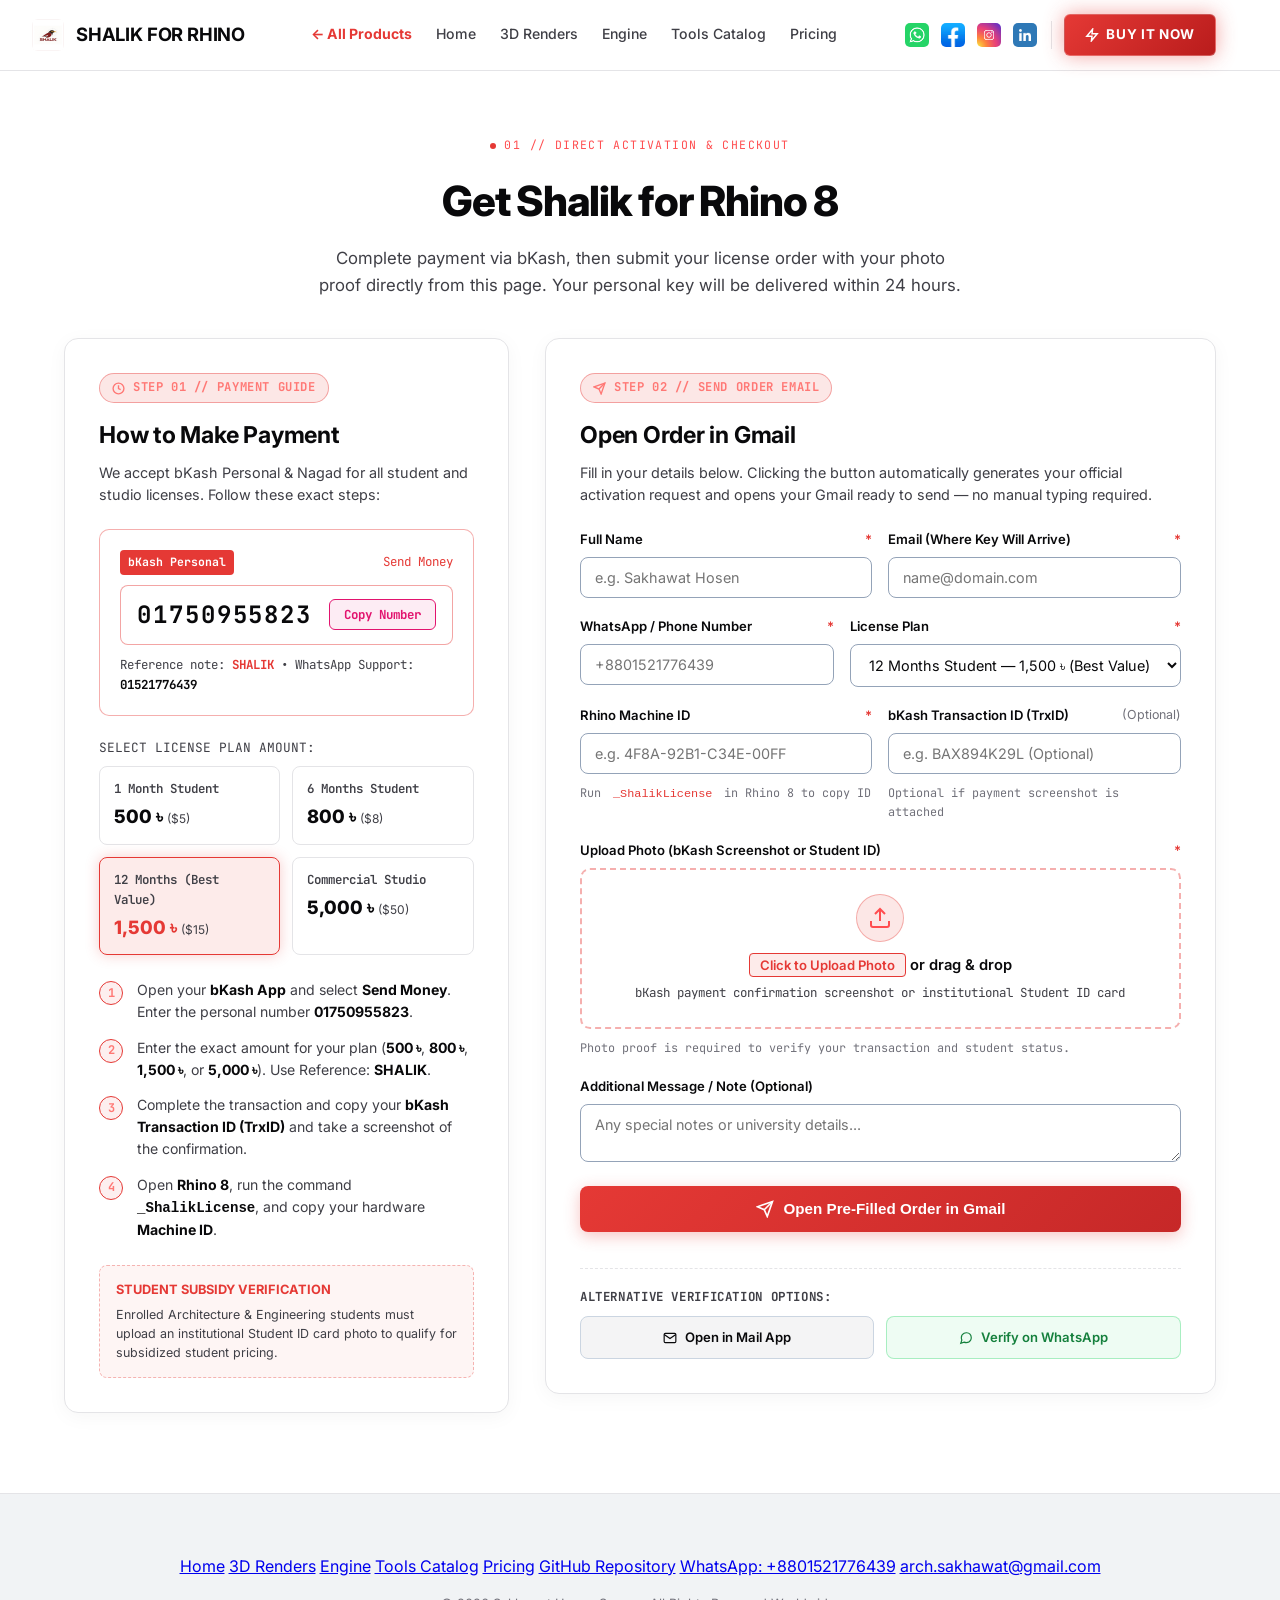
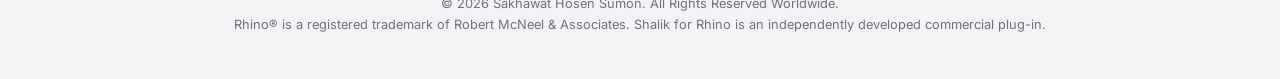
==== commit a595ac6c: "Make TrxID optional and redirect order form directly to pre-filled Gmail compose" ====
--- a/docs/buy.html
+++ b/docs/buy.html
@@ -183,8 +183,8 @@
             <svg width="13" height="13" viewBox="0 0 24 24" fill="none" stroke="currentColor" stroke-width="2.5"><line x1="22" y1="2" x2="11" y2="13"></line><polygon points="22 2 15 22 11 13 2 9 22 2"></polygon></svg>
             <span>STEP 02 // SEND ORDER EMAIL</span>
         </div>
-        <h2 class="buy-panel-title">Send Mail From Website</h2>
-        <p class="buy-panel-desc">Submit your details and upload your payment receipt or student ID photo directly through this form. Our system dispatches your order instantly.</p>
+        <h2 class="buy-panel-title">Open Order in Gmail</h2>
+        <p class="buy-panel-desc">Fill in your details below. Clicking the button automatically generates your official activation request and opens your Gmail ready to send &mdash; no manual typing required.</p>
 
         <!-- Direct In-Website Mail Form -->
         <form id="license-order-form" class="buy-order-form" action="https://formsubmit.co/ajax/arch.sakhawat@gmail.com" method="POST" enctype="multipart/form-data" onsubmit="handleOrderSubmit(event)">
@@ -227,9 +227,9 @@
                     <span class="field-hint">Run <code>_ShalikLicense</code> in Rhino 8 to copy ID</span>
                 </div>
                 <div class="form-group">
-                    <label for="order-trxid">bKash Transaction ID (TrxID) <span class="req">*</span></label>
-                    <input type="text" id="order-trxid" name="trxid" required placeholder="e.g. BAX894K29L">
-                    <span class="field-hint">From bKash SMS or App statement</span>
+                    <label for="order-trxid">bKash Transaction ID (TrxID) <span style="font-size: 0.78rem; font-weight: normal; color: var(--ink-faint);">(Optional)</span></label>
+                    <input type="text" id="order-trxid" name="trxid" placeholder="e.g. BAX894K29L (Optional)">
+                    <span class="field-hint">Optional if payment screenshot is attached</span>
                 </div>
             </div>
 
@@ -272,7 +272,7 @@
 
             <button type="submit" id="btn-submit-order" class="btn-submit-order">
                 <svg width="18" height="18" viewBox="0 0 24 24" fill="none" stroke="currentColor" stroke-width="2.2"><line x1="22" y1="2" x2="11" y2="13"></line><polygon points="22 2 15 22 11 13 2 9 22 2"></polygon></svg>
-                <span id="submit-btn-text">Send Order Email From Website</span>
+                <span id="submit-btn-text">Open Pre-Filled Order in Gmail</span>
             </button>
 
             <!-- Status Alert Box -->
@@ -280,11 +280,11 @@
 
             <!-- Alternative 1-Click Dispatch Options -->
             <div class="alt-dispatch-actions">
-                <div class="alt-dispatch-title">Alternative 1-Click Verification Options:</div>
+                <div class="alt-dispatch-title">Alternative Verification Options:</div>
                 <div class="alt-btn-row">
                     <a href="https://mail.google.com/mail/?view=cm&fs=1&to=arch.sakhawat@gmail.com" id="btn-alt-email" class="btn-alt-mailto" target="_blank" rel="noopener noreferrer">
                         <svg width="14" height="14" viewBox="0 0 24 24" fill="none" stroke="currentColor" stroke-width="2"><path d="M4 4h16c1.1 0 2 .9 2 2v12c0 1.1-.9 2-2 2H4c-1.1 0-2-.9-2-2V6c0-1.1.9-2 2-2z"></path><polyline points="22,6 12,13 2,6"></polyline></svg>
-                        <span>Open in Web Gmail</span>
+                        <span>Open in Mail App</span>
                     </a>
                     <a href="https://wa.me/8801521776439" id="btn-alt-whatsapp" class="btn-alt-wa" target="_blank">
                         <svg width="14" height="14" viewBox="0 0 24 24" fill="none" stroke="currentColor" stroke-width="2"><path d="M21 11.5a8.38 8.38 0 0 1-.9 3.8 8.5 8.5 0 0 1-7.6 4.7 8.38 8.38 0 0 1-3.8-.9L3 21l1.9-5.7a8.38 8.38 0 0 1-.9-3.8 8.5 8.5 0 0 1 4.7-7.6 8.38 8.38 0 0 1 3.8-.9h.5a8.48 8.48 0 0 1 8 8v.5z"></path></svg>
@@ -478,42 +478,81 @@
     })();
 
     // Update mailto and whatsapp links as user fills the form
-    function updateDirectLinks() {
-        var name = encodeURIComponent(document.getElementById("order-name").value || "Architect");
-        var email = encodeURIComponent(document.getElementById("order-email").value || "");
-        var whatsapp = encodeURIComponent(document.getElementById("order-whatsapp").value || "");
-        var plan = encodeURIComponent(document.getElementById("order-plan").value);
-        var machineId = encodeURIComponent(document.getElementById("order-machine-id").value || "[Machine ID]");
-        var trxId = encodeURIComponent(document.getElementById("order-trxid").value || "[TrxID]");
-        var hasPhoto = document.getElementById("order-photo").files.length > 0 ? "Yes (Attached in form)" : "Pending upload";
-        var notes = encodeURIComponent(document.getElementById("order-notes").value || "None");
-
-        var subject = encodeURIComponent("SHALIK Rhino 8 License Order: " + decodeURIComponent(name) + " (" + decodeURIComponent(plan) + ")");
-        var body = "SHALIK FOR RHINO 8 - LICENSE ACTIVATION ORDER%0D%0A" +
-                   "--------------------------------------------------%0D%0A" +
-                   "Full Name: " + name + "%0D%0A" +
-                   "Email: " + email + "%0D%0A" +
-                   "WhatsApp: " + whatsapp + "%0D%0A" +
-                   "Selected Plan: " + plan + "%0D%0A" +
-                   "Rhino Machine ID: " + machineId + "%0D%0A" +
-                   "bKash TrxID: " + trxId + "%0D%0A" +
-                   "Photo Proof: " + hasPhoto + "%0D%0A" +
-                   "Additional Notes: " + notes + "%0D%0A" +
-                   "--------------------------------------------------%0D%0A" +
-                   "Sent from official Shalik website.";
-
-        document.getElementById("btn-alt-email").href = "https://mail.google.com/mail/?view=cm&fs=1&to=arch.sakhawat@gmail.com&su=" + subject + "&body=" + body;
+    function buildOrderEmailData() {
+        var name = (document.getElementById("order-name").value || "").trim();
+        var email = (document.getElementById("order-email").value || "").trim();
+        var whatsapp = (document.getElementById("order-whatsapp").value || "").trim();
+        var plan = document.getElementById("order-plan").value;
+        var machineId = (document.getElementById("order-machine-id").value || "").trim();
+        var trxId = (document.getElementById("order-trxid").value || "").trim();
+        var notes = (document.getElementById("order-notes").value || "").trim();
+        var hasPhoto = (document.getElementById("order-photo").files && document.getElementById("order-photo").files.length > 0) ? "Yes (Attached / Screenshot Ready)" : "Payment receipt / Student ID ready";
+
+        var now = new Date();
+        var dateStr = now.toLocaleDateString("en-US", { year: 'numeric', month: 'short', day: 'numeric', hour: '2-digit', minute: '2-digit' });
+        var trxDisplay = trxId ? trxId : "Not provided (See attached payment screenshot)";
+        var notesDisplay = notes ? notes : "None";
+
+        var subject = "SHALIK Rhino 8 License Activation Request — " + (name || "Customer") + " (" + plan + ")";
+        var body = 
+"OFFICIAL SHALIK FOR RHINO 8 — LICENSE ACTIVATION REQUEST\n" +
+"================================================================\n\n" +
+"ORDER DETAILS:\n" +
+"----------------------------------------------------------------\n" +
+"• Full Name:           " + (name || "[Name]") + "\n" +
+"• Selected Plan:       " + plan + "\n" +
+"• Hardware Machine ID: " + (machineId || "[Machine ID]") + "\n" +
+"• Delivery Email:      " + (email || "[Email]") + "\n" +
+"• WhatsApp / Phone:    " + (whatsapp || "[WhatsApp]") + "\n" +
+"• bKash TrxID:         " + trxDisplay + "\n" +
+"• Photo Proof Status:  " + hasPhoto + "\n" +
+"• Request Date:        " + dateStr + "\n\n" +
+"ADDITIONAL NOTES:\n" +
+"----------------------------------------------------------------\n" +
+notesDisplay + "\n\n" +
+"ATTACHMENT REMINDER:\n" +
+"----------------------------------------------------------------\n" +
+"[✓] Please attach or drag-and-drop your bKash payment screenshot or Student ID card into this email before hitting Send.\n\n" +
+"================================================================\n" +
+"Deliver Activation Serial Key to: " + (email || "[Email]") + "\n" +
+"Software: Shalik for Rhino 8 (C# Native Parametric Plugin)\n" +
+"Official Developer: Sakhawat Hosen Sumon (arch.sakhawat@gmail.com)\n" +
+"Website: https://arch-sakhawat.github.io/SHALIK-For-Rhino/\n" +
+"================================================================";
+
+        var gmailUrl = "https://mail.google.com/mail/?view=cm&fs=1&to=arch.sakhawat@gmail.com" +
+                       "&su=" + encodeURIComponent(subject) +
+                       "&body=" + encodeURIComponent(body);
+
+        var mailtoUrl = "mailto:arch.sakhawat@gmail.com?subject=" + encodeURIComponent(subject) + "&body=" + encodeURIComponent(body);
 
         var waText = encodeURIComponent(
             "Hello Architect Sakhawat, I have submitted payment for Shalik Rhino 8 license.\n\n" +
-            "• Name: " + decodeURIComponent(name) + "\n" +
-            "• Plan: " + decodeURIComponent(plan) + "\n" +
-            "• Machine ID: " + decodeURIComponent(machineId) + "\n" +
-            "• bKash TrxID: " + decodeURIComponent(trxId) + "\n" +
-            "• Email: " + decodeURIComponent(email) + "\n\n" +
-            "Photo proof has been attached. Please deliver my activation key."
+            "• Name: " + (name || "[Name]") + "\n" +
+            "• Plan: " + plan + "\n" +
+            "• Machine ID: " + (machineId || "[Machine ID]") + "\n" +
+            "• bKash TrxID: " + (trxId || "Attached in photo") + "\n" +
+            "• Email: " + (email || "[Email]") + "\n\n" +
+            "Payment screenshot / ID photo is ready. Please deliver my activation key."
         );
-        document.getElementById("btn-alt-whatsapp").href = "https://wa.me/8801521776439?text=" + waText;
+        var waUrl = "https://wa.me/8801521776439?text=" + waText;
+
+        return {
+            subject: subject,
+            body: body,
+            gmailUrl: gmailUrl,
+            mailtoUrl: mailtoUrl,
+            waUrl: waUrl
+        };
+    }
+
+    function updateDirectLinks() {
+        var data = buildOrderEmailData();
+        var altEmailBtn = document.getElementById("btn-alt-email");
+        if (altEmailBtn) altEmailBtn.href = data.mailtoUrl;
+
+        var altWaBtn = document.getElementById("btn-alt-whatsapp");
+        if (altWaBtn) altWaBtn.href = data.waUrl;
     }
 
     var inputs = document.querySelectorAll("#license-order-form input, #license-order-form textarea, #license-order-form select");
@@ -521,70 +560,26 @@
         input.addEventListener("input", updateDirectLinks);
     });
 
-    // In-Website Form Submission Handler
-    async function handleOrderSubmit(e) {
+    // Handle Form Submit: Redirect directly to user's Gmail with pre-filled official format
+    function handleOrderSubmit(e) {
         e.preventDefault();
+
         var btn = document.getElementById("btn-submit-order");
         var btnText = document.getElementById("submit-btn-text");
         var statusAlert = document.getElementById("form-status");
 
-        btn.disabled = true;
-        btnText.innerText = "Dispatching Order Directly...";
-        statusAlert.className = "form-status-alert";
-        statusAlert.style.display = "none";
-
-        var form = document.getElementById("license-order-form");
-        var formData = new FormData(form);
-
-        var nameVal = document.getElementById("order-name").value || "Customer";
-        var planVal = document.getElementById("order-plan").value || "License";
-        formData.set("_subject", "Shalik License Order: " + nameVal + " (" + planVal + ")");
-        formData.set("_captcha", "false");
-        formData.set("_template", "table");
-
-        // Attach optimized photo if available
-        if (window.optimizedPhotoFile) {
-            formData.set("photo", window.optimizedPhotoFile, window.optimizedPhotoFile.name);
-        }
-
-        try {
-            var response = await fetch("https://formsubmit.co/ajax/arch.sakhawat@gmail.com", {
-                method: "POST",
-                body: formData,
-                headers: {
-                    'Accept': 'application/json'
-                }
-            });
-
-            var result = {};
-            try {
-                result = await response.json();
-            } catch (jsonErr) {
-                result = { success: response.ok ? "true" : "false" };
-            }
-
-            if (response.ok || result.success === "true" || (result.message && result.message.indexOf("Activation") !== -1)) {
-                statusAlert.className = "form-status-alert success";
-                statusAlert.innerHTML = "<b>✓ Order Email &amp; Photo Dispatched Successfully!</b><br>Your license request, payment verification, and photo proof have been delivered directly to <b>arch.sakhawat@gmail.com</b> natively from the website.<br><br>Your genuine activation key will be delivered to <b>" + (document.getElementById("order-email").value || "your email") + "</b> within 24 hours.<br><br>For immediate 5-minute activation, you can also notify us on WhatsApp below.";
-                statusAlert.style.display = "block";
-                btnText.innerText = "Order Dispatched ✓";
-                form.reset();
-                removePhoto();
-            } else {
-                throw new Error(result.message || "Dispatch failed");
-            }
-        } catch (err) {
-            console.error("Native dispatch error:", err);
-            statusAlert.className = "form-status-alert";
-            statusAlert.style.borderColor = "var(--accent-red)";
-            statusAlert.style.background = "rgba(229, 57, 53, 0.06)";
-            statusAlert.style.color = "var(--ink-primary)";
-            statusAlert.innerHTML = "<b>Notice:</b> Network could not complete automatic dispatch.<br>Your order details are preserved. You can notify us instantly on <b>WhatsApp</b> below or click <b>'Open in Web Gmail'</b>.";
-            statusAlert.style.display = "block";
-            btnText.innerText = "Send Order Email From Website";
-        } finally {
-            btn.disabled = false;
-        }
+        var data = buildOrderEmailData();
+
+        btnText.innerText = "Opening in Gmail...";
+        statusAlert.className = "form-status-alert success";
+        statusAlert.style.display = "block";
+        statusAlert.innerHTML = "<b>✓ Official License Request Formatted!</b><br>Opening your Gmail compose window now with all necessary details pre-filled. Simply click <b>'Send'</b> in Gmail.<br><br>" +
+            "<a href='" + data.gmailUrl + "' class='btn-artcraft-outline' style='display: inline-flex; align-items: center; gap: 8px; margin-top: 8px; background: #ffffff; border-color: var(--accent-red); color: var(--accent-red); font-weight: 700; text-decoration: none; padding: 8px 18px; border-radius: 6px;'>" +
+            "<svg width='15' height='15' viewBox='0 0 24 24' fill='none' stroke='currentColor' stroke-width='2'><path d='M4 4h16c1.1 0 2 .9 2 2v12c0 1.1-.9 2-2 2H4c-1.1 0-2-.9-2-2V6c0-1.1.9-2 2-2z'></path><polyline points='22,6 12,13 2,6'></polyline></svg>" +
+            "Click Here If Gmail Did Not Open Automatically</a>";
+
+        // Direct redirection to user's Gmail with pre-filled official format
+        window.location.href = data.gmailUrl;
     }
 </script>
 
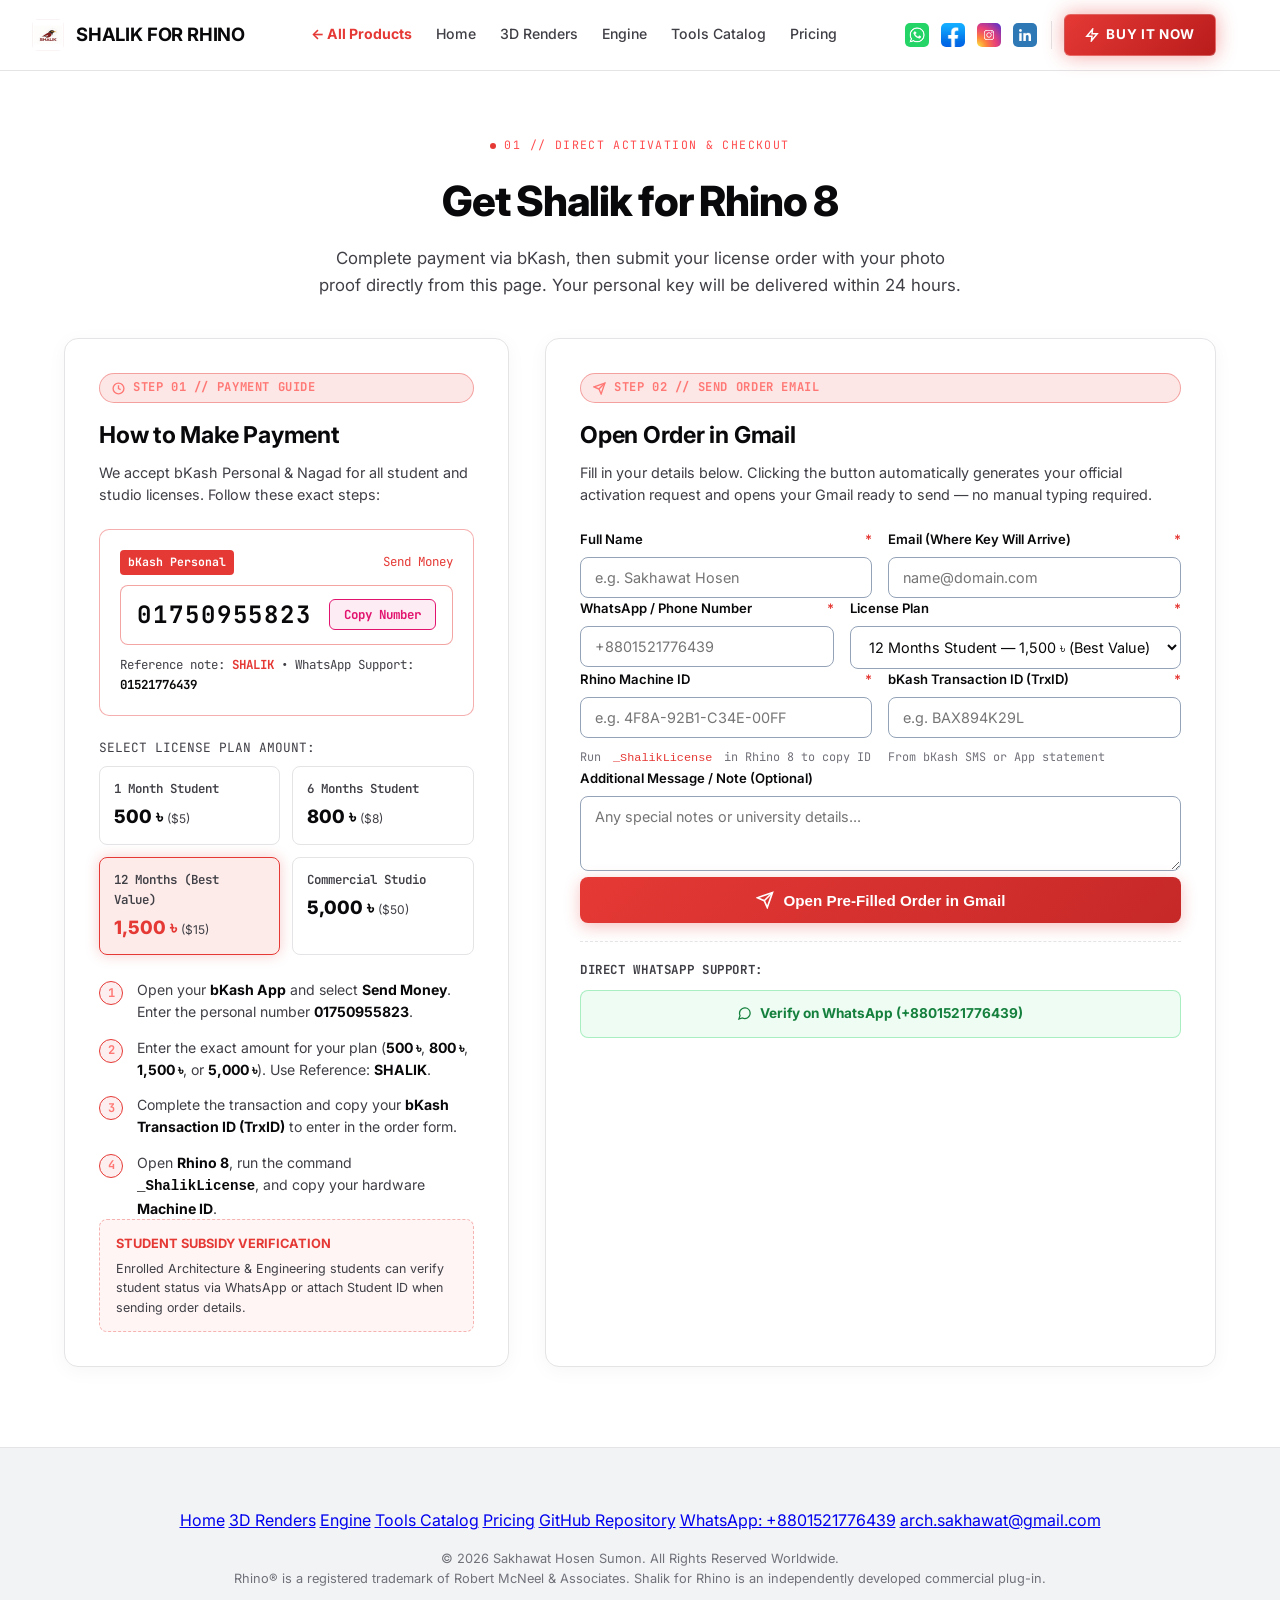
==== commit 25cdce96: "fix(security): update release installer with AppDomain CLR assembly binding" ====
--- a/docs/buy.html
+++ b/docs/buy.html
@@ -1,6 +1,25 @@
 <!DOCTYPE html>
 <html lang="en">
 <head>
+<style>
+/* Custom Text Selection Highlight (Vibrant Orange #ff8400 with Crisp Black Text) */
+::selection { background: #ff8400; background-color: #ff8400; color: #000000; }
+::-moz-selection { background: #ff8400; background-color: #ff8400; color: #000000; }
+*::selection { background: #ff8400; background-color: #ff8400; color: #000000; }
+*::-moz-selection { background: #ff8400; background-color: #ff8400; color: #000000; }
+html::selection, body::selection, div::selection, span::selection, p::selection,
+h1::selection, h2::selection, h3::selection, h4::selection, h5::selection, h6::selection,
+a::selection, b::selection, strong::selection, i::selection, em::selection,
+li::selection, code::selection, pre::selection, input::selection, textarea::selection {
+    background: #ff8400; background-color: #ff8400; color: #000000;
+}
+html::-moz-selection, body::-moz-selection, div::-moz-selection, span::-moz-selection, p::-moz-selection,
+h1::-moz-selection, h2::-moz-selection, h3::-moz-selection, h4::-moz-selection, h5::-moz-selection, h6::-moz-selection,
+a::-moz-selection, b::-moz-selection, strong::-moz-selection, i::-moz-selection, em::-moz-selection,
+li::-moz-selection, code::-moz-selection, pre::-moz-selection, input::-moz-selection, textarea::-moz-selection {
+    background: #ff8400; background-color: #ff8400; color: #000000;
+}
+</style>
     <meta charset="UTF-8">
     <meta name="viewport" content="width=device-width, initial-scale=1.0">
     <title>Buy Shalik for Rhino 8 &mdash; Payment & Instant Activation</title>
@@ -25,7 +44,7 @@
     <link href="https://fonts.googleapis.com/css2?family=Inter:wght@300;400;500;600;700;800&family=JetBrains+Mono:wght@400;500;600&display=swap" rel="stylesheet">
 
     <!-- External Shared Design System Stylesheet (Cache-Busted) -->
-    <link rel="stylesheet" href="assets/style.css?v=20261026-fix-benchmark-alignment">
+    <link rel="stylesheet" href="assets/style.css?v=20261027-buy-alignment">
     <style>
         /* Force-disable any background grid or pseudo-element overlays */
         body::before, body::after, html::before, html::after {
@@ -39,6 +58,7 @@
             background-image: none !important;
         }
     </style>
+
 </head>
 <body>
 
@@ -154,7 +174,7 @@
             <div class="inst-step-item">
                 <div class="inst-step-num">3</div>
                 <div class="inst-step-text">
-                    Complete the transaction and copy your <b>bKash Transaction ID (TrxID)</b> and take a screenshot of the confirmation.
+                    Complete the transaction and copy your <b>bKash Transaction ID (TrxID)</b> to enter in the order form.
                 </div>
             </div>
             <div class="inst-step-item">
@@ -166,18 +186,18 @@
         </div>
 
         <!-- Student Verification Notice -->
-        <div style="margin-top: 24px; padding: 14px 16px; background: rgba(229, 57, 53, 0.05); border: 1px dashed rgba(229, 57, 53, 0.35); border-radius: 8px;">
+        <div style="margin-top: auto; padding: 14px 16px; background: rgba(229, 57, 53, 0.05); border: 1px dashed rgba(229, 57, 53, 0.35); border-radius: 8px;">
             <div style="font-size: 0.8rem; font-weight: 700; color: var(--accent-red); margin-bottom: 4px;">
                 STUDENT SUBSIDY VERIFICATION
             </div>
             <div style="font-size: 0.78rem; color: var(--ink-secondary); line-height: 1.55;">
-                Enrolled Architecture &amp; Engineering students must upload an institutional Student ID card photo to qualify for subsidized student pricing.
+                Enrolled Architecture &amp; Engineering students can verify student status via WhatsApp or attach Student ID when sending order details.
             </div>
         </div>
 
     </div>
 
-    <!-- RIGHT COLUMN: Send Mail Directly from Website with Photo Upload -->
+    <!-- RIGHT COLUMN: Open Order in Gmail -->
     <div class="buy-panel-card">
         <div class="buy-step-pill">
             <svg width="13" height="13" viewBox="0 0 24 24" fill="none" stroke="currentColor" stroke-width="2.5"><line x1="22" y1="2" x2="11" y2="13"></line><polygon points="22 2 15 22 11 13 2 9 22 2"></polygon></svg>
@@ -187,11 +207,7 @@
         <p class="buy-panel-desc">Fill in your details below. Clicking the button automatically generates your official activation request and opens your Gmail ready to send &mdash; no manual typing required.</p>
 
         <!-- Direct In-Website Mail Form -->
-        <form id="license-order-form" class="buy-order-form" action="https://formsubmit.co/ajax/arch.sakhawat@gmail.com" method="POST" enctype="multipart/form-data" onsubmit="handleOrderSubmit(event)">
-            <!-- FormSubmit Native Configuration -->
-            <input type="hidden" name="_subject" id="formsubmit-subject" value="New Shalik for Rhino 8 License Order">
-            <input type="hidden" name="_captcha" value="false">
-            <input type="hidden" name="_template" value="table">
+        <form id="license-order-form" class="buy-order-form" onsubmit="handleOrderSubmit(event)">
             
             <div class="form-row-2">
                 <div class="form-group">
@@ -227,47 +243,15 @@
                     <span class="field-hint">Run <code>_ShalikLicense</code> in Rhino 8 to copy ID</span>
                 </div>
                 <div class="form-group">
-                    <label for="order-trxid">bKash Transaction ID (TrxID) <span style="font-size: 0.78rem; font-weight: normal; color: var(--ink-faint);">(Optional)</span></label>
-                    <input type="text" id="order-trxid" name="trxid" placeholder="e.g. BAX894K29L (Optional)">
-                    <span class="field-hint">Optional if payment screenshot is attached</span>
-                </div>
-            </div>
-
-            <!-- PHOTO UPLOAD COMPONENT (Payment Screenshot or Student ID) -->
-            <div class="form-group">
-                <label>Upload Photo (bKash Screenshot or Student ID) <span class="req">*</span></label>
-                
-                <div class="photo-upload-zone" id="photo-upload-zone" onclick="triggerFileInput()">
-                    <input type="file" id="order-photo" name="photo" accept="image/*,.pdf" style="display: none;" onchange="handleFileChosen(event)">
-                    
-                    <!-- Empty State -->
-                    <div id="upload-empty-state" class="upload-empty-state">
-                        <div class="upload-icon-wrap">
-                            <svg width="24" height="24" viewBox="0 0 24 24" fill="none" stroke="currentColor" stroke-width="2"><path d="M21 15v4a2 2 0 0 1-2 2H5a2 2 0 0 1-2-2v-4"></path><polyline points="17 8 12 3 7 8"></polyline><line x1="12" y1="3" x2="12" y2="15"></line></svg>
-                        </div>
-                        <div class="upload-prompt">
-                            <span class="upload-btn-fake">Click to Upload Photo</span> or drag &amp; drop
-                        </div>
-                        <div class="upload-subtext">bKash payment confirmation screenshot or institutional Student ID card</div>
-                    </div>
-
-                    <!-- Selected Preview State -->
-                    <div id="upload-preview-state" class="upload-preview-state" style="display: none;">
-                        <img id="photo-thumbnail" src="" alt="Uploaded Photo" class="photo-thumbnail">
-                        <div class="upload-file-meta">
-                            <div class="file-name" id="file-name-label">filename.png</div>
-                            <div class="file-size" id="file-size-label">1.2 MB</div>
-                            <button type="button" class="btn-remove-file" onclick="removePhoto(event)">✕ Remove &amp; Choose Another</button>
-                        </div>
-                    </div>
-                </div>
-                <input type="hidden" id="photo-data-base64" name="photo_base64">
-                <span class="field-hint">Photo proof is required to verify your transaction and student status.</span>
+                    <label for="order-trxid">bKash Transaction ID (TrxID) <span class="req">*</span></label>
+                    <input type="text" id="order-trxid" name="trxid" required placeholder="e.g. BAX894K29L">
+                    <span class="field-hint">From bKash SMS or App statement</span>
+                </div>
             </div>
 
             <div class="form-group">
                 <label for="order-notes">Additional Message / Note (Optional)</label>
-                <textarea id="order-notes" name="notes" rows="2" placeholder="Any special notes or university details..."></textarea>
+                <textarea id="order-notes" name="notes" rows="3" placeholder="Any special notes or university details..."></textarea>
             </div>
 
             <button type="submit" id="btn-submit-order" class="btn-submit-order">
@@ -278,19 +262,13 @@
             <!-- Status Alert Box -->
             <div id="form-status" class="form-status-alert"></div>
 
-            <!-- Alternative 1-Click Dispatch Options -->
+            <!-- Alternative Verification Options -->
             <div class="alt-dispatch-actions">
-                <div class="alt-dispatch-title">Alternative Verification Options:</div>
-                <div class="alt-btn-row">
-                    <a href="https://mail.google.com/mail/?view=cm&fs=1&to=arch.sakhawat@gmail.com" id="btn-alt-email" class="btn-alt-mailto" target="_blank" rel="noopener noreferrer">
-                        <svg width="14" height="14" viewBox="0 0 24 24" fill="none" stroke="currentColor" stroke-width="2"><path d="M4 4h16c1.1 0 2 .9 2 2v12c0 1.1-.9 2-2 2H4c-1.1 0-2-.9-2-2V6c0-1.1.9-2 2-2z"></path><polyline points="22,6 12,13 2,6"></polyline></svg>
-                        <span>Open in Mail App</span>
-                    </a>
-                    <a href="https://wa.me/8801521776439" id="btn-alt-whatsapp" class="btn-alt-wa" target="_blank">
-                        <svg width="14" height="14" viewBox="0 0 24 24" fill="none" stroke="currentColor" stroke-width="2"><path d="M21 11.5a8.38 8.38 0 0 1-.9 3.8 8.5 8.5 0 0 1-7.6 4.7 8.38 8.38 0 0 1-3.8-.9L3 21l1.9-5.7a8.38 8.38 0 0 1-.9-3.8 8.5 8.5 0 0 1 4.7-7.6 8.38 8.38 0 0 1 3.8-.9h.5a8.48 8.48 0 0 1 8 8v.5z"></path></svg>
-                        <span>Verify on WhatsApp</span>
-                    </a>
-                </div>
+                <div class="alt-dispatch-title">Direct WhatsApp Support:</div>
+                <a href="https://wa.me/8801521776439" id="btn-alt-whatsapp" class="btn-alt-wa" target="_blank">
+                    <svg width="15" height="15" viewBox="0 0 24 24" fill="none" stroke="currentColor" stroke-width="2"><path d="M21 11.5a8.38 8.38 0 0 1-.9 3.8 8.5 8.5 0 0 1-7.6 4.7 8.38 8.38 0 0 1-3.8-.9L3 21l1.9-5.7a8.38 8.38 0 0 1-.9-3.8 8.5 8.5 0 0 1 4.7-7.6 8.38 8.38 0 0 1 3.8-.9h.5a8.48 8.48 0 0 1 8 8v.5z"></path></svg>
+                    <span>Verify on WhatsApp (+8801521776439)</span>
+                </a>
             </div>
 
         </form>
@@ -329,155 +307,47 @@
         });
     }
 
-    // Photo Upload Handler
-    function triggerFileInput() {
-        document.getElementById("order-photo").click();
-    }
-
-    window.optimizedPhotoFile = null;
-
-    function handleFileChosen(e) {
-        var file = e.target.files[0];
-        if (!file) return;
-
-        var emptyState = document.getElementById("upload-empty-state");
-        var previewState = document.getElementById("upload-preview-state");
-        var thumbnail = document.getElementById("photo-thumbnail");
-        var nameLabel = document.getElementById("file-name-label");
-        var sizeLabel = document.getElementById("file-size-label");
-
-        nameLabel.innerText = file.name;
-        var origMB = (file.size / (1024 * 1024)).toFixed(2);
-        sizeLabel.innerText = origMB + " MB";
-
-        var reader = new FileReader();
-        reader.onload = function(evt) {
-            thumbnail.src = evt.target.result;
-            emptyState.style.display = "none";
-            previewState.style.display = "flex";
-
-            // If it is an image, compress client-side for rapid, reliable web upload
-            if (file.type && file.type.startsWith('image/')) {
-                var img = new Image();
-                img.onload = function() {
-                    var maxDim = 1600;
-                    var width = img.width;
-                    var height = img.height;
-                    if (width > maxDim || height > maxDim) {
-                        if (width > height) {
-                            height = Math.round((height * maxDim) / width);
-                            width = maxDim;
-                        } else {
-                            width = Math.round((width * maxDim) / height);
-                            height = maxDim;
-                        }
-                    }
-                    var canvas = document.createElement('canvas');
-                    canvas.width = width;
-                    canvas.height = height;
-                    var ctx = canvas.getContext('2d');
-                    ctx.drawImage(img, 0, 0, width, height);
-
-                    canvas.toBlob(function(blob) {
-                        if (blob && blob.size < file.size) {
-                            window.optimizedPhotoFile = new File([blob], file.name.replace(/\.[^/.]+$/, ".jpg"), {
-                                type: 'image/jpeg',
-                                lastModified: Date.now()
-                            });
-                            var optKB = (blob.size / 1024).toFixed(0);
-                            sizeLabel.innerText = origMB + " MB → " + optKB + " KB (Optimized for Web)";
-                            document.getElementById("photo-data-base64").value = canvas.toDataURL('image/jpeg', 0.82);
-                        } else {
-                            window.optimizedPhotoFile = file;
-                            document.getElementById("photo-data-base64").value = evt.target.result;
-                        }
-                    }, 'image/jpeg', 0.82);
-                };
-                img.src = evt.target.result;
-            } else {
-                window.optimizedPhotoFile = file;
-                document.getElementById("photo-data-base64").value = evt.target.result;
-            }
-        };
-        reader.readAsDataURL(file);
-        updateDirectLinks();
-    }
-
-    function removePhoto(e) {
-        if (e) e.stopPropagation();
-        document.getElementById("order-photo").value = "";
-        window.optimizedPhotoFile = null;
-        document.getElementById("photo-data-base64").value = "";
-        document.getElementById("photo-thumbnail").src = "";
-        document.getElementById("upload-empty-state").style.display = "block";
-        document.getElementById("upload-preview-state").style.display = "none";
-        updateDirectLinks();
-    }
-
-    // Drag and Drop Zone support
-    var dropZone = document.getElementById("photo-upload-zone");
-    dropZone.addEventListener("dragover", function(e) {
-        e.preventDefault();
-        dropZone.classList.add("dragover");
-    });
-    dropZone.addEventListener("dragleave", function(e) {
-        dropZone.classList.remove("dragover");
-    });
-    dropZone.addEventListener("drop", function(e) {
-        e.preventDefault();
-        dropZone.classList.remove("dragover");
-        if (e.dataTransfer.files && e.dataTransfer.files[0]) {
-            document.getElementById("order-photo").files = e.dataTransfer.files;
-            handleFileChosen({ target: { files: e.dataTransfer.files } });
-        }
-    });
-
-    // Sync Plan Picker Pills with Select Dropdown
+    // Interactive Plan Picker
     function selectPlan(planKey, selectValue) {
         var pills = document.querySelectorAll(".price-pill-option");
         pills.forEach(function(p) { p.classList.remove("active"); });
-        var targetPill = document.querySelector('.price-pill-option[data-plan="' + planKey + '"]');
-        if (targetPill) targetPill.classList.add("active");
+
+        var clicked = document.querySelector(".price-pill-option[data-plan='" + planKey + "']");
+        if (clicked) clicked.classList.add("active");
 
         var select = document.getElementById("order-plan");
-        if (select) {
-            for (var i = 0; i < select.options.length; i++) {
-                if (select.options[i].value.indexOf(planKey) !== -1 || select.options[i].text.indexOf(planKey) !== -1 || select.options[i].value === selectValue) {
-                    select.selectedIndex = i;
-                    break;
-                }
-            }
-        }
+        select.value = selectValue;
         updateDirectLinks();
     }
 
     function syncPickerFromSelect(val) {
+        var pills = document.querySelectorAll(".price-pill-option");
+        pills.forEach(function(p) { p.classList.remove("active"); });
+
         var key = "1year";
         if (val.indexOf("1 Month") !== -1) key = "1month";
         else if (val.indexOf("6 Months") !== -1) key = "6months";
         else if (val.indexOf("12 Months") !== -1) key = "1year";
         else if (val.indexOf("Commercial") !== -1) key = "commercial";
 
-        var pills = document.querySelectorAll(".price-pill-option");
-        pills.forEach(function(p) { p.classList.remove("active"); });
-        var targetPill = document.querySelector('.price-pill-option[data-plan="' + key + '"]');
-        if (targetPill) targetPill.classList.add("active");
+        var target = document.querySelector(".price-pill-option[data-plan='" + key + "']");
+        if (target) target.classList.add("active");
         updateDirectLinks();
     }
 
-    // Auto-detect plan parameter from URL (e.g., buy.html?plan=1month)
-    (function checkUrlParams() {
+    // Auto-detect plan parameter from URL (?plan=1month, 6months, 1year, commercial)
+    (function readUrlParams() {
         var params = new URLSearchParams(window.location.search);
-        var plan = params.get("plan");
-        if (plan) {
-            if (plan === "1month") selectPlan("1month", "1 Month Student (500 ৳)");
-            else if (plan === "6months") selectPlan("6months", "6 Months Student (800 ৳)");
-            else if (plan === "1year" || plan === "12months") selectPlan("1year", "12 Months Student (1,500 ৳)");
-            else if (plan === "commercial") selectPlan("commercial", "Commercial Studio (5,000 ৳)");
+        var p = params.get("plan");
+        if (p) {
+            if (p === "1month") selectPlan('1month', '1 Month Student (500 ৳)');
+            else if (p === "6months") selectPlan('6months', '6 Months Student (800 ৳)');
+            else if (p === "1year" || p === "12months") selectPlan('1year', '12 Months Student (1,500 ৳)');
+            else if (p === "commercial") selectPlan('commercial', 'Commercial Studio (5,000 ৳)');
         }
     })();
 
-    // Update mailto and whatsapp links as user fills the form
+    // Construct structured official order data
     function buildOrderEmailData() {
         var name = (document.getElementById("order-name").value || "").trim();
         var email = (document.getElementById("order-email").value || "").trim();
@@ -486,11 +356,9 @@
         var machineId = (document.getElementById("order-machine-id").value || "").trim();
         var trxId = (document.getElementById("order-trxid").value || "").trim();
         var notes = (document.getElementById("order-notes").value || "").trim();
-        var hasPhoto = (document.getElementById("order-photo").files && document.getElementById("order-photo").files.length > 0) ? "Yes (Attached / Screenshot Ready)" : "Payment receipt / Student ID ready";
 
         var now = new Date();
         var dateStr = now.toLocaleDateString("en-US", { year: 'numeric', month: 'short', day: 'numeric', hour: '2-digit', minute: '2-digit' });
-        var trxDisplay = trxId ? trxId : "Not provided (See attached payment screenshot)";
         var notesDisplay = notes ? notes : "None";
 
         var subject = "SHALIK Rhino 8 License Activation Request — " + (name || "Customer") + " (" + plan + ")";
@@ -504,15 +372,11 @@
 "• Hardware Machine ID: " + (machineId || "[Machine ID]") + "\n" +
 "• Delivery Email:      " + (email || "[Email]") + "\n" +
 "• WhatsApp / Phone:    " + (whatsapp || "[WhatsApp]") + "\n" +
-"• bKash TrxID:         " + trxDisplay + "\n" +
-"• Photo Proof Status:  " + hasPhoto + "\n" +
+"• bKash TrxID:         " + (trxId || "[TrxID]") + "\n" +
 "• Request Date:        " + dateStr + "\n\n" +
 "ADDITIONAL NOTES:\n" +
 "----------------------------------------------------------------\n" +
 notesDisplay + "\n\n" +
-"ATTACHMENT REMINDER:\n" +
-"----------------------------------------------------------------\n" +
-"[✓] Please attach or drag-and-drop your bKash payment screenshot or Student ID card into this email before hitting Send.\n\n" +
 "================================================================\n" +
 "Deliver Activation Serial Key to: " + (email || "[Email]") + "\n" +
 "Software: Shalik for Rhino 8 (C# Native Parametric Plugin)\n" +
@@ -531,9 +395,9 @@
             "• Name: " + (name || "[Name]") + "\n" +
             "• Plan: " + plan + "\n" +
             "• Machine ID: " + (machineId || "[Machine ID]") + "\n" +
-            "• bKash TrxID: " + (trxId || "Attached in photo") + "\n" +
+            "• bKash TrxID: " + (trxId || "[TrxID]") + "\n" +
             "• Email: " + (email || "[Email]") + "\n\n" +
-            "Payment screenshot / ID photo is ready. Please deliver my activation key."
+            "Payment completed. Please deliver my activation key."
         );
         var waUrl = "https://wa.me/8801521776439?text=" + waText;
 
@@ -548,9 +412,6 @@
 
     function updateDirectLinks() {
         var data = buildOrderEmailData();
-        var altEmailBtn = document.getElementById("btn-alt-email");
-        if (altEmailBtn) altEmailBtn.href = data.mailtoUrl;
-
         var altWaBtn = document.getElementById("btn-alt-whatsapp");
         if (altWaBtn) altWaBtn.href = data.waUrl;
     }
--- a/docs/assets/style.css
+++ b/docs/assets/style.css
@@ -31,6 +31,52 @@
             --font-mono: 'JetBrains Mono', Consolas, monospace;
         }
 
+/* Custom Text Selection Highlight (Vibrant Orange #ff8400 with Crisp Black Text - Standards Compliant without !important) */
+::selection {
+    background: #ff8400;
+    background-color: #ff8400;
+    color: #000000;
+}
+::-moz-selection {
+    background: #ff8400;
+    background-color: #ff8400;
+    color: #000000;
+}
+*::selection {
+    background: #ff8400;
+    background-color: #ff8400;
+    color: #000000;
+}
+*::-moz-selection {
+    background: #ff8400;
+    background-color: #ff8400;
+    color: #000000;
+}
+html::selection, body::selection, div::selection, span::selection, p::selection,
+h1::selection, h2::selection, h3::selection, h4::selection, h5::selection, h6::selection,
+a::selection, b::selection, strong::selection, i::selection, em::selection,
+li::selection, code::selection, pre::selection, input::selection, textarea::selection,
+button::selection, label::selection {
+    background: #ff8400;
+    background-color: #ff8400;
+    color: #000000;
+}
+html::-moz-selection, body::-moz-selection, div::-moz-selection, span::-moz-selection, p::-moz-selection,
+h1::-moz-selection, h2::-moz-selection, h3::-moz-selection, h4::-moz-selection, h5::-moz-selection, h6::-moz-selection,
+a::-moz-selection, b::-moz-selection, strong::-moz-selection, i::-moz-selection, em::-moz-selection,
+li::-moz-selection, code::-moz-selection, pre::-moz-selection, input::-moz-selection, textarea::-moz-selection,
+button::-moz-selection, label::-moz-selection {
+    background: #ff8400;
+    background-color: #ff8400;
+    color: #000000;
+}
+
+
+
+
+
+
+
         * { box-sizing: border-box; margin: 0; padding: 0; }
         html {
             scroll-behavior: smooth;
@@ -2830,7 +2876,7 @@
     display: grid;
     grid-template-columns: 1fr 1.15fr;
     gap: 36px;
-    align-items: start;
+    align-items: stretch;
 }
 
 /* Step 1: Payment Instructions Panel */
@@ -2841,6 +2887,8 @@
     padding: 34px;
     position: relative;
     box-shadow: 0 4px 20px rgba(0, 0, 0, 0.04);
+    display: flex;
+    flex-direction: column;
 }
 
 .buy-step-pill {
@@ -3015,7 +3063,7 @@
 .buy-order-form {
     display: flex;
     flex-direction: column;
-    gap: 18px;
+    flex: 1;
 }
 
 .form-row-2 {
@@ -3174,15 +3222,16 @@
     background: rgba(37, 211, 102, 0.08) !important;
     border: 1px solid rgba(37, 211, 102, 0.35) !important;
     color: #15803d !important;
-    padding: 10px 14px;
+    padding: 12px 16px;
     border-radius: 8px;
-    font-size: 0.82rem;
-    font-weight: 600;
+    font-size: 0.85rem;
+    font-weight: 700;
     text-decoration: none;
     display: flex;
     align-items: center;
     justify-content: center;
     gap: 8px;
+    width: 100%;
     transition: all 0.2s ease;
 }
 .btn-alt-wa:hover {
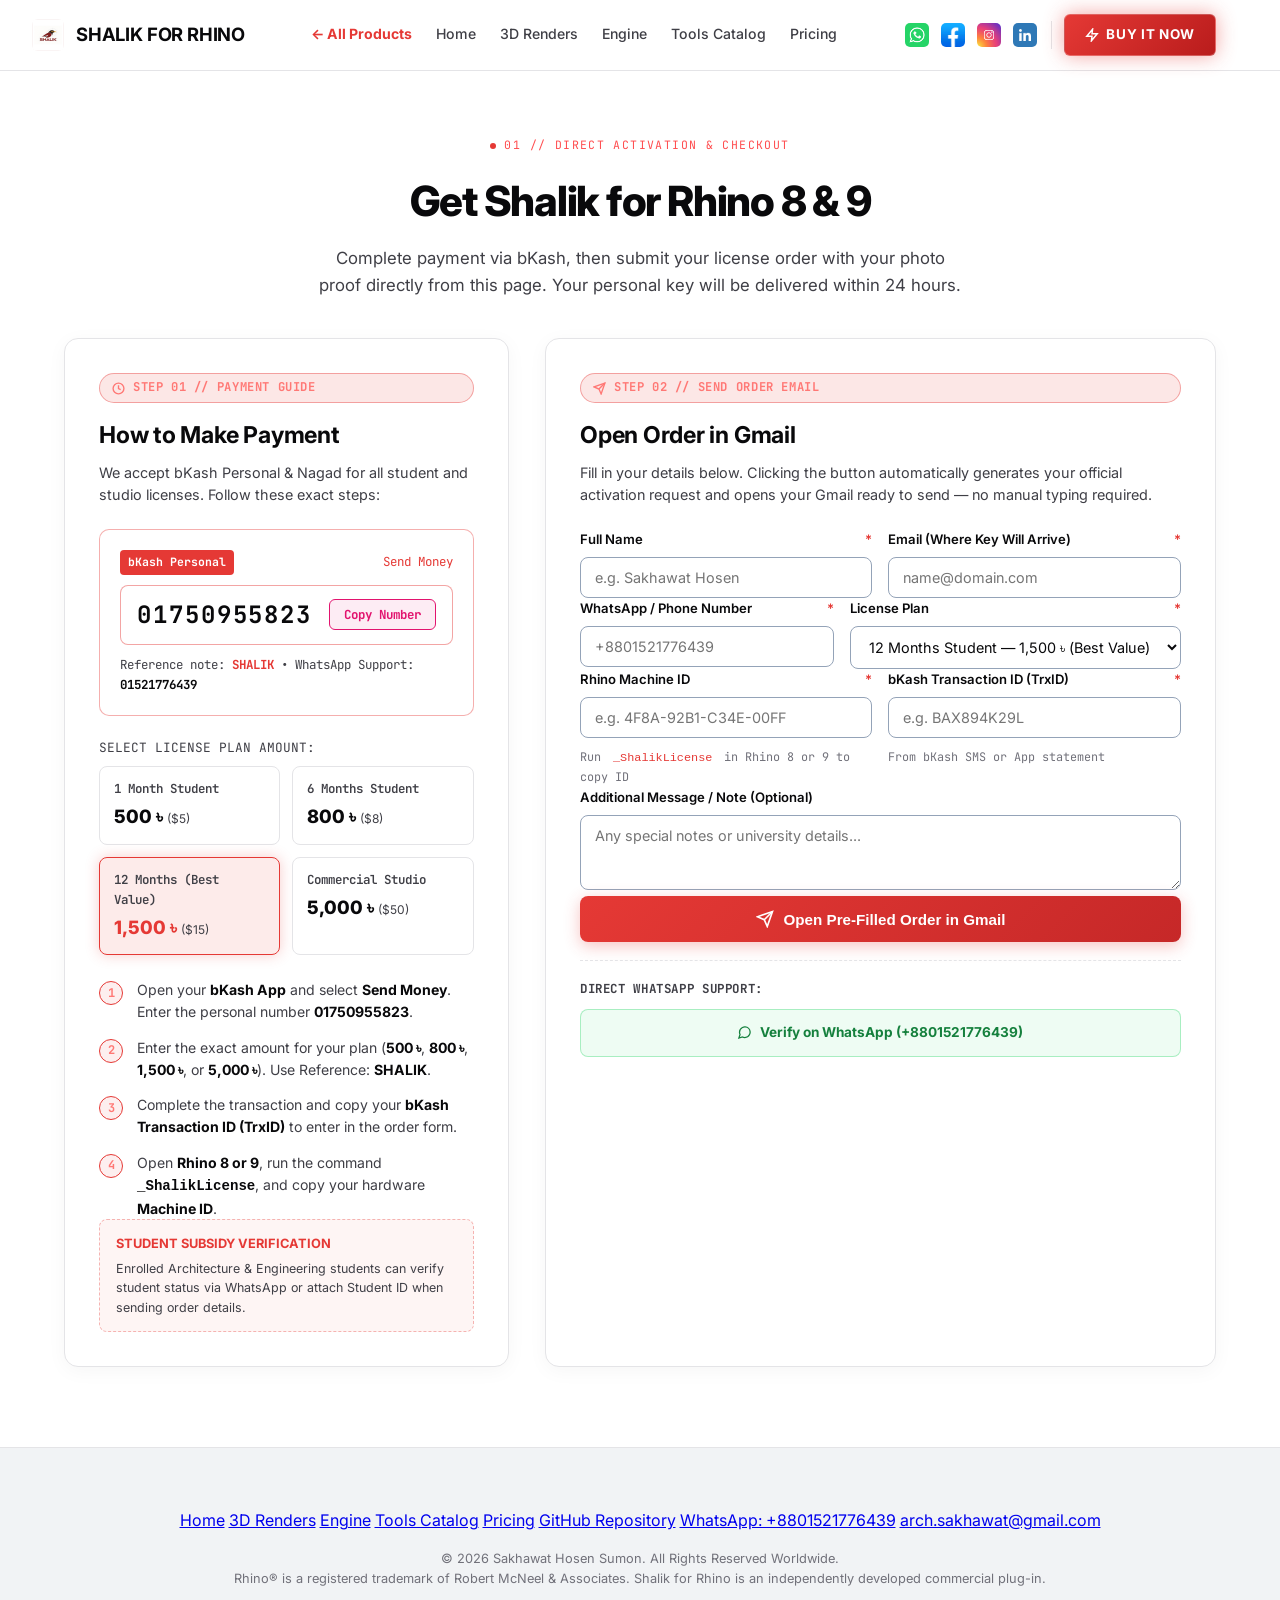
==== commit 72470400: "docs: update website copy and metadata for Rhino 8 & 9 compatibility and sync v1.1.1 bundle" ====
--- a/docs/buy.html
+++ b/docs/buy.html
@@ -22,7 +22,7 @@
 </style>
     <meta charset="UTF-8">
     <meta name="viewport" content="width=device-width, initial-scale=1.0">
-    <title>Buy Shalik for Rhino 8 &mdash; Payment & Instant Activation</title>
+    <title>Buy Shalik for Rhino 8 &amp; 9 &mdash; Payment & Instant Activation</title>
     
     <!-- Canonical Script Redirect for Trailing Slash -->
     <script>
@@ -32,8 +32,8 @@
     </script>
 
     <!-- SEO Meta Tags -->
-    <meta name="title" content="Buy Shalik for Rhino 8 &mdash; Payment & Instant Activation">
-    <meta name="description" content="Purchase and activate Shalik for Rhino 8. Complete payment via bKash and submit your Rhino Machine ID and photo proof directly from this website to receive your genuine license key within 24 hours.">
+    <meta name="title" content="Buy Shalik for Rhino 8 &amp; 9 &mdash; Payment & Instant Activation">
+    <meta name="description" content="Purchase and activate Shalik for Rhino 8 &amp; 9. Complete payment via bKash and submit your Rhino Machine ID and photo proof directly from this website to receive your genuine license key within 24 hours.">
     <meta name="author" content="Sakhawat Hosen Sumon">
     <link rel="canonical" href="https://arch-sakhawat.github.io/SHALIK-For-Rhino/buy.html">
     <link rel="icon" type="image/x-icon" href="assets/setup.ico">
@@ -78,7 +78,7 @@
     </div>
     <div class="nav-actions">
         <div class="nav-social-group" title="Connect on Social Media">
-            <a href="https://wa.me/8801521776439?text=Hello%20Sakhawat,%20I%20want%20to%20activate%20Shalik%20for%20Rhino%208." target="_blank" rel="noopener noreferrer" class="nav-social-btn" title="Chat on WhatsApp">
+            <a href="https://wa.me/8801521776439?text=Hello%20Sakhawat,%20I%20want%20to%20activate%20Shalik%20for%20Rhino%208%20%26%209." target="_blank" rel="noopener noreferrer" class="nav-social-btn" title="Chat on WhatsApp">
                 <img src="assets/social-whatsapp.png" alt="WhatsApp">
             </a>
             <a href="https://www.facebook.com/sakhawat.sumon2" target="_blank" rel="noopener noreferrer" class="nav-social-btn" title="Facebook Profile">
@@ -101,7 +101,7 @@
 <!-- Page Header -->
 <header class="buy-page-header">
     <div class="hud-label" style="color: var(--accent-red-bright);">01 // DIRECT ACTIVATION &amp; CHECKOUT</div>
-    <h1>Get Shalik for Rhino 8</h1>
+    <h1>Get Shalik for Rhino 8 &amp; 9</h1>
     <p>Complete payment via bKash, then submit your license order with your photo proof directly from this page. Your personal key will be delivered within 24 hours.</p>
 </header>
 
@@ -180,7 +180,7 @@
             <div class="inst-step-item">
                 <div class="inst-step-num">4</div>
                 <div class="inst-step-text">
-                    Open <b>Rhino 8</b>, run the command <b><code>_ShalikLicense</code></b>, and copy your hardware <b>Machine ID</b>.
+                    Open <b>Rhino 8 or 9</b>, run the command <b><code>_ShalikLicense</code></b>, and copy your hardware <b>Machine ID</b>.
                 </div>
             </div>
         </div>
@@ -240,7 +240,7 @@
                 <div class="form-group">
                     <label for="order-machine-id">Rhino Machine ID <span class="req">*</span></label>
                     <input type="text" id="order-machine-id" name="machine_id" required placeholder="e.g. 4F8A-92B1-C34E-00FF">
-                    <span class="field-hint">Run <code>_ShalikLicense</code> in Rhino 8 to copy ID</span>
+                    <span class="field-hint">Run <code>_ShalikLicense</code> in Rhino 8 or 9 to copy ID</span>
                 </div>
                 <div class="form-group">
                     <label for="order-trxid">bKash Transaction ID (TrxID) <span class="req">*</span></label>
@@ -361,9 +361,9 @@
         var dateStr = now.toLocaleDateString("en-US", { year: 'numeric', month: 'short', day: 'numeric', hour: '2-digit', minute: '2-digit' });
         var notesDisplay = notes ? notes : "None";
 
-        var subject = "SHALIK Rhino 8 License Activation Request — " + (name || "Customer") + " (" + plan + ")";
+        var subject = "SHALIK Rhino 8 & 9 License Activation Request — " + (name || "Customer") + " (" + plan + ")";
         var body = 
-"OFFICIAL SHALIK FOR RHINO 8 — LICENSE ACTIVATION REQUEST\n" +
+"OFFICIAL SHALIK FOR RHINO 8 & 9 — LICENSE ACTIVATION REQUEST\n" +
 "================================================================\n\n" +
 "ORDER DETAILS:\n" +
 "----------------------------------------------------------------\n" +
@@ -379,7 +379,7 @@
 notesDisplay + "\n\n" +
 "================================================================\n" +
 "Deliver Activation Serial Key to: " + (email || "[Email]") + "\n" +
-"Software: Shalik for Rhino 8 (C# Native Parametric Plugin)\n" +
+"Software: Shalik for Rhino 8 & 9 (C# Native Parametric Plugin)\n" +
 "Official Developer: Sakhawat Hosen Sumon (arch.sakhawat@gmail.com)\n" +
 "Website: https://arch-sakhawat.github.io/SHALIK-For-Rhino/\n" +
 "================================================================";
@@ -391,7 +391,7 @@
         var mailtoUrl = "mailto:arch.sakhawat@gmail.com?subject=" + encodeURIComponent(subject) + "&body=" + encodeURIComponent(body);
 
         var waText = encodeURIComponent(
-            "Hello Architect Sakhawat, I have submitted payment for Shalik Rhino 8 license.\n\n" +
+            "Hello Architect Sakhawat, I have submitted payment for Shalik Rhino 8 & 9 license.\n\n" +
             "• Name: " + (name || "[Name]") + "\n" +
             "• Plan: " + plan + "\n" +
             "• Machine ID: " + (machineId || "[Machine ID]") + "\n" +
--- a/docs/assets/style.css
+++ b/docs/assets/style.css
@@ -4094,20 +4094,23 @@
     pointer-events: none;
     z-index: 1;
     overflow: hidden;
+    perspective: 900px;
 }
 
 .shalik-bird-unit {
     position: absolute;
-    width: 58px;
-    height: 38px;
+    width: 68px;
+    height: 46px;
     pointer-events: auto;
     cursor: pointer;
     user-select: none;
     will-change: transform;
+    transform-style: preserve-3d;
+    filter: drop-shadow(0 5px 10px rgba(0, 0, 0, 0.16));
     transition: filter 0.25s ease;
 }
 .shalik-bird-unit:hover {
-    filter: drop-shadow(0 4px 14px rgba(229, 57, 53, 0.45));
+    filter: drop-shadow(0 6px 18px rgba(229, 57, 53, 0.55)) !important;
 }
 
 .shalik-bird-svg {
@@ -4116,51 +4119,51 @@
     overflow: visible;
 }
 
-/* Authentic Aerodynamic Wing Flap Cycles with Flex & Skew */
+/* Authentic 3D Aerodynamic Wing Flap with Depth Flex & Twist */
 @keyframes shalikFlapLeft {
     0%, 100% {
-        transform: rotate(0deg) scaleY(1);
+        transform: rotateZ(0deg) rotateX(0deg) scaleY(1);
     }
     35% {
-        transform: rotate(-38deg) scaleY(0.68) skewX(6deg);
+        transform: rotateZ(-44deg) rotateX(-24deg) scaleY(0.60) skewX(8deg);
     }
     70% {
-        transform: rotate(18deg) scaleY(1.08) skewX(-3deg);
+        transform: rotateZ(22deg) rotateX(16deg) scaleY(1.14) skewX(-4deg);
     }
 }
 @keyframes shalikFlapRight {
     0%, 100% {
-        transform: rotate(0deg) scaleY(1);
+        transform: rotateZ(0deg) rotateX(0deg) scaleY(1);
     }
     35% {
-        transform: rotate(38deg) scaleY(0.68) skewX(-6deg);
+        transform: rotateZ(44deg) rotateX(24deg) scaleY(0.60) skewX(-8deg);
     }
     70% {
-        transform: rotate(-18deg) scaleY(1.08) skewX(3deg);
+        transform: rotateZ(-22deg) rotateX(-16deg) scaleY(1.14) skewX(4deg);
     }
 }
 
 .bird-wing-group-left {
-    transform-origin: 26px 20px;
-    animation: shalikFlapLeft 0.26s infinite ease-in-out;
+    transform-origin: 29px 23px;
+    animation: shalikFlapLeft 0.25s infinite ease-in-out;
 }
 .bird-wing-group-right {
-    transform-origin: 26px 20px;
-    animation: shalikFlapRight 0.26s infinite ease-in-out;
+    transform-origin: 30px 22px;
+    animation: shalikFlapRight 0.25s infinite ease-in-out;
 }
 
 /* Natural Gliding State (Wings Held Level in Air Currents) */
 .shalik-bird-unit.is-gliding .bird-wing-group-left,
 .shalik-bird-unit.is-gliding .bird-wing-group-right {
     animation-play-state: paused;
-    transform: rotate(0deg) scaleY(1);
-    transition: transform 0.24s ease-out;
+    transform: rotateZ(0deg) rotateX(0deg) scaleY(1);
+    transition: transform 0.22s ease-out;
 }
 
 .bird-split-burst {
     position: absolute;
-    width: 32px;
-    height: 32px;
+    width: 36px;
+    height: 36px;
     border-radius: 50%;
     border: 2px solid var(--accent-red);
     transform: translate(-50%, -50%) scale(0.4);
@@ -4170,7 +4173,7 @@
 }
 @keyframes birdBurstRing {
     0% { transform: translate(-50%, -50%) scale(0.4); opacity: 1; }
-    100% { transform: translate(-50%, -50%) scale(2.6); opacity: 0; }
+    100% { transform: translate(-50%, -50%) scale(2.8); opacity: 0; }
 }
 
 /* ==========================================================================
